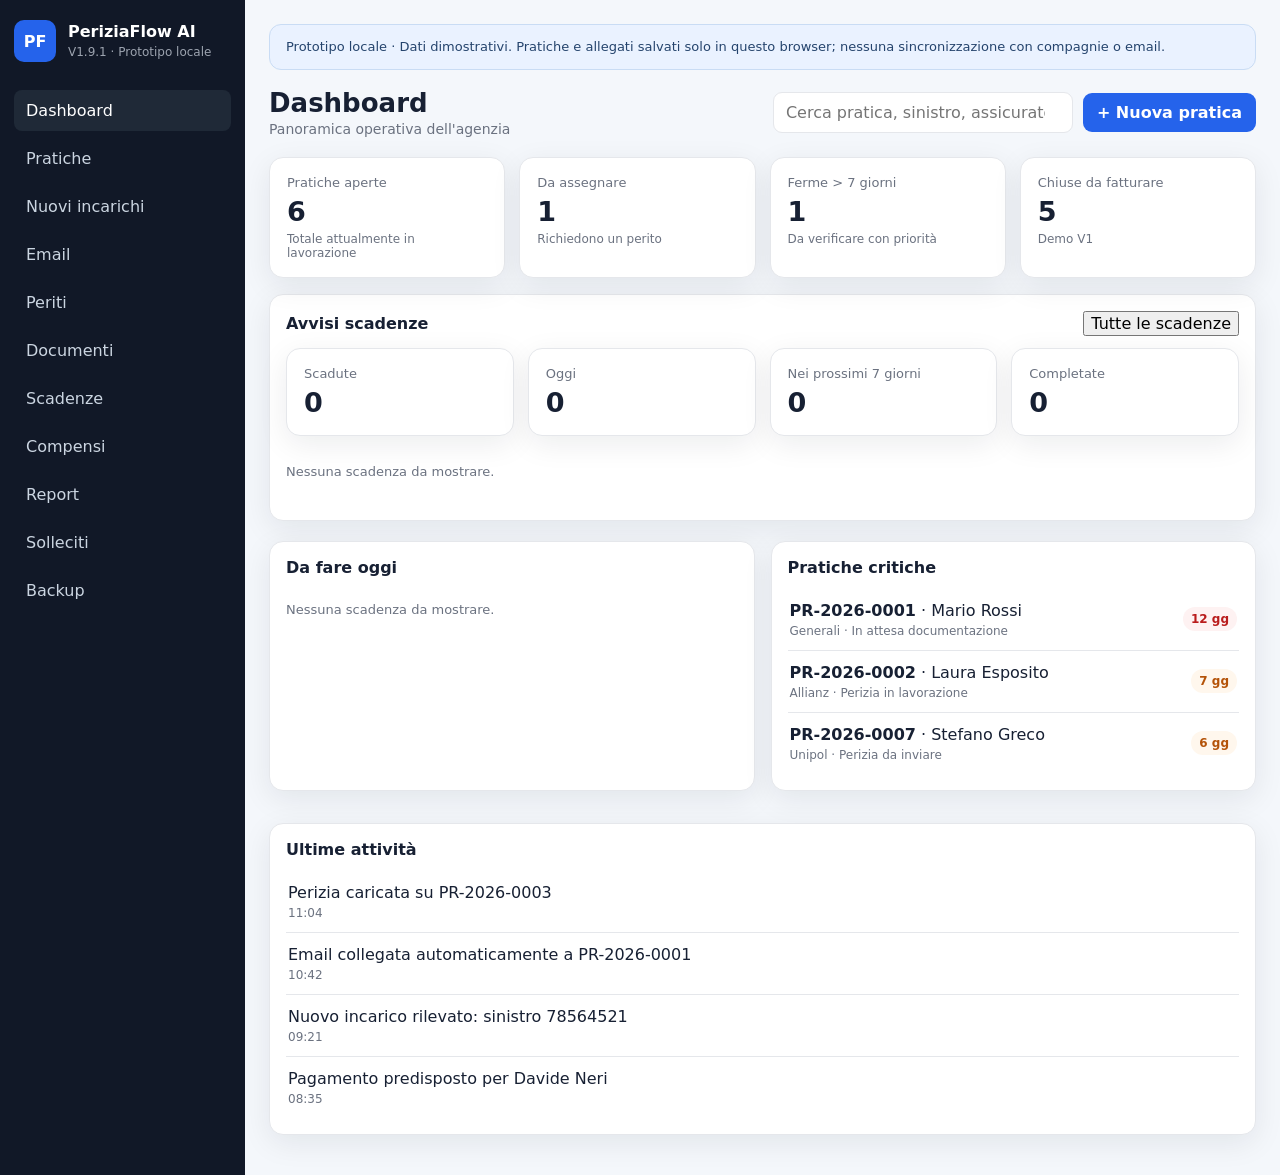
==== index.html @ ecdc362b "aggiornamento con posta" ====
<!DOCTYPE html>
<html lang="it">
<head>
  <meta charset="UTF-8" />
  <meta name="viewport" content="width=device-width, initial-scale=1.0" />
  <title>PeriziaFlow AI - V1.9.1</title>
  <link rel="stylesheet" href="styles.css?v=11" />
</head>
<body>
  <div class="app">
    <aside class="sidebar">
      <div class="brand">
        <div class="brand-mark">PF</div>
        <div>
          <h1>PeriziaFlow AI</h1>
          <span>V1.9.1 · Prototipo locale</span>
        </div>
      </div>

      <nav id="nav">
        <button class="nav-item active" data-view="dashboard">Dashboard</button>
        <button class="nav-item" data-view="pratiche">Pratiche</button>
        <button class="nav-item" data-view="incarichi">Nuovi incarichi</button>
        <button class="nav-item" data-view="email">Email</button>
        <button class="nav-item" data-view="periti">Periti</button>
        <button class="nav-item" data-view="documenti">Documenti</button>
        <button class="nav-item" data-view="scadenze">Scadenze</button>
        <button class="nav-item" data-view="compensi">Compensi</button>
        <button class="nav-item" data-view="report">Report</button>
      </nav>
    </aside>

    <main class="main">
      <header class="topbar">
        <div>
          <h2 id="pageTitle">Dashboard</h2>
          <p id="pageSubtitle">Panoramica operativa dell'agenzia</p>
        </div>
        <div class="top-actions">
          <input id="globalSearch" type="search" placeholder="Cerca pratica, sinistro, assicurato..." />
          <button class="primary" id="newCaseBtn">+ Nuova pratica</button>
        </div>
      </header>

      <section id="dashboard" class="view active">
        <div class="cards" id="kpiCards"></div>

        <div class="grid two">
          <div class="panel">
            <div class="panel-head">
              <h3>Da fare oggi</h3>
            </div>
            <div id="todoList"></div>
          </div>

          <div class="panel">
            <div class="panel-head">
              <h3>Pratiche critiche</h3>
            </div>
            <div id="criticalCases"></div>
          </div>
        </div>

        <div class="panel">
          <div class="panel-head">
            <h3>Ultime attività</h3>
          </div>
          <div id="activityFeed"></div>
        </div>
      </section>

      <section id="pratiche" class="view">
        <div class="panel">
          <div class="toolbar">
            <select id="filterCompany">
              <option value="">Tutte le compagnie</option>
            </select>
            <select id="filterStatus">
              <option value="">Tutti gli stati</option>
            </select>
            <select id="filterExpert">
              <option value="">Tutti i periti</option>
            </select>
            <button id="resetFilters">Azzera filtri</button>
          </div>

          <div class="table-wrap">
            <table>
              <thead>
                <tr>
                  <th>Pratica</th>
                  <th>Sinistro</th>
                  <th>Compagnia</th>
                  <th>Assicurato</th>
                  <th>Tipo</th>
                  <th>Perito</th>
                  <th>Stato</th>
                  <th>Giorni</th>
                  <th></th>
                </tr>
              </thead>
              <tbody id="casesTable"></tbody>
            </table>
          </div>
        </div>
      </section>

      <section id="incarichi" class="view">
        <div class="panel">
          <div class="panel-head">
            <h3>Inbox incarichi</h3>
            <span class="badge">AI extraction demo</span>
          </div>
          <div id="assignmentsList"></div>
        </div>
      </section>

      <section id="email" class="view">
        <div class="panel">
          <div class="panel-head">
            <h3>Email classificate</h3>
          </div>
          <div id="emailList"></div>
        </div>
      </section>

      <section id="periti" class="view">
        <div class="panel">
          <div class="panel-head">
            <h3>Anagrafica periti</h3>
          </div>
          <div class="table-wrap">
            <table>
              <thead>
                <tr>
                  <th>Perito</th>
                  <th>Zona</th>
                  <th>Specializzazione</th>
                  <th>Pratiche aperte</th>
                  <th>Tempo medio</th>
                  <th>Disponibilità</th>
                </tr>
              </thead>
              <tbody id="expertsTable"></tbody>
            </table>
          </div>
        </div>
      </section>

      <section id="documenti" class="view">
        <div class="panel">
          <div class="panel-head">
            <h3>Fascicoli per sinistro</h3>
          </div>
          <div id="documentsList"></div>
        </div>
      </section>

      <section id="scadenze" class="view">
        <div class="panel">
          <div class="panel-head">
            <h3>Scadenze e solleciti</h3>
          </div>
          <div id="deadlinesList"></div>
        </div>
      </section>

      <section id="compensi" class="view">
        <div class="cards" id="financeCards"></div>
        <div class="panel">
          <div class="panel-head">
            <h3>Compensi fiduciari</h3>
          </div>
          <div class="table-wrap">
            <table>
              <thead>
                <tr>
                  <th>Perito</th>
                  <th>Pratiche</th>
                  <th>Importo</th>
                  <th>Fattura</th>
                  <th>Scadenza</th>
                  <th>Stato</th>
                </tr>
              </thead>
              <tbody id="paymentsTable"></tbody>
            </table>
          </div>
        </div>
      </section>

      <section id="report" class="view">
        <div class="cards" id="reportCards"></div>
        <div class="grid two">
          <div class="panel">
            <div class="panel-head"><h3>Pratiche per compagnia</h3></div>
            <div id="companyBars"></div>
          </div>
          <div class="panel">
            <div class="panel-head"><h3>Pratiche per stato</h3></div>
            <div id="statusBars"></div>
          </div>
        </div>
      </section>
    </main>
  </div>

  <dialog id="caseDialog">
    <form method="dialog" class="modal">
      <div class="panel-head">
        <h3 id="caseModalTitle">Dettaglio pratica</h3>
        <button class="icon-btn">✕</button>
      </div>
      <div id="caseModalBody"></div>
    </form>
  </dialog>

  <dialog id="newCaseDialog">
    <form method="dialog" class="modal" id="newCaseForm">
      <div class="panel-head">
        <h3>Nuova pratica</h3>
        <button class="icon-btn">✕</button>
      </div>
      <div class="form-grid">
        <label>Numero sinistro<input name="claim" required></label>
        <label>Compagnia<input name="company" required></label>
        <label>Assicurato<input name="insured" required></label>
        <label>Tipologia<input name="type" required></label>
        <label>Perito<input name="expert"></label>
        <label>Stato
          <select name="status">
            <option>Da assegnare</option>
            <option>Assegnata</option>
            <option>Cliente da contattare</option>
            <option>In attesa documentazione</option>
          </select>
        </label>
      </div>
      <div class="modal-actions">
        <button value="cancel">Annulla</button>
        <button value="default" class="primary" id="saveNewCase">Salva pratica</button>
      </div>
    </form>
  </dialog>

  <script src="app.js?v=11"></script>
  <script src="v5.js?v=11"></script>
  <script src="import-excel.js?v=11"></script>
  <script src="scadenze.js?v=11"></script>
  <script src="solleciti.js?v=11"></script>
  <script src="backup.js?v=11"></script>
</body>
</html>
---- styles.css ----
:root {
  --bg: #f4f7fb;
  --panel: #ffffff;
  --text: #172033;
  --muted: #6b7280;
  --border: #e5e7eb;
  --accent: #2563eb;
  --accent-soft: #eff6ff;
  --success: #15803d;
  --warn: #b45309;
  --danger: #b91c1c;
  --shadow: 0 8px 30px rgba(15, 23, 42, .08);
}

* { box-sizing: border-box; }
body {
  margin: 0;
  font-family: Inter, ui-sans-serif, system-ui, -apple-system, BlinkMacSystemFont, "Segoe UI", sans-serif;
  background: var(--bg);
  color: var(--text);
}
button, input, select { font: inherit; }
button { cursor: pointer; }

.app { display: grid; grid-template-columns: 245px 1fr; min-height: 100vh; }
.sidebar {
  background: #111827;
  color: white;
  padding: 20px 14px;
}
.brand { display: flex; gap: 12px; align-items: center; margin-bottom: 28px; }
.brand-mark {
  width: 42px; height: 42px; border-radius: 10px;
  display: grid; place-items: center;
  background: #2563eb; font-weight: 800;
}
.brand h1 { font-size: 16px; margin: 0; }
.brand span { color: #9ca3af; font-size: 12px; }

nav { display: grid; gap: 7px; }
.nav-item {
  border: 0;
  background: transparent;
  color: #cbd5e1;
  text-align: left;
  padding: 11px 12px;
  border-radius: 8px;
}
.nav-item:hover, .nav-item.active {
  background: #1f2937;
  color: white;
}

.main { padding: 24px; overflow-x: hidden; }
.topbar {
  display: flex; justify-content: space-between; align-items: center;
  gap: 20px; margin-bottom: 20px;
}
.topbar h2 { margin: 0 0 3px; font-size: 26px; }
.topbar p { margin: 0; color: var(--muted); font-size: 14px; }
.top-actions { display: flex; gap: 10px; align-items: center; }
.top-actions input {
  width: 300px; padding: 10px 12px; border: 1px solid var(--border);
  border-radius: 9px; background: white;
}
.primary {
  border: 0; background: var(--accent); color: white;
  padding: 10px 14px; border-radius: 9px; font-weight: 700;
}
.view { display: none; }
.view.active { display: block; }

.cards {
  display: grid;
  grid-template-columns: repeat(4, minmax(0, 1fr));
  gap: 14px;
  margin-bottom: 16px;
}
.card {
  background: var(--panel);
  border: 1px solid var(--border);
  border-radius: 14px;
  padding: 17px;
  box-shadow: var(--shadow);
}
.card .label { color: var(--muted); font-size: 13px; }
.card .value { font-size: 27px; font-weight: 800; margin-top: 6px; }
.card .sub { margin-top: 5px; color: var(--muted); font-size: 12px; }

.grid.two { display: grid; grid-template-columns: 1fr 1fr; gap: 16px; margin-bottom: 16px; }
.panel {
  background: var(--panel);
  border: 1px solid var(--border);
  border-radius: 14px;
  padding: 16px;
  box-shadow: var(--shadow);
  margin-bottom: 16px;
}
.panel-head { display: flex; justify-content: space-between; align-items: center; margin-bottom: 12px; }
.panel h3 { margin: 0; font-size: 16px; }
.badge {
  background: var(--accent-soft); color: var(--accent);
  padding: 4px 8px; border-radius: 999px; font-size: 12px; font-weight: 700;
}

.list-row {
  display: grid;
  grid-template-columns: 1fr auto;
  gap: 12px;
  align-items: center;
  padding: 12px 2px;
  border-bottom: 1px solid var(--border);
}
.list-row:last-child { border-bottom: 0; }
.meta { color: var(--muted); font-size: 12px; margin-top: 4px; }
.status {
  padding: 5px 8px; border-radius: 999px; font-size: 12px; font-weight: 700;
  display: inline-block; white-space: nowrap;
}
.status.green { color: var(--success); background: #ecfdf5; }
.status.orange { color: var(--warn); background: #fff7ed; }
.status.red { color: var(--danger); background: #fef2f2; }
.status.blue { color: var(--accent); background: #eff6ff; }
.status.gray { color: #4b5563; background: #f3f4f6; }

.toolbar { display: flex; gap: 10px; margin-bottom: 12px; flex-wrap: wrap; }
.toolbar select, .toolbar button {
  border: 1px solid var(--border); background: white;
  padding: 9px 10px; border-radius: 8px;
}
.table-wrap { overflow: auto; }
table { width: 100%; border-collapse: collapse; font-size: 13px; }
th, td { padding: 11px 9px; border-bottom: 1px solid var(--border); text-align: left; }
th { color: var(--muted); font-weight: 700; background: #fafafa; position: sticky; top: 0; }
tr:hover td { background: #fcfcfd; }
.link-btn {
  border: 0; background: transparent; color: var(--accent); font-weight: 700; padding: 0;
}
.icon-btn { border: 0; background: transparent; font-size: 18px; }

.assignment {
  border: 1px solid var(--border); border-radius: 12px;
  padding: 14px; margin-bottom: 12px;
}
.assignment-grid {
  display: grid; grid-template-columns: repeat(4, 1fr);
  gap: 12px; margin: 12px 0;
}
.assignment-grid div span { display: block; color: var(--muted); font-size: 11px; margin-bottom: 3px; }
.assignment-actions { display: flex; gap: 8px; }
.secondary {
  border: 1px solid var(--border); background: white;
  padding: 9px 12px; border-radius: 8px;
}

.progress {
  height: 10px; background: #eef2f7; border-radius: 999px; overflow: hidden; margin-top: 5px;
}
.progress > div { height: 100%; background: var(--accent); border-radius: inherit; }
.bar-row { margin-bottom: 14px; }
.bar-row .line { display: flex; justify-content: space-between; font-size: 13px; }

dialog {
  border: 0; border-radius: 16px; width: min(760px, 92vw);
  box-shadow: 0 20px 60px rgba(0,0,0,.25);
}
dialog::backdrop { background: rgba(15, 23, 42, .55); }
.modal { padding: 4px; }
.detail-grid, .form-grid {
  display: grid; grid-template-columns: 1fr 1fr; gap: 12px;
}
.detail-box {
  border: 1px solid var(--border); border-radius: 10px; padding: 11px;
}
.detail-box span { display: block; color: var(--muted); font-size: 11px; margin-bottom: 4px; }
.form-grid label { color: var(--muted); font-size: 12px; }
.form-grid input, .form-grid select {
  display: block; width: 100%; margin-top: 5px;
  border: 1px solid var(--border); border-radius: 8px; padding: 9px;
}
.modal-actions { display: flex; justify-content: flex-end; gap: 10px; margin-top: 18px; }
.modal-actions button { padding: 9px 12px; border-radius: 8px; border: 1px solid var(--border); }

@media (max-width: 1000px) {
  .app { grid-template-columns: 84px 1fr; }
  .brand h1, .brand span, .nav-item { font-size: 0; }
  .nav-item::first-letter { font-size: 14px; }
  .cards { grid-template-columns: 1fr 1fr; }
  .grid.two { grid-template-columns: 1fr; }
  .topbar { align-items: flex-start; flex-direction: column; }
  .top-actions { width: 100%; }
  .top-actions input { flex: 1; width: auto; }
}
@media (max-width: 680px) {
  .app { display: block; }
  .sidebar { position: static; }
  .brand { margin-bottom: 12px; }
  nav { grid-template-columns: repeat(3, 1fr); }
  .nav-item { font-size: 12px; text-align: center; }
  .brand h1 { font-size: 16px; }
  .brand span { font-size: 12px; }
  .main { padding: 14px; }
  .cards { grid-template-columns: 1fr; }
  .top-actions { flex-direction: column; align-items: stretch; }
  .assignment-grid, .detail-grid, .form-grid { grid-template-columns: 1fr; }
}


.case-tabs {
  display: grid;
  grid-template-columns: 1fr;
  gap: 14px;
  margin-top: 16px;
}
.section-card {
  border: 1px solid var(--border);
  border-radius: 12px;
  padding: 14px;
  background: #fafcff;
}
.section-head {
  display: flex;
  justify-content: space-between;
  gap: 12px;
  align-items: center;
  margin-bottom: 10px;
}
.section-head h4 {
  margin: 0 0 3px;
  font-size: 15px;
}
.docs-list {
  border-top: 1px solid var(--border);
}
.doc-item {
  display: grid;
  grid-template-columns: 1fr auto;
  gap: 10px;
  align-items: center;
  padding: 10px 0;
  border-bottom: 1px solid var(--border);
}
.upload-row {
  display: flex;
  gap: 10px;
  align-items: center;
  margin-top: 12px;
  flex-wrap: wrap;
}
.upload-row input[type="file"] {
  flex: 1;
  min-width: 220px;
  border: 1px dashed var(--border);
  padding: 9px;
  border-radius: 8px;
  background: white;
}
.empty-state {
  color: var(--muted);
  font-size: 13px;
  padding: 12px 0;
}

.back-strip {
  display: flex;
  justify-content: flex-start;
  margin-bottom: 14px;
}
.row-actions {
  display: flex;
  align-items: center;
  gap: 10px;
}

.quick-actions{display:flex;flex-wrap:wrap;gap:8px;margin-bottom:16px;padding-bottom:14px;border-bottom:1px solid var(--border)}
.action-btn{border:1px solid var(--border);background:white;color:var(--text);padding:9px 11px;border-radius:9px;font-weight:700}
.action-btn:hover{background:var(--accent-soft);border-color:#bfdbfe;color:var(--accent)}
.notes-list{border-top:1px solid var(--border)}
.note-item{padding:10px 0;border-bottom:1px solid var(--border);line-height:1.45}
.prototype-notice{background:#eaf2ff;color:#25446d;border:1px solid #c9dcf4;padding:12px 16px;border-radius:12px;margin-bottom:18px;font-size:13px;line-height:1.5}
.folder-grid{display:grid;grid-template-columns:repeat(auto-fit,minmax(220px,1fr));gap:12px;margin:18px 0}.folder-card{display:flex;flex-direction:column;gap:9px;text-align:left;padding:18px;background:#f8faff;border:1px solid #dbe4ee;border-radius:12px;color:#172033;cursor:pointer}.folder-card:hover,.folder-card.selected{border-color:#2563eb;background:#eff6ff}.folder-card span,.folder-card small{color:#536277}.toolbar label,.upload-row label{display:flex;flex-direction:column;gap:6px;font-size:13px}.report-filters{flex-wrap:wrap}.upload-row{flex-wrap:wrap;align-items:end}.error{color:#b91c1c}.back-strip{display:flex;gap:10px;margin:12px 0}#editDialog{width:min(920px,94vw);max-height:90vh;overflow:auto}#reportNotice{font-size:13px;color:#536277}.modal input,.modal select{width:100%;box-sizing:border-box}button:disabled{opacity:.5;cursor:wait}

.danger-btn{background:#fff1f2;color:#b42335;border:1px solid #fecdd3;border-radius:8px;padding:8px 12px;cursor:pointer;font-weight:600}.danger-btn:hover{background:#ffe4e6}.doc-item .danger-btn{margin-left:8px}

#importDialog{width:min(1200px,96vw);max-height:92vh;overflow:auto}#importDialog .modal{max-width:none}#sheetLabel{display:block;margin:16px 0}#sheetLabel[hidden]{display:none}#importMessage{padding:12px;background:#eff6ff;border-radius:8px}#columnMapping{margin:18px 0}#importPreview{margin:20px 0}#importDialog .form-grid{grid-template-columns:repeat(auto-fit,minmax(220px,1fr))}

.backup-actions{display:flex;gap:24px;align-items:center;flex-wrap:wrap;margin:22px 0}.backup-label{display:flex;flex-direction:column;gap:8px}#backupMessage{padding:14px;background:#eff6ff;border-radius:10px}#backupPreview{margin:18px 0}

/* Scadenze V1.8 */
.deadline-row{align-items:flex-start;gap:16px;flex-wrap:wrap}.deadline-row>div:first-child{flex:1;min-width:200px}.deadline-row .row-actions{flex-wrap:wrap;justify-content:flex-end;max-width:450px}.deadline-description{white-space:pre-wrap;overflow-wrap:anywhere;margin-top:6px}.deadline-toolbar label{display:flex;flex-direction:column;gap:6px}#deadlineDialog{width:min(760px,94vw);max-height:90vh}#deadlineDialog textarea{width:100%;box-sizing:border-box;font:inherit;padding:10px;border:1px solid #d9e1ec;border-radius:8px}#deadlineDashboard{margin-bottom:20px}#deadlineDashboard .cards,#scadenze .cards{margin-top:12px}#caseDeadlinePanel .deadline-row{border-bottom:1px solid #e5e7eb}.deadline-row .row-actions button{font-size:12px}
@media(max-width:640px){.deadline-row .row-actions{justify-content:flex-start;max-width:100%}.deadline-toolbar label{width:100%}.deadline-toolbar input,.deadline-toolbar select{width:100%}}

/* Solleciti V1.9 */
#reminderDialog{width:min(900px,94vw);max-height:92vh}.reminder-field{display:flex;flex-direction:column;gap:6px;margin-top:14px}#reminderDialog input,#reminderDialog textarea{box-sizing:border-box;width:100%;font:inherit;padding:10px;border:1px solid #d9e1ec;border-radius:8px}#reminderDialog .modal-actions{flex-wrap:wrap}#reminderDialog textarea{white-space:pre-wrap}#reminderMessage{min-height:24px;color:#174ea6}.reminder-row{gap:16px;flex-wrap:wrap}.reminder-row>div:first-child{flex:1;min-width:180px;overflow-wrap:anywhere}.reminder-row .row-actions{flex-wrap:wrap}#reminderSuggestions{max-height:450px;overflow:auto}#solleciti .toolbar label{display:flex;flex-direction:column;gap:6px}
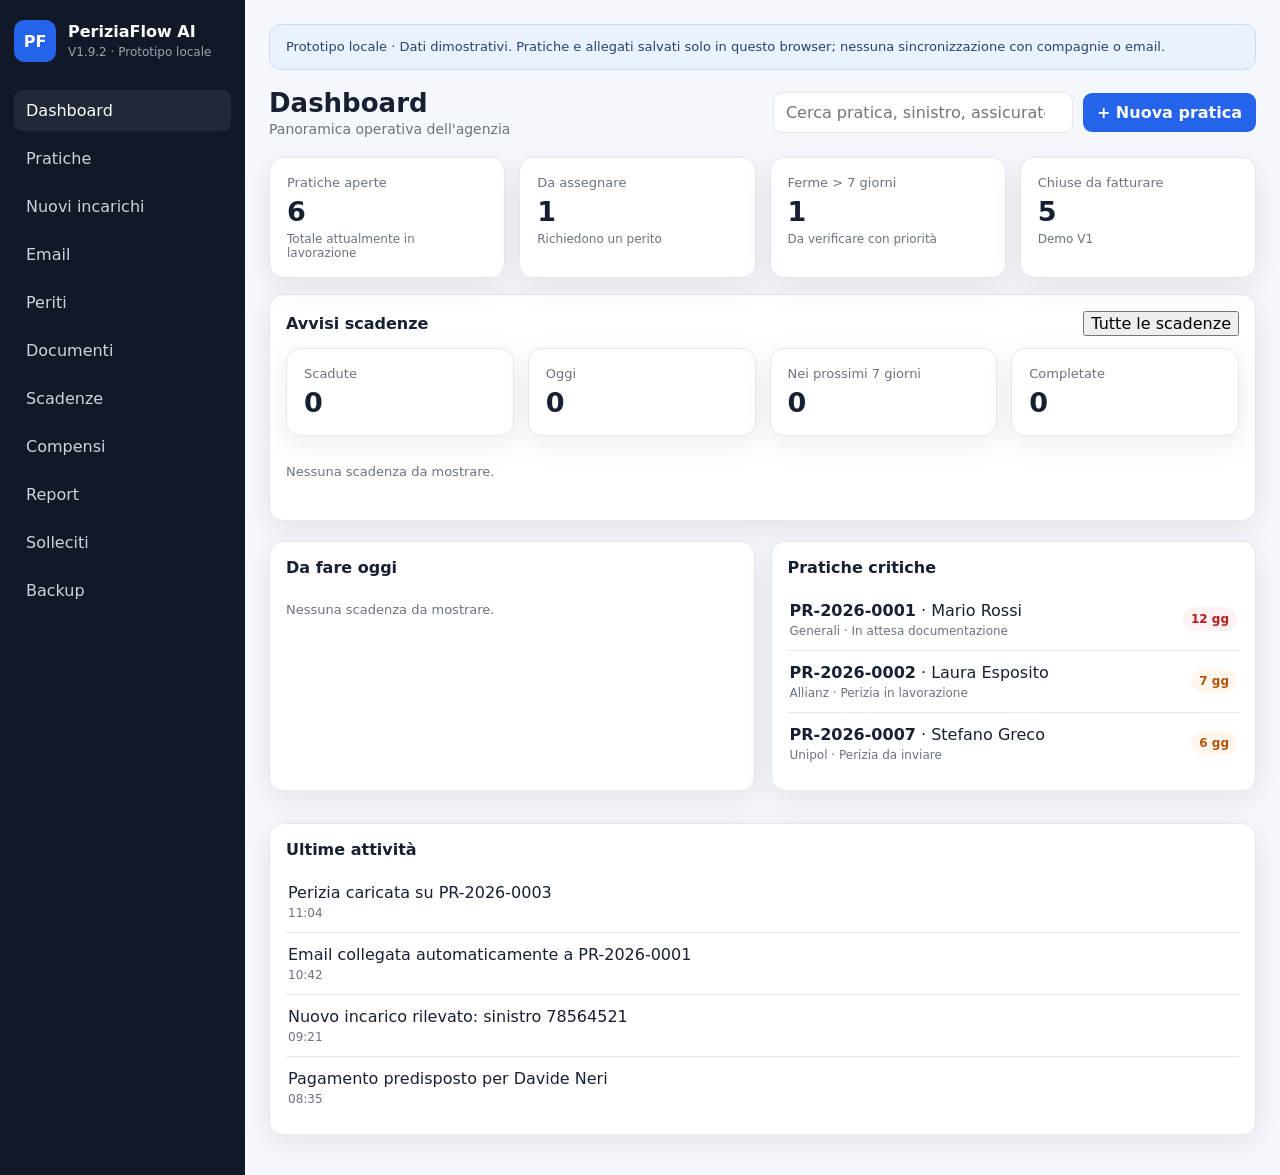
==== commit 0dc37cc0: "aggiornamento posta" ====
--- a/index.html
+++ b/index.html
@@ -3,8 +3,8 @@
 <head>
   <meta charset="UTF-8" />
   <meta name="viewport" content="width=device-width, initial-scale=1.0" />
-  <title>PeriziaFlow AI - V1.9.1</title>
-  <link rel="stylesheet" href="styles.css?v=11" />
+  <title>PeriziaFlow AI - V1.9.2</title>
+  <link rel="stylesheet" href="styles.css?v=12" />
 </head>
 <body>
   <div class="app">
@@ -13,7 +13,7 @@
         <div class="brand-mark">PF</div>
         <div>
           <h1>PeriziaFlow AI</h1>
-          <span>V1.9.1 · Prototipo locale</span>
+          <span>V1.9.2 · Prototipo locale</span>
         </div>
       </div>
 
@@ -243,11 +243,11 @@
     </form>
   </dialog>
 
-  <script src="app.js?v=11"></script>
-  <script src="v5.js?v=11"></script>
-  <script src="import-excel.js?v=11"></script>
-  <script src="scadenze.js?v=11"></script>
-  <script src="solleciti.js?v=11"></script>
-  <script src="backup.js?v=11"></script>
+  <script src="app.js?v=12"></script>
+  <script src="v5.js?v=12"></script>
+  <script src="import-excel.js?v=12"></script>
+  <script src="scadenze.js?v=12"></script>
+  <script src="solleciti.js?v=12"></script>
+  <script src="backup.js?v=12"></script>
 </body>
 </html>
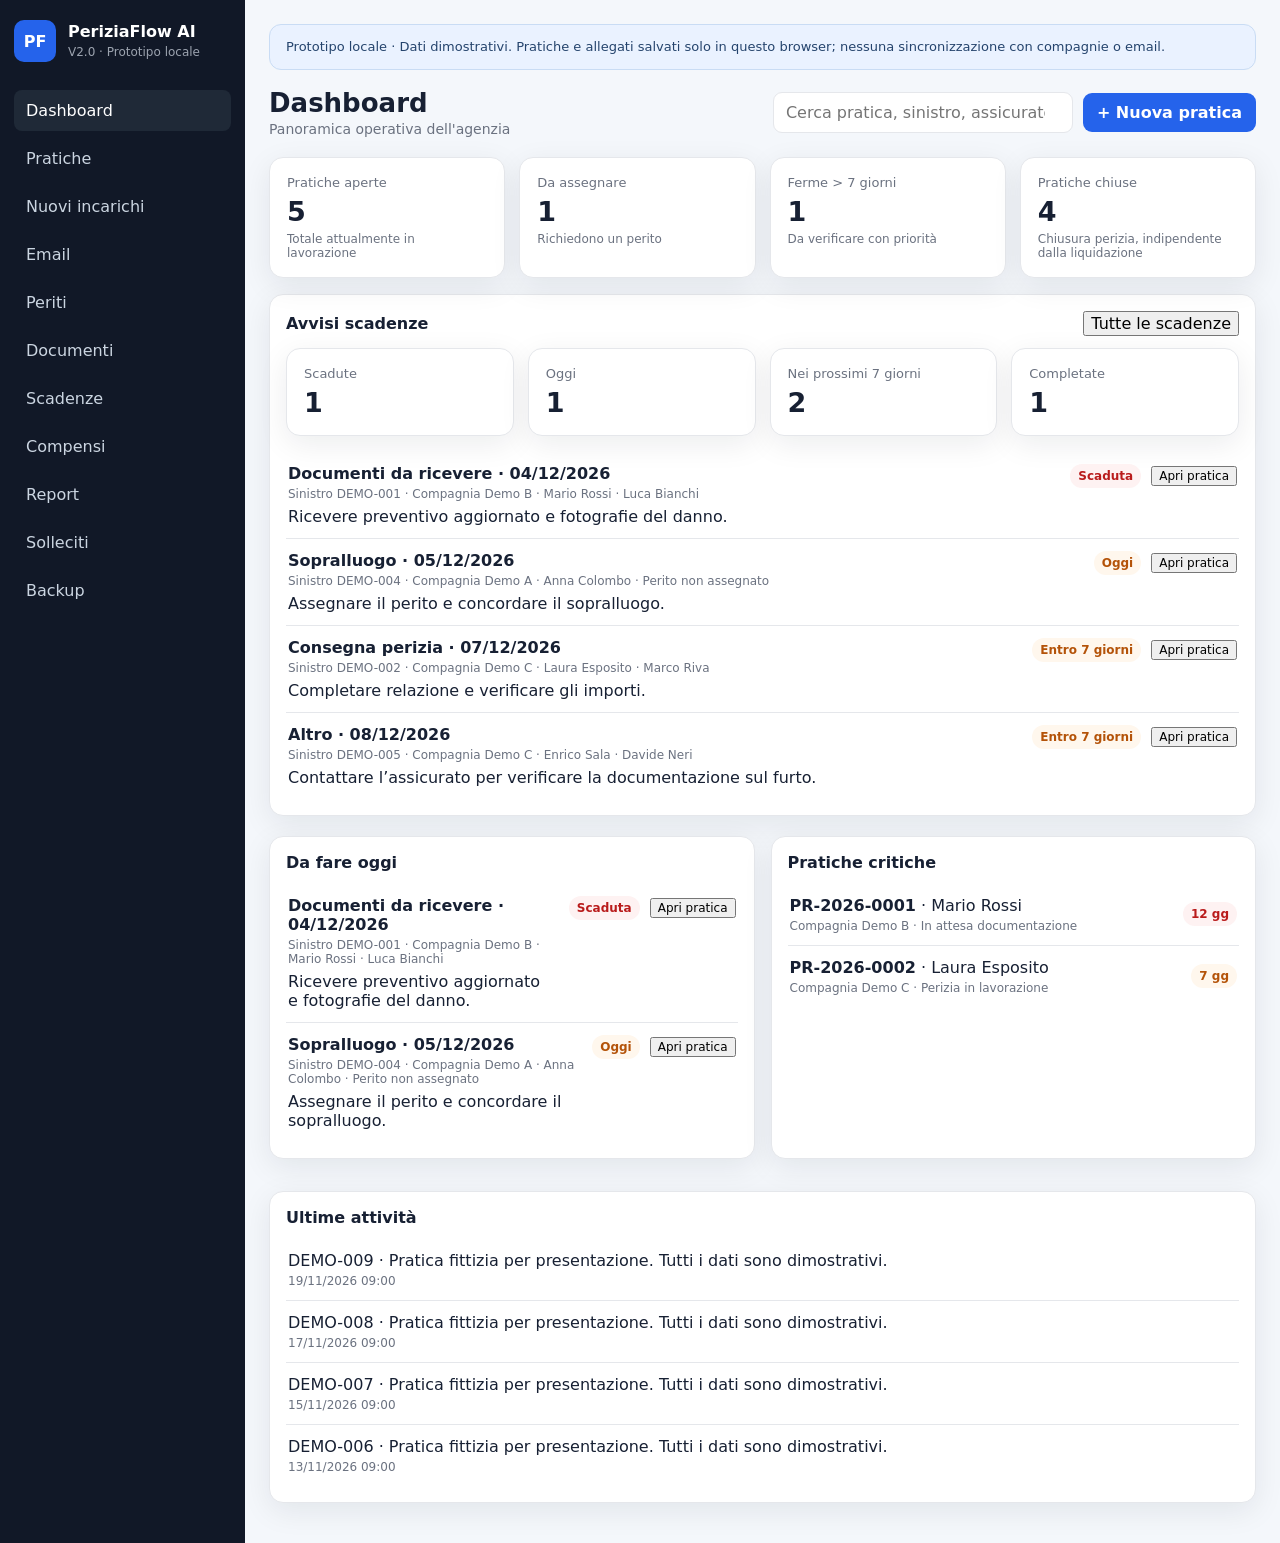
==== commit 7814dd83: "pulizia demo" ====
--- a/index.html
+++ b/index.html
@@ -3,8 +3,8 @@
 <head>
   <meta charset="UTF-8" />
   <meta name="viewport" content="width=device-width, initial-scale=1.0" />
-  <title>PeriziaFlow AI - V1.9.2</title>
-  <link rel="stylesheet" href="styles.css?v=12" />
+  <title>PeriziaFlow AI - V2.0</title>
+  <link rel="stylesheet" href="styles.css?v=13" />
 </head>
 <body>
   <div class="app">
@@ -13,7 +13,7 @@
         <div class="brand-mark">PF</div>
         <div>
           <h1>PeriziaFlow AI</h1>
-          <span>V1.9.2 · Prototipo locale</span>
+          <span>V2.0 · Prototipo locale</span>
         </div>
       </div>
 
@@ -243,11 +243,13 @@
     </form>
   </dialog>
 
-  <script src="app.js?v=12"></script>
-  <script src="v5.js?v=12"></script>
-  <script src="import-excel.js?v=12"></script>
-  <script src="scadenze.js?v=12"></script>
-  <script src="solleciti.js?v=12"></script>
-  <script src="backup.js?v=12"></script>
+  <script src="demo-data.js?v=13"></script>
+  <script src="app.js?v=13"></script>
+  <script src="v5.js?v=13"></script>
+  <script src="import-excel.js?v=13"></script>
+  <script src="scadenze.js?v=13"></script>
+  <script src="solleciti.js?v=13"></script>
+  <script src="backup.js?v=13"></script>
+  <script src="demo-reset.js?v=13"></script>
 </body>
 </html>
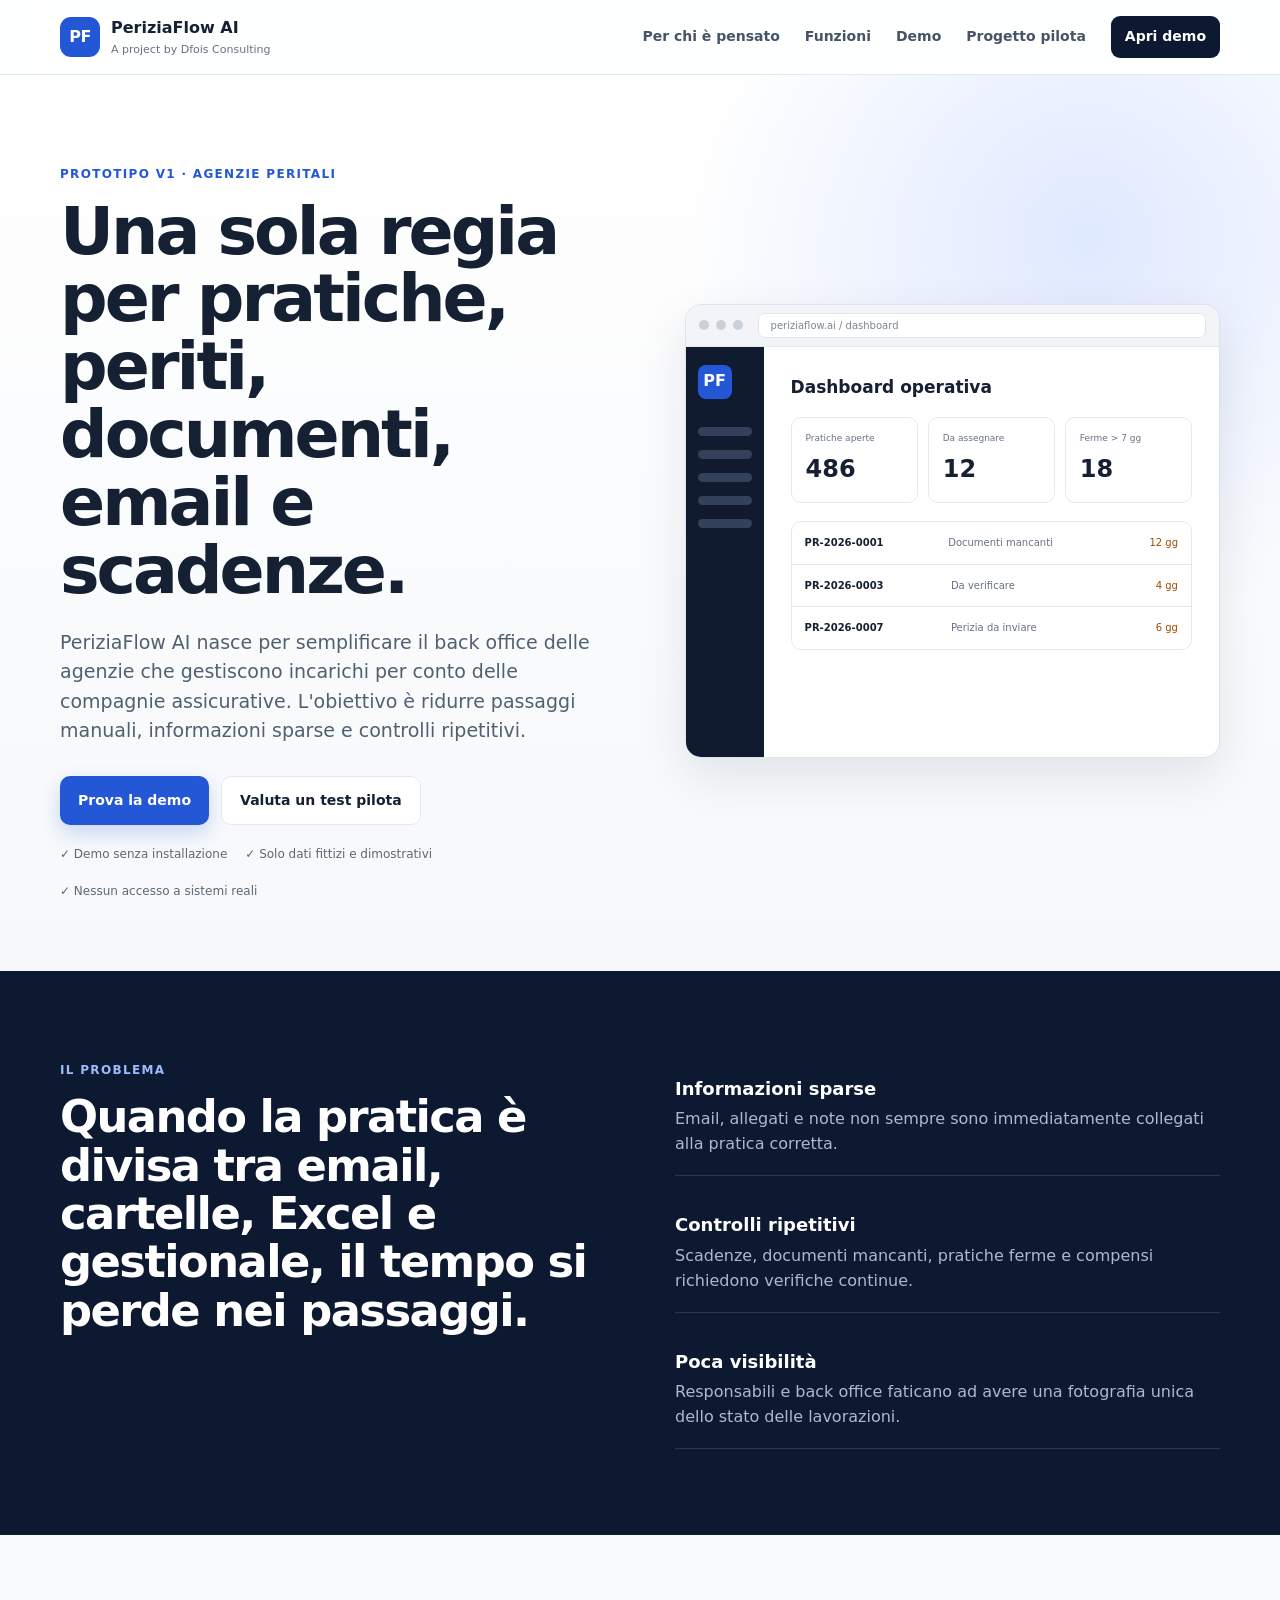
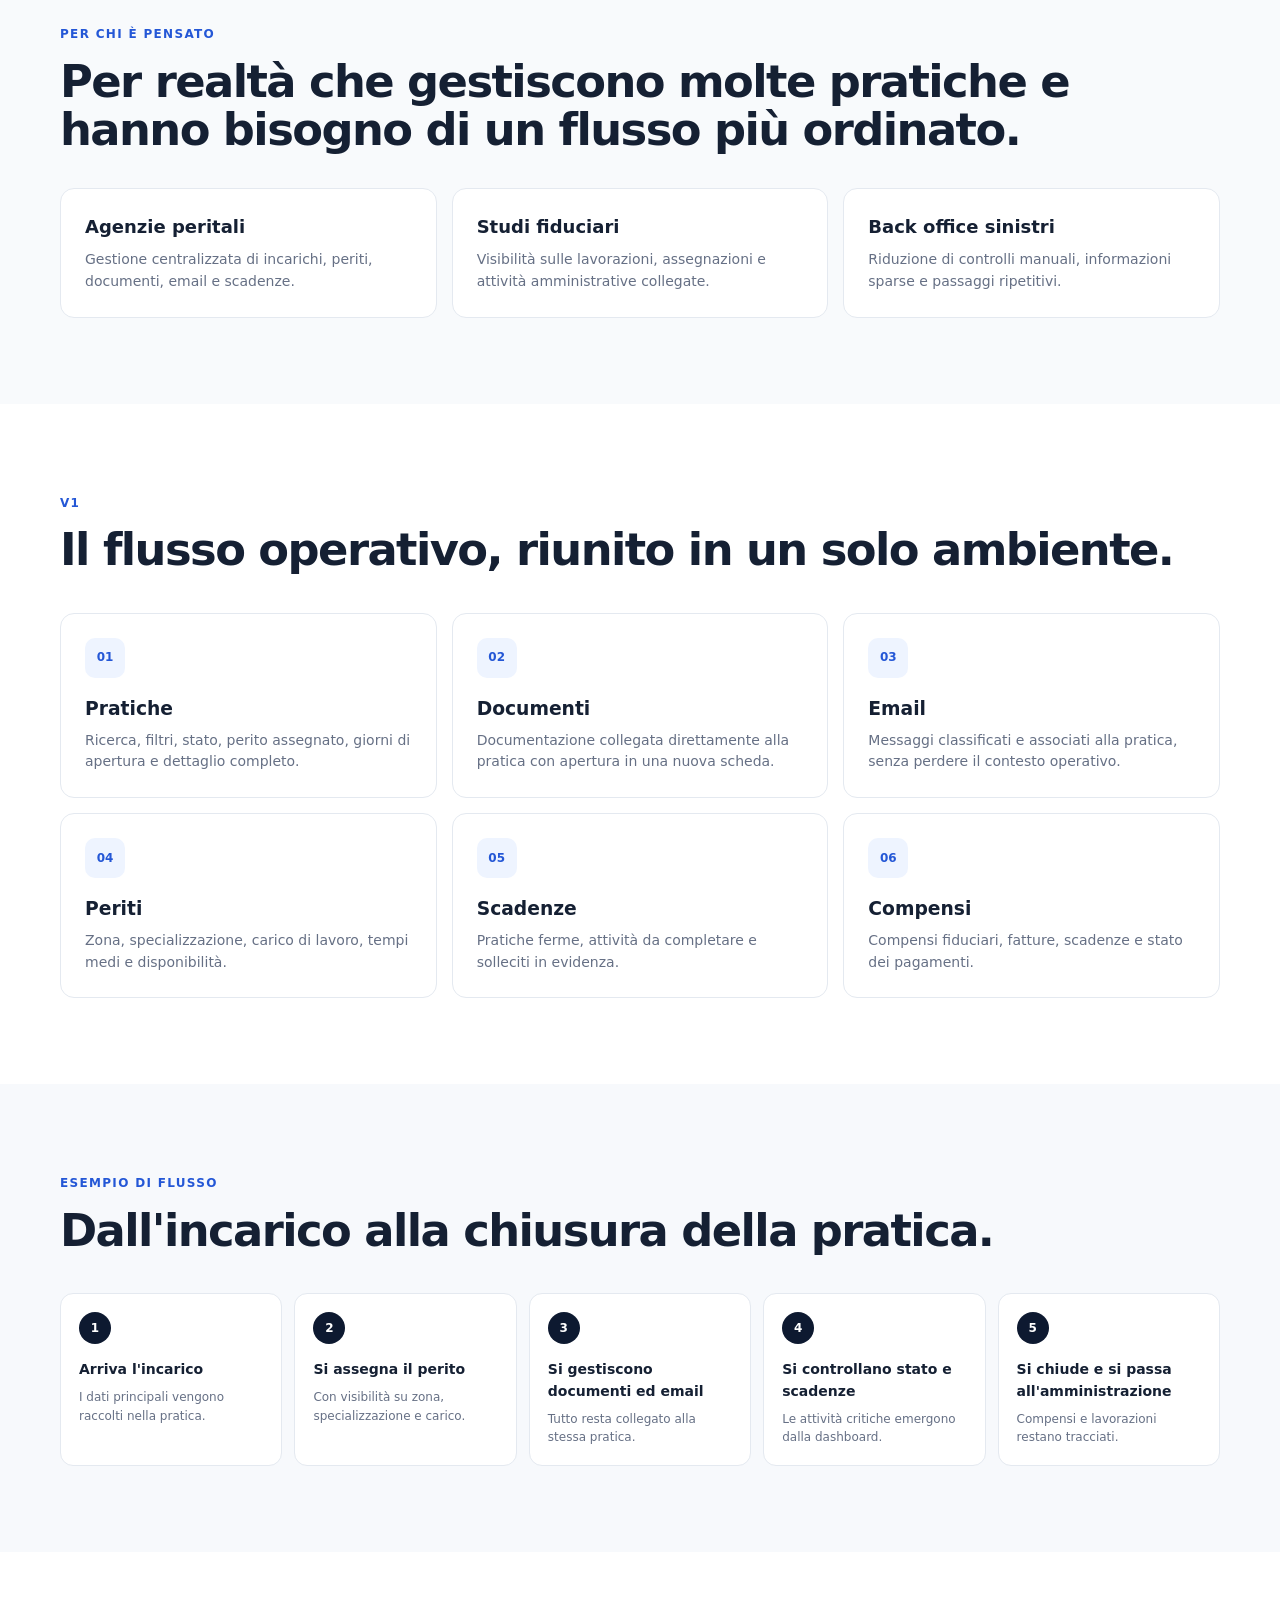
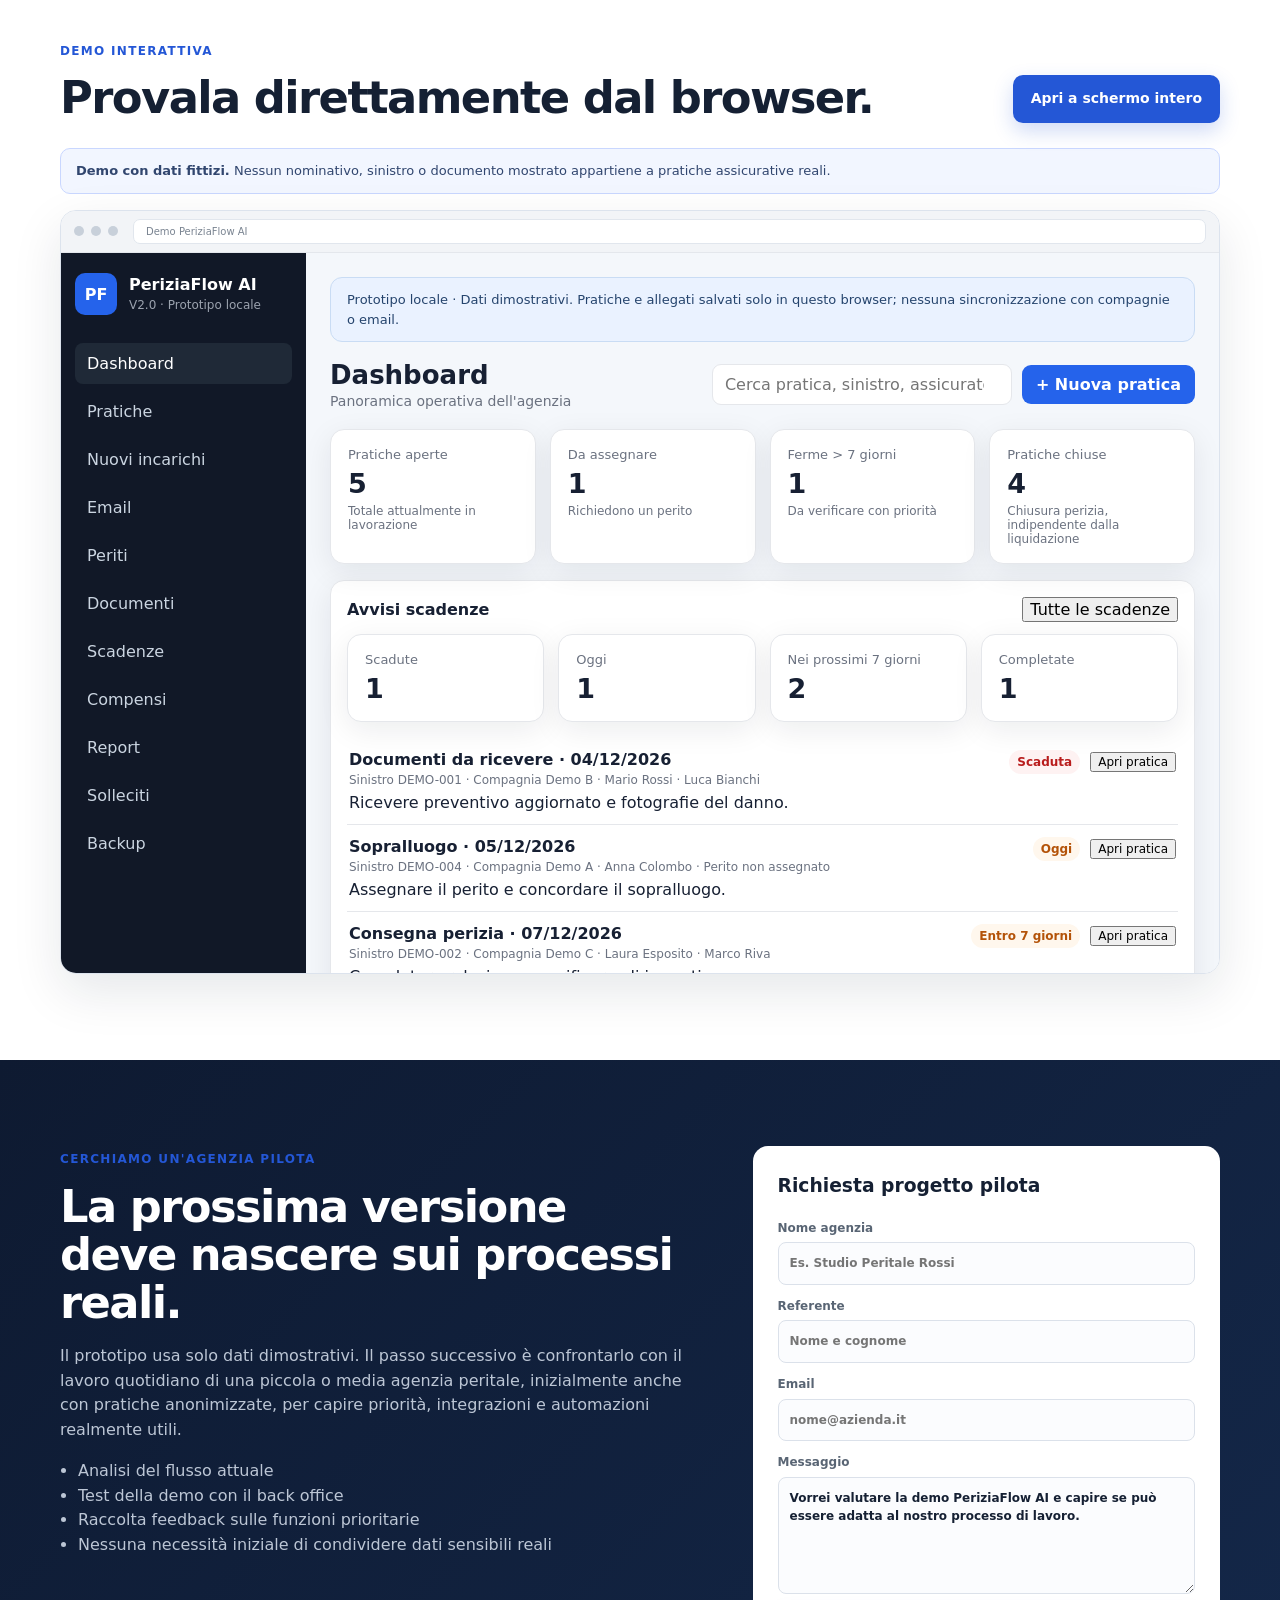
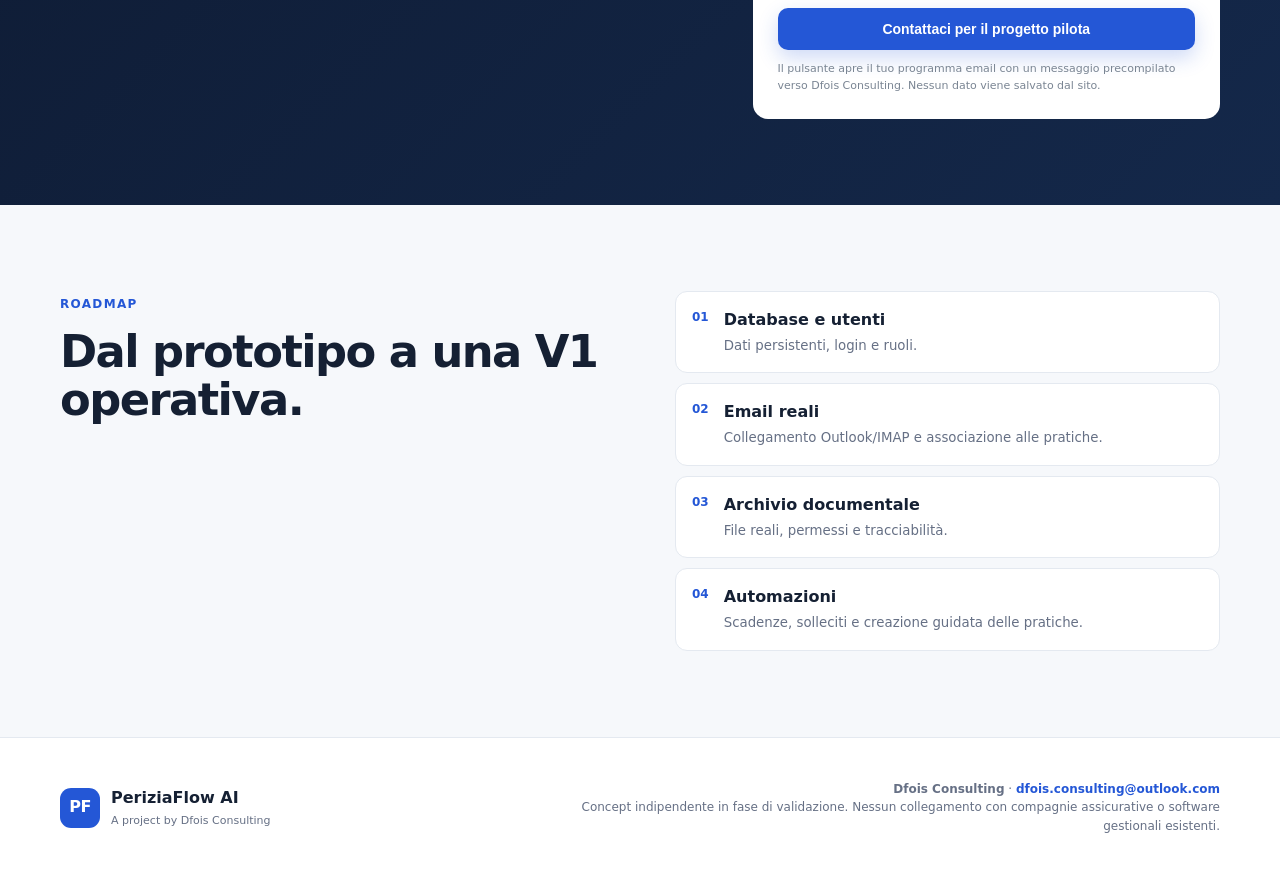
==== commit e4cd6d6c: "aggiornamento sito" ====
--- a/index.html
+++ b/index.html
@@ -1,255 +1,186 @@
-<!DOCTYPE html>
+<!doctype html>
 <html lang="it">
 <head>
-  <meta charset="UTF-8" />
-  <meta name="viewport" content="width=device-width, initial-scale=1.0" />
-  <title>PeriziaFlow AI - V2.0</title>
-  <link rel="stylesheet" href="styles.css?v=13" />
+  <meta charset="utf-8" />
+  <meta name="viewport" content="width=device-width, initial-scale=1" />
+  <meta name="description" content="PeriziaFlow AI è un prototipo gestionale per agenzie peritali: pratiche, documenti, email, scadenze, periti e compensi in un unico flusso." />
+  <title>PeriziaFlow AI | Gestionale intelligente per agenzie peritali</title>
+  <link rel="stylesheet" href="site.css" />
 </head>
 <body>
-  <div class="app">
-    <aside class="sidebar">
-      <div class="brand">
-        <div class="brand-mark">PF</div>
-        <div>
-          <h1>PeriziaFlow AI</h1>
-          <span>V2.0 · Prototipo locale</span>
-        </div>
-      </div>
+  <header class="site-header">
+    <div class="container nav-wrap">
+      <a class="brand" href="#top" aria-label="PeriziaFlow AI home">
+        <span class="brand-mark">PF</span>
+        <span><strong>PeriziaFlow AI</strong><small>A project by Dfois Consulting</small></span>
+      </a>
+      <nav>
+        <a href="#destinatari">Per chi è pensato</a>
+        <a href="#funzioni">Funzioni</a>
+        <a href="#demo">Demo</a>
+        <a href="#pilota">Progetto pilota</a>
+        <a class="nav-cta" href="demo/index.html" target="_blank" rel="noopener">Apri demo</a>
+      </nav>
+    </div>
+  </header>
 
-      <nav id="nav">
-        <button class="nav-item active" data-view="dashboard">Dashboard</button>
-        <button class="nav-item" data-view="pratiche">Pratiche</button>
-        <button class="nav-item" data-view="incarichi">Nuovi incarichi</button>
-        <button class="nav-item" data-view="email">Email</button>
-        <button class="nav-item" data-view="periti">Periti</button>
-        <button class="nav-item" data-view="documenti">Documenti</button>
-        <button class="nav-item" data-view="scadenze">Scadenze</button>
-        <button class="nav-item" data-view="compensi">Compensi</button>
-        <button class="nav-item" data-view="report">Report</button>
-      </nav>
-    </aside>
-
-    <main class="main">
-      <header class="topbar">
-        <div>
-          <h2 id="pageTitle">Dashboard</h2>
-          <p id="pageSubtitle">Panoramica operativa dell'agenzia</p>
-        </div>
-        <div class="top-actions">
-          <input id="globalSearch" type="search" placeholder="Cerca pratica, sinistro, assicurato..." />
-          <button class="primary" id="newCaseBtn">+ Nuova pratica</button>
-        </div>
-      </header>
-
-      <section id="dashboard" class="view active">
-        <div class="cards" id="kpiCards"></div>
-
-        <div class="grid two">
-          <div class="panel">
-            <div class="panel-head">
-              <h3>Da fare oggi</h3>
-            </div>
-            <div id="todoList"></div>
+  <main id="top">
+    <section class="hero">
+      <div class="container hero-grid">
+        <div class="hero-copy">
+          <span class="eyebrow">PROTOTIPO V1 · AGENZIE PERITALI</span>
+          <h1>Una sola regia per pratiche, periti, documenti, email e scadenze.</h1>
+          <p class="lead">PeriziaFlow AI nasce per semplificare il back office delle agenzie che gestiscono incarichi per conto delle compagnie assicurative. L'obiettivo è ridurre passaggi manuali, informazioni sparse e controlli ripetitivi.</p>
+          <div class="hero-actions">
+            <a class="btn primary" href="demo/index.html" target="_blank" rel="noopener">Prova la demo</a>
+            <a class="btn secondary" href="#pilota">Valuta un test pilota</a>
           </div>
-
-          <div class="panel">
-            <div class="panel-head">
-              <h3>Pratiche critiche</h3>
-            </div>
-            <div id="criticalCases"></div>
+          <div class="trust-line">
+            <span>✓ Demo senza installazione</span>
+            <span>✓ Solo dati fittizi e dimostrativi</span>
+            <span>✓ Nessun accesso a sistemi reali</span>
           </div>
         </div>
 
-        <div class="panel">
-          <div class="panel-head">
-            <h3>Ultime attività</h3>
-          </div>
-          <div id="activityFeed"></div>
-        </div>
-      </section>
-
-      <section id="pratiche" class="view">
-        <div class="panel">
-          <div class="toolbar">
-            <select id="filterCompany">
-              <option value="">Tutte le compagnie</option>
-            </select>
-            <select id="filterStatus">
-              <option value="">Tutti gli stati</option>
-            </select>
-            <select id="filterExpert">
-              <option value="">Tutti i periti</option>
-            </select>
-            <button id="resetFilters">Azzera filtri</button>
-          </div>
-
-          <div class="table-wrap">
-            <table>
-              <thead>
-                <tr>
-                  <th>Pratica</th>
-                  <th>Sinistro</th>
-                  <th>Compagnia</th>
-                  <th>Assicurato</th>
-                  <th>Tipo</th>
-                  <th>Perito</th>
-                  <th>Stato</th>
-                  <th>Giorni</th>
-                  <th></th>
-                </tr>
-              </thead>
-              <tbody id="casesTable"></tbody>
-            </table>
+        <div class="hero-panel" aria-label="Anteprima dashboard PeriziaFlow AI">
+          <div class="browser-bar"><span></span><span></span><span></span><div>periziaflow.ai / dashboard</div></div>
+          <div class="mini-app">
+            <aside>
+              <b>PF</b>
+              <i></i><i></i><i></i><i></i><i></i>
+            </aside>
+            <section>
+              <div class="mini-title">Dashboard operativa</div>
+              <div class="mini-cards">
+                <div><small>Pratiche aperte</small><strong>486</strong></div>
+                <div><small>Da assegnare</small><strong>12</strong></div>
+                <div><small>Ferme &gt; 7 gg</small><strong>18</strong></div>
+              </div>
+              <div class="mini-table">
+                <div><b>PR-2026-0001</b><span>Documenti mancanti</span><em>12 gg</em></div>
+                <div><b>PR-2026-0003</b><span>Da verificare</span><em>4 gg</em></div>
+                <div><b>PR-2026-0007</b><span>Perizia da inviare</span><em>6 gg</em></div>
+              </div>
+            </section>
           </div>
         </div>
-      </section>
+      </div>
+    </section>
 
-      <section id="incarichi" class="view">
-        <div class="panel">
-          <div class="panel-head">
-            <h3>Inbox incarichi</h3>
-            <span class="badge">AI extraction demo</span>
-          </div>
-          <div id="assignmentsList"></div>
+    <section class="problem section">
+      <div class="container split">
+        <div>
+          <span class="eyebrow">IL PROBLEMA</span>
+          <h2>Quando la pratica è divisa tra email, cartelle, Excel e gestionale, il tempo si perde nei passaggi.</h2>
         </div>
-      </section>
+        <div class="problem-list">
+          <div><strong>Informazioni sparse</strong><p>Email, allegati e note non sempre sono immediatamente collegati alla pratica corretta.</p></div>
+          <div><strong>Controlli ripetitivi</strong><p>Scadenze, documenti mancanti, pratiche ferme e compensi richiedono verifiche continue.</p></div>
+          <div><strong>Poca visibilità</strong><p>Responsabili e back office faticano ad avere una fotografia unica dello stato delle lavorazioni.</p></div>
+        </div>
+      </div>
+    </section>
 
-      <section id="email" class="view">
-        <div class="panel">
-          <div class="panel-head">
-            <h3>Email classificate</h3>
-          </div>
-          <div id="emailList"></div>
+    <section id="destinatari" class="section audience">
+      <div class="container">
+        <span class="eyebrow">PER CHI È PENSATO</span>
+        <h2>Per realtà che gestiscono molte pratiche e hanno bisogno di un flusso più ordinato.</h2>
+        <div class="audience-grid">
+          <article><strong>Agenzie peritali</strong><p>Gestione centralizzata di incarichi, periti, documenti, email e scadenze.</p></article>
+          <article><strong>Studi fiduciari</strong><p>Visibilità sulle lavorazioni, assegnazioni e attività amministrative collegate.</p></article>
+          <article><strong>Back office sinistri</strong><p>Riduzione di controlli manuali, informazioni sparse e passaggi ripetitivi.</p></article>
         </div>
-      </section>
+      </div>
+    </section>
 
-      <section id="periti" class="view">
-        <div class="panel">
-          <div class="panel-head">
-            <h3>Anagrafica periti</h3>
-          </div>
-          <div class="table-wrap">
-            <table>
-              <thead>
-                <tr>
-                  <th>Perito</th>
-                  <th>Zona</th>
-                  <th>Specializzazione</th>
-                  <th>Pratiche aperte</th>
-                  <th>Tempo medio</th>
-                  <th>Disponibilità</th>
-                </tr>
-              </thead>
-              <tbody id="expertsTable"></tbody>
-            </table>
-          </div>
+    <section id="funzioni" class="section features">
+      <div class="container">
+        <span class="eyebrow">V1</span>
+        <h2>Il flusso operativo, riunito in un solo ambiente.</h2>
+        <div class="feature-grid">
+          <article><div class="icon">01</div><h3>Pratiche</h3><p>Ricerca, filtri, stato, perito assegnato, giorni di apertura e dettaglio completo.</p></article>
+          <article><div class="icon">02</div><h3>Documenti</h3><p>Documentazione collegata direttamente alla pratica con apertura in una nuova scheda.</p></article>
+          <article><div class="icon">03</div><h3>Email</h3><p>Messaggi classificati e associati alla pratica, senza perdere il contesto operativo.</p></article>
+          <article><div class="icon">04</div><h3>Periti</h3><p>Zona, specializzazione, carico di lavoro, tempi medi e disponibilità.</p></article>
+          <article><div class="icon">05</div><h3>Scadenze</h3><p>Pratiche ferme, attività da completare e solleciti in evidenza.</p></article>
+          <article><div class="icon">06</div><h3>Compensi</h3><p>Compensi fiduciari, fatture, scadenze e stato dei pagamenti.</p></article>
         </div>
-      </section>
+      </div>
+    </section>
 
-      <section id="documenti" class="view">
-        <div class="panel">
-          <div class="panel-head">
-            <h3>Fascicoli per sinistro</h3>
-          </div>
-          <div id="documentsList"></div>
+    <section class="section workflow">
+      <div class="container">
+        <span class="eyebrow">ESEMPIO DI FLUSSO</span>
+        <h2>Dall'incarico alla chiusura della pratica.</h2>
+        <div class="steps">
+          <div><span>1</span><strong>Arriva l'incarico</strong><p>I dati principali vengono raccolti nella pratica.</p></div>
+          <div><span>2</span><strong>Si assegna il perito</strong><p>Con visibilità su zona, specializzazione e carico.</p></div>
+          <div><span>3</span><strong>Si gestiscono documenti ed email</strong><p>Tutto resta collegato alla stessa pratica.</p></div>
+          <div><span>4</span><strong>Si controllano stato e scadenze</strong><p>Le attività critiche emergono dalla dashboard.</p></div>
+          <div><span>5</span><strong>Si chiude e si passa all'amministrazione</strong><p>Compensi e lavorazioni restano tracciati.</p></div>
         </div>
-      </section>
+      </div>
+    </section>
 
-      <section id="scadenze" class="view">
-        <div class="panel">
-          <div class="panel-head">
-            <h3>Scadenze e solleciti</h3>
-          </div>
-          <div id="deadlinesList"></div>
+    <section id="demo" class="section demo-section">
+      <div class="container">
+        <div class="section-headline">
+          <div><span class="eyebrow">DEMO INTERATTIVA</span><h2>Provala direttamente dal browser.</h2></div>
+          <a class="btn primary" href="demo/index.html" target="_blank" rel="noopener">Apri a schermo intero</a>
         </div>
-      </section>
+        <div class="demo-notice"><strong>Demo con dati fittizi.</strong> Nessun nominativo, sinistro o documento mostrato appartiene a pratiche assicurative reali.</div>
+        <div class="demo-frame-wrap">
+          <div class="browser-bar"><span></span><span></span><span></span><div>Demo PeriziaFlow AI</div></div>
+          <iframe src="demo/index.html" title="Demo PeriziaFlow AI" loading="lazy"></iframe>
+        </div>
+      </div>
+    </section>
 
-      <section id="compensi" class="view">
-        <div class="cards" id="financeCards"></div>
-        <div class="panel">
-          <div class="panel-head">
-            <h3>Compensi fiduciari</h3>
-          </div>
-          <div class="table-wrap">
-            <table>
-              <thead>
-                <tr>
-                  <th>Perito</th>
-                  <th>Pratiche</th>
-                  <th>Importo</th>
-                  <th>Fattura</th>
-                  <th>Scadenza</th>
-                  <th>Stato</th>
-                </tr>
-              </thead>
-              <tbody id="paymentsTable"></tbody>
-            </table>
-          </div>
+    <section id="pilota" class="section pilot">
+      <div class="container pilot-card">
+        <div>
+          <span class="eyebrow">CERCHIAMO UN'AGENZIA PILOTA</span>
+          <h2>La prossima versione deve nascere sui processi reali.</h2>
+          <p>Il prototipo usa solo dati dimostrativi. Il passo successivo è confrontarlo con il lavoro quotidiano di una piccola o media agenzia peritale, inizialmente anche con pratiche anonimizzate, per capire priorità, integrazioni e automazioni realmente utili.</p>
+          <ul>
+            <li>Analisi del flusso attuale</li>
+            <li>Test della demo con il back office</li>
+            <li>Raccolta feedback sulle funzioni prioritarie</li>
+            <li>Nessuna necessità iniziale di condividere dati sensibili reali</li>
+          </ul>
         </div>
-      </section>
+        <div class="pilot-form">
+          <h3>Richiesta progetto pilota</h3>
+          <label>Nome agenzia<input id="agency" placeholder="Es. Studio Peritale Rossi"></label>
+          <label>Referente<input id="contact" placeholder="Nome e cognome"></label>
+          <label>Email<input id="email" type="email" placeholder="nome@azienda.it"></label>
+          <label>Messaggio<textarea id="message" rows="5">Vorrei valutare la demo PeriziaFlow AI e capire se può essere adatta al nostro processo di lavoro.</textarea></label>
+          <button class="btn primary full" id="contactPilot" type="button">Contattaci per il progetto pilota</button>
+          <small id="formNote">Il pulsante apre il tuo programma email con un messaggio precompilato verso Dfois Consulting. Nessun dato viene salvato dal sito.</small>
+        </div>
+      </div>
+    </section>
 
-      <section id="report" class="view">
-        <div class="cards" id="reportCards"></div>
-        <div class="grid two">
-          <div class="panel">
-            <div class="panel-head"><h3>Pratiche per compagnia</h3></div>
-            <div id="companyBars"></div>
-          </div>
-          <div class="panel">
-            <div class="panel-head"><h3>Pratiche per stato</h3></div>
-            <div id="statusBars"></div>
-          </div>
+    <section class="section roadmap">
+      <div class="container split">
+        <div><span class="eyebrow">ROADMAP</span><h2>Dal prototipo a una V1 operativa.</h2></div>
+        <div class="roadmap-items">
+          <div><b>01</b><span><strong>Database e utenti</strong><small>Dati persistenti, login e ruoli.</small></span></div>
+          <div><b>02</b><span><strong>Email reali</strong><small>Collegamento Outlook/IMAP e associazione alle pratiche.</small></span></div>
+          <div><b>03</b><span><strong>Archivio documentale</strong><small>File reali, permessi e tracciabilità.</small></span></div>
+          <div><b>04</b><span><strong>Automazioni</strong><small>Scadenze, solleciti e creazione guidata delle pratiche.</small></span></div>
         </div>
-      </section>
-    </main>
-  </div>
+      </div>
+    </section>
+  </main>
 
-  <dialog id="caseDialog">
-    <form method="dialog" class="modal">
-      <div class="panel-head">
-        <h3 id="caseModalTitle">Dettaglio pratica</h3>
-        <button class="icon-btn">✕</button>
-      </div>
-      <div id="caseModalBody"></div>
-    </form>
-  </dialog>
+  <footer>
+    <div class="container footer-inner">
+      <div class="brand"><span class="brand-mark">PF</span><span><strong>PeriziaFlow AI</strong><small>A project by Dfois Consulting</small></span></div>
+      <p><strong>Dfois Consulting</strong> · <a href="mailto:dfois.consulting@outlook.com">dfois.consulting@outlook.com</a><br>Concept indipendente in fase di validazione. Nessun collegamento con compagnie assicurative o software gestionali esistenti.</p>
+    </div>
+  </footer>
 
-  <dialog id="newCaseDialog">
-    <form method="dialog" class="modal" id="newCaseForm">
-      <div class="panel-head">
-        <h3>Nuova pratica</h3>
-        <button class="icon-btn">✕</button>
-      </div>
-      <div class="form-grid">
-        <label>Numero sinistro<input name="claim" required></label>
-        <label>Compagnia<input name="company" required></label>
-        <label>Assicurato<input name="insured" required></label>
-        <label>Tipologia<input name="type" required></label>
-        <label>Perito<input name="expert"></label>
-        <label>Stato
-          <select name="status">
-            <option>Da assegnare</option>
-            <option>Assegnata</option>
-            <option>Cliente da contattare</option>
-            <option>In attesa documentazione</option>
-          </select>
-        </label>
-      </div>
-      <div class="modal-actions">
-        <button value="cancel">Annulla</button>
-        <button value="default" class="primary" id="saveNewCase">Salva pratica</button>
-      </div>
-    </form>
-  </dialog>
-
-  <script src="demo-data.js?v=13"></script>
-  <script src="app.js?v=13"></script>
-  <script src="v5.js?v=13"></script>
-  <script src="import-excel.js?v=13"></script>
-  <script src="scadenze.js?v=13"></script>
-  <script src="solleciti.js?v=13"></script>
-  <script src="backup.js?v=13"></script>
-  <script src="demo-reset.js?v=13"></script>
+  <script src="site.js"></script>
 </body>
 </html>
--- a/site.css
+++ b/site.css
@@ -0,0 +1,6 @@
+:root{--bg:#f6f8fb;--ink:#152033;--muted:#667085;--line:#e4e9f0;--blue:#2457d6;--navy:#0d1930;--soft:#eef4ff;--white:#fff;--green:#087f5b;--shadow:0 18px 50px rgba(13,25,48,.10)}
+*{box-sizing:border-box}html{scroll-behavior:smooth}body{margin:0;font-family:Inter,ui-sans-serif,system-ui,-apple-system,BlinkMacSystemFont,"Segoe UI",sans-serif;color:var(--ink);background:var(--bg);line-height:1.55}a{text-decoration:none;color:inherit}.container{width:min(1160px,calc(100% - 40px));margin:auto}.site-header{position:sticky;top:0;z-index:50;background:rgba(255,255,255,.9);backdrop-filter:blur(16px);border-bottom:1px solid var(--line)}.nav-wrap{height:74px;display:flex;align-items:center;justify-content:space-between;gap:30px}.brand{display:flex;align-items:center;gap:11px}.brand-mark{width:40px;height:40px;border-radius:11px;display:grid;place-items:center;background:var(--blue);color:#fff;font-weight:800;letter-spacing:-.03em}.brand strong,.brand small{display:block}.brand small{color:var(--muted);font-size:11px;margin-top:1px}.site-header nav{display:flex;align-items:center;gap:25px;font-size:14px;font-weight:650}.site-header nav>a:not(.nav-cta){color:#475467}.nav-cta{padding:10px 14px;border-radius:9px;background:var(--navy);color:#fff}.hero{padding:86px 0 70px;background:radial-gradient(circle at 85% 18%,#dfe9ff 0,transparent 30%),linear-gradient(180deg,#fff,#f6f8fb)}.hero-grid{display:grid;grid-template-columns:1.03fr .97fr;gap:56px;align-items:center}.eyebrow{display:inline-block;font-size:12px;font-weight:800;letter-spacing:.11em;color:var(--blue);margin-bottom:14px}.hero h1{font-size:clamp(42px,5.2vw,68px);line-height:1.02;letter-spacing:-.045em;margin:0 0 23px}.lead{font-size:19px;color:#516071;max-width:720px;margin:0}.hero-actions{display:flex;gap:12px;margin:30px 0 20px}.btn{display:inline-flex;align-items:center;justify-content:center;border:0;border-radius:10px;padding:13px 18px;font-weight:750;font-size:14px;cursor:pointer}.btn.primary{background:var(--blue);color:#fff;box-shadow:0 8px 20px rgba(36,87,214,.22)}.btn.secondary{background:#fff;border:1px solid var(--line);color:var(--ink)}.btn.full{width:100%}.trust-line{display:flex;gap:18px;flex-wrap:wrap;color:#5c6877;font-size:12px}.hero-panel,.demo-frame-wrap{background:#fff;border:1px solid #dce3ed;border-radius:16px;box-shadow:var(--shadow);overflow:hidden}.browser-bar{height:42px;background:#f2f4f7;border-bottom:1px solid #e4e7ec;display:flex;align-items:center;gap:7px;padding:0 13px}.browser-bar>span{width:10px;height:10px;border-radius:50%;background:#c8d0da}.browser-bar>div{margin-left:8px;background:#fff;border:1px solid #e1e6ed;border-radius:7px;height:25px;display:flex;align-items:center;padding:0 12px;flex:1;font-size:10px;color:#7a8491}.mini-app{height:410px;display:grid;grid-template-columns:78px 1fr}.mini-app aside{background:#111b2f;padding:18px 12px}.mini-app aside b{display:grid;place-items:center;width:34px;height:34px;background:#2457d6;color:#fff;border-radius:8px;margin-bottom:28px}.mini-app aside i{display:block;height:9px;background:#34415a;border-radius:5px;margin:14px 0}.mini-app section{padding:27px}.mini-title{font-weight:800;font-size:17px;margin-bottom:17px}.mini-cards{display:grid;grid-template-columns:repeat(3,1fr);gap:10px}.mini-cards div{border:1px solid var(--line);border-radius:10px;padding:14px}.mini-cards small,.mini-cards strong{display:block}.mini-cards small{font-size:9px;color:var(--muted)}.mini-cards strong{font-size:24px;margin-top:5px}.mini-table{margin-top:18px;border:1px solid var(--line);border-radius:10px;overflow:hidden}.mini-table div{display:grid;grid-template-columns:1fr 1.4fr auto;padding:13px;border-bottom:1px solid var(--line);font-size:10px}.mini-table div:last-child{border-bottom:0}.mini-table span{color:var(--muted)}.mini-table em{font-style:normal;color:#a04b00}.section{padding:86px 0}.section h2{font-size:clamp(32px,3.5vw,48px);line-height:1.08;letter-spacing:-.035em;margin:0}.split{display:grid;grid-template-columns:1fr 1fr;gap:70px;align-items:start}.problem{background:var(--navy);color:#fff}.problem .eyebrow{color:#9cbbff}.problem-list{display:grid;gap:17px}.problem-list>div{padding:18px 0;border-bottom:1px solid rgba(255,255,255,.13)}.problem-list strong{font-size:18px}.problem-list p{margin:5px 0 0;color:#aeb9ca}.features{background:#fff}.feature-grid{display:grid;grid-template-columns:repeat(3,1fr);gap:15px;margin-top:38px}.feature-grid article{border:1px solid var(--line);border-radius:14px;padding:24px;background:#fff}.feature-grid .icon{width:40px;height:40px;border-radius:10px;background:var(--soft);color:var(--blue);display:grid;place-items:center;font-weight:800;font-size:12px}.feature-grid h3{margin:16px 0 7px}.feature-grid p{color:var(--muted);margin:0;font-size:14px}.workflow{background:#f7f9fc}.steps{display:grid;grid-template-columns:repeat(5,1fr);gap:12px;margin-top:38px}.steps>div{background:#fff;border:1px solid var(--line);border-radius:13px;padding:18px}.steps span{display:grid;place-items:center;width:32px;height:32px;border-radius:50%;background:var(--navy);color:#fff;font-size:12px;font-weight:800;margin-bottom:15px}.steps strong{display:block;font-size:14px}.steps p{color:var(--muted);font-size:12px;margin:7px 0 0}.section-headline{display:flex;justify-content:space-between;align-items:end;gap:30px;margin-bottom:25px}.demo-section{background:#fff}.demo-frame-wrap iframe{display:block;width:100%;height:720px;border:0;background:#f4f7fb}.pilot{background:linear-gradient(135deg,#0e1a31,#14284a);color:#fff}.pilot-card{display:grid;grid-template-columns:1.15fr .85fr;gap:60px;align-items:start}.pilot-card p,.pilot-card li{color:#bcc6d5}.pilot-card ul{padding-left:18px}.pilot-form{background:#fff;color:var(--ink);padding:25px;border-radius:15px}.pilot-form h3{margin-top:0}.pilot-form label{display:block;font-size:12px;font-weight:700;color:#596574;margin-top:12px}.pilot-form input,.pilot-form textarea{display:block;width:100%;margin-top:5px;border:1px solid #dbe1ea;border-radius:8px;padding:11px;font:inherit;color:var(--ink);background:#fbfcfe}.pilot-form .btn{margin-top:14px}.pilot-form small{display:block;color:#7a8593;margin-top:10px;font-size:11px}.roadmap-items{display:grid;gap:10px}.roadmap-items>div{display:flex;gap:15px;align-items:flex-start;background:#fff;border:1px solid var(--line);border-radius:12px;padding:16px}.roadmap-items b{color:var(--blue);font-size:12px}.roadmap-items span strong,.roadmap-items span small{display:block}.roadmap-items span small{color:var(--muted);margin-top:3px}footer{background:#fff;border-top:1px solid var(--line);padding:30px 0}.footer-inner{display:flex;justify-content:space-between;align-items:center;gap:25px}.footer-inner p{max-width:650px;color:var(--muted);font-size:12px;text-align:right}
+@media(max-width:900px){.site-header nav>a:not(.nav-cta){display:none}.hero-grid,.split,.pilot-card{grid-template-columns:1fr}.hero-panel{max-width:700px}.feature-grid{grid-template-columns:repeat(2,1fr)}.steps{grid-template-columns:1fr 1fr}.demo-frame-wrap iframe{height:600px}.footer-inner{align-items:flex-start;flex-direction:column}.footer-inner p{text-align:left}.section{padding:68px 0}}
+@media(max-width:600px){.container{width:min(100% - 26px,1160px)}.site-header nav{gap:8px}.nav-cta{padding:9px 10px;font-size:12px}.hero{padding:55px 0}.hero h1{font-size:43px}.lead{font-size:17px}.hero-actions{flex-direction:column;align-items:stretch}.feature-grid,.steps{grid-template-columns:1fr}.section-headline{align-items:flex-start;flex-direction:column}.demo-frame-wrap iframe{height:570px}.mini-app{height:340px}.mini-cards{grid-template-columns:1fr}.mini-cards div:nth-child(n+2){display:none}.mini-table div{grid-template-columns:1fr auto}.mini-table span{display:none}}
+
+.audience{background:#f8fafc}.audience-grid{display:grid;grid-template-columns:repeat(3,1fr);gap:15px;margin-top:34px}.audience-grid article{background:#fff;border:1px solid var(--line);border-radius:14px;padding:24px}.audience-grid strong{font-size:18px}.audience-grid p{margin:8px 0 0;color:var(--muted);font-size:14px}.demo-notice{margin:0 0 16px;padding:12px 15px;border:1px solid #c9d7ff;background:#f2f6ff;border-radius:10px;color:#31466f;font-size:13px}.footer-inner a{color:var(--blue);font-weight:700}@media(max-width:900px){.audience-grid{grid-template-columns:1fr}}
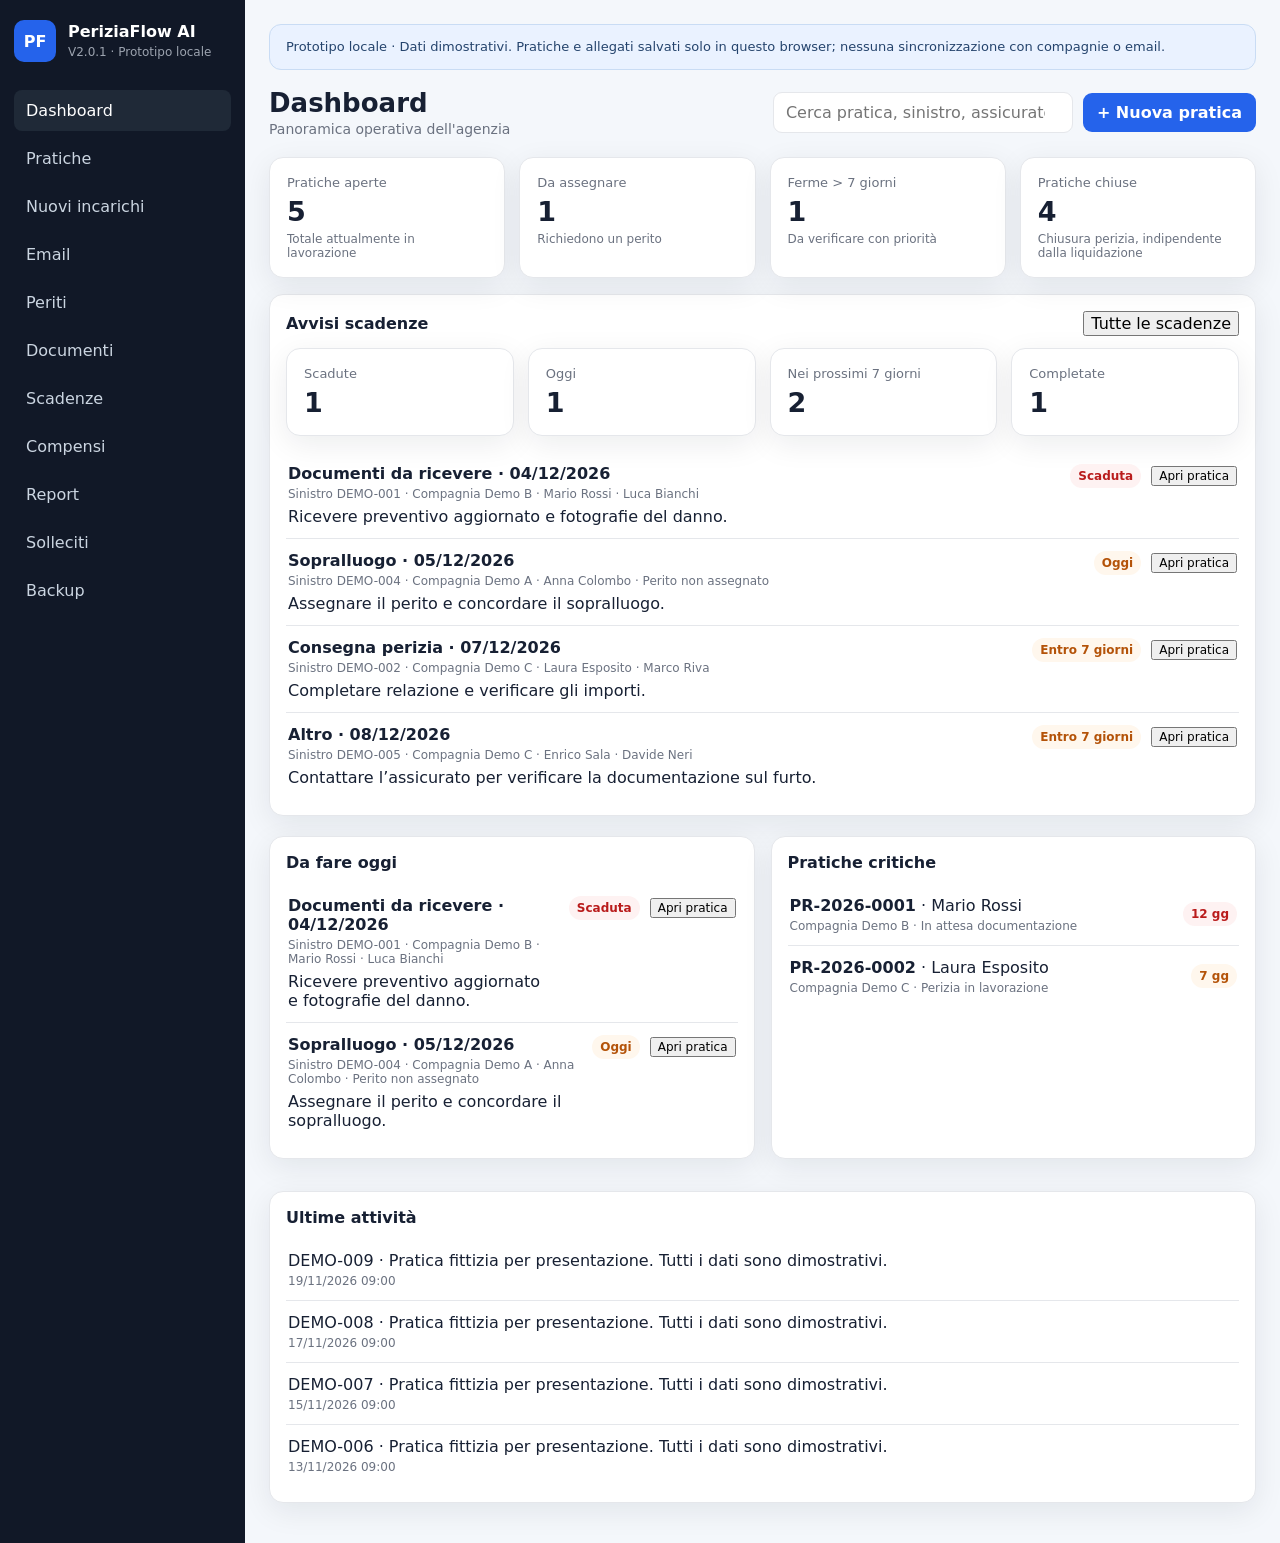
==== commit 88b2dbe1: "aggiornamento" ====
--- a/index.html
+++ b/index.html
@@ -1,186 +1,255 @@
-<!doctype html>
+<!DOCTYPE html>
 <html lang="it">
 <head>
-  <meta charset="utf-8" />
-  <meta name="viewport" content="width=device-width, initial-scale=1" />
-  <meta name="description" content="PeriziaFlow AI è un prototipo gestionale per agenzie peritali: pratiche, documenti, email, scadenze, periti e compensi in un unico flusso." />
-  <title>PeriziaFlow AI | Gestionale intelligente per agenzie peritali</title>
-  <link rel="stylesheet" href="site.css" />
+  <meta charset="UTF-8" />
+  <meta name="viewport" content="width=device-width, initial-scale=1.0" />
+  <title>PeriziaFlow AI - V2.0.1</title>
+  <link rel="stylesheet" href="styles.css?v=13" />
 </head>
 <body>
-  <header class="site-header">
-    <div class="container nav-wrap">
-      <a class="brand" href="#top" aria-label="PeriziaFlow AI home">
-        <span class="brand-mark">PF</span>
-        <span><strong>PeriziaFlow AI</strong><small>A project by Dfois Consulting</small></span>
-      </a>
-      <nav>
-        <a href="#destinatari">Per chi è pensato</a>
-        <a href="#funzioni">Funzioni</a>
-        <a href="#demo">Demo</a>
-        <a href="#pilota">Progetto pilota</a>
-        <a class="nav-cta" href="demo/index.html" target="_blank" rel="noopener">Apri demo</a>
+  <div class="app">
+    <aside class="sidebar">
+      <div class="brand">
+        <div class="brand-mark">PF</div>
+        <div>
+          <h1>PeriziaFlow AI</h1>
+          <span>V2.0.1 · Prototipo locale</span>
+        </div>
+      </div>
+
+      <nav id="nav">
+        <button class="nav-item active" data-view="dashboard">Dashboard</button>
+        <button class="nav-item" data-view="pratiche">Pratiche</button>
+        <button class="nav-item" data-view="incarichi">Nuovi incarichi</button>
+        <button class="nav-item" data-view="email">Email</button>
+        <button class="nav-item" data-view="periti">Periti</button>
+        <button class="nav-item" data-view="documenti">Documenti</button>
+        <button class="nav-item" data-view="scadenze">Scadenze</button>
+        <button class="nav-item" data-view="compensi">Compensi</button>
+        <button class="nav-item" data-view="report">Report</button>
       </nav>
-    </div>
-  </header>
-
-  <main id="top">
-    <section class="hero">
-      <div class="container hero-grid">
-        <div class="hero-copy">
-          <span class="eyebrow">PROTOTIPO V1 · AGENZIE PERITALI</span>
-          <h1>Una sola regia per pratiche, periti, documenti, email e scadenze.</h1>
-          <p class="lead">PeriziaFlow AI nasce per semplificare il back office delle agenzie che gestiscono incarichi per conto delle compagnie assicurative. L'obiettivo è ridurre passaggi manuali, informazioni sparse e controlli ripetitivi.</p>
-          <div class="hero-actions">
-            <a class="btn primary" href="demo/index.html" target="_blank" rel="noopener">Prova la demo</a>
-            <a class="btn secondary" href="#pilota">Valuta un test pilota</a>
-          </div>
-          <div class="trust-line">
-            <span>✓ Demo senza installazione</span>
-            <span>✓ Solo dati fittizi e dimostrativi</span>
-            <span>✓ Nessun accesso a sistemi reali</span>
-          </div>
-        </div>
-
-        <div class="hero-panel" aria-label="Anteprima dashboard PeriziaFlow AI">
-          <div class="browser-bar"><span></span><span></span><span></span><div>periziaflow.ai / dashboard</div></div>
-          <div class="mini-app">
-            <aside>
-              <b>PF</b>
-              <i></i><i></i><i></i><i></i><i></i>
-            </aside>
-            <section>
-              <div class="mini-title">Dashboard operativa</div>
-              <div class="mini-cards">
-                <div><small>Pratiche aperte</small><strong>486</strong></div>
-                <div><small>Da assegnare</small><strong>12</strong></div>
-                <div><small>Ferme &gt; 7 gg</small><strong>18</strong></div>
-              </div>
-              <div class="mini-table">
-                <div><b>PR-2026-0001</b><span>Documenti mancanti</span><em>12 gg</em></div>
-                <div><b>PR-2026-0003</b><span>Da verificare</span><em>4 gg</em></div>
-                <div><b>PR-2026-0007</b><span>Perizia da inviare</span><em>6 gg</em></div>
-              </div>
-            </section>
-          </div>
-        </div>
-      </div>
-    </section>
-
-    <section class="problem section">
-      <div class="container split">
+    </aside>
+
+    <main class="main">
+      <header class="topbar">
         <div>
-          <span class="eyebrow">IL PROBLEMA</span>
-          <h2>Quando la pratica è divisa tra email, cartelle, Excel e gestionale, il tempo si perde nei passaggi.</h2>
-        </div>
-        <div class="problem-list">
-          <div><strong>Informazioni sparse</strong><p>Email, allegati e note non sempre sono immediatamente collegati alla pratica corretta.</p></div>
-          <div><strong>Controlli ripetitivi</strong><p>Scadenze, documenti mancanti, pratiche ferme e compensi richiedono verifiche continue.</p></div>
-          <div><strong>Poca visibilità</strong><p>Responsabili e back office faticano ad avere una fotografia unica dello stato delle lavorazioni.</p></div>
-        </div>
-      </div>
-    </section>
-
-    <section id="destinatari" class="section audience">
-      <div class="container">
-        <span class="eyebrow">PER CHI È PENSATO</span>
-        <h2>Per realtà che gestiscono molte pratiche e hanno bisogno di un flusso più ordinato.</h2>
-        <div class="audience-grid">
-          <article><strong>Agenzie peritali</strong><p>Gestione centralizzata di incarichi, periti, documenti, email e scadenze.</p></article>
-          <article><strong>Studi fiduciari</strong><p>Visibilità sulle lavorazioni, assegnazioni e attività amministrative collegate.</p></article>
-          <article><strong>Back office sinistri</strong><p>Riduzione di controlli manuali, informazioni sparse e passaggi ripetitivi.</p></article>
-        </div>
-      </div>
-    </section>
-
-    <section id="funzioni" class="section features">
-      <div class="container">
-        <span class="eyebrow">V1</span>
-        <h2>Il flusso operativo, riunito in un solo ambiente.</h2>
-        <div class="feature-grid">
-          <article><div class="icon">01</div><h3>Pratiche</h3><p>Ricerca, filtri, stato, perito assegnato, giorni di apertura e dettaglio completo.</p></article>
-          <article><div class="icon">02</div><h3>Documenti</h3><p>Documentazione collegata direttamente alla pratica con apertura in una nuova scheda.</p></article>
-          <article><div class="icon">03</div><h3>Email</h3><p>Messaggi classificati e associati alla pratica, senza perdere il contesto operativo.</p></article>
-          <article><div class="icon">04</div><h3>Periti</h3><p>Zona, specializzazione, carico di lavoro, tempi medi e disponibilità.</p></article>
-          <article><div class="icon">05</div><h3>Scadenze</h3><p>Pratiche ferme, attività da completare e solleciti in evidenza.</p></article>
-          <article><div class="icon">06</div><h3>Compensi</h3><p>Compensi fiduciari, fatture, scadenze e stato dei pagamenti.</p></article>
-        </div>
-      </div>
-    </section>
-
-    <section class="section workflow">
-      <div class="container">
-        <span class="eyebrow">ESEMPIO DI FLUSSO</span>
-        <h2>Dall'incarico alla chiusura della pratica.</h2>
-        <div class="steps">
-          <div><span>1</span><strong>Arriva l'incarico</strong><p>I dati principali vengono raccolti nella pratica.</p></div>
-          <div><span>2</span><strong>Si assegna il perito</strong><p>Con visibilità su zona, specializzazione e carico.</p></div>
-          <div><span>3</span><strong>Si gestiscono documenti ed email</strong><p>Tutto resta collegato alla stessa pratica.</p></div>
-          <div><span>4</span><strong>Si controllano stato e scadenze</strong><p>Le attività critiche emergono dalla dashboard.</p></div>
-          <div><span>5</span><strong>Si chiude e si passa all'amministrazione</strong><p>Compensi e lavorazioni restano tracciati.</p></div>
-        </div>
-      </div>
-    </section>
-
-    <section id="demo" class="section demo-section">
-      <div class="container">
-        <div class="section-headline">
-          <div><span class="eyebrow">DEMO INTERATTIVA</span><h2>Provala direttamente dal browser.</h2></div>
-          <a class="btn primary" href="demo/index.html" target="_blank" rel="noopener">Apri a schermo intero</a>
-        </div>
-        <div class="demo-notice"><strong>Demo con dati fittizi.</strong> Nessun nominativo, sinistro o documento mostrato appartiene a pratiche assicurative reali.</div>
-        <div class="demo-frame-wrap">
-          <div class="browser-bar"><span></span><span></span><span></span><div>Demo PeriziaFlow AI</div></div>
-          <iframe src="demo/index.html" title="Demo PeriziaFlow AI" loading="lazy"></iframe>
-        </div>
-      </div>
-    </section>
-
-    <section id="pilota" class="section pilot">
-      <div class="container pilot-card">
-        <div>
-          <span class="eyebrow">CERCHIAMO UN'AGENZIA PILOTA</span>
-          <h2>La prossima versione deve nascere sui processi reali.</h2>
-          <p>Il prototipo usa solo dati dimostrativi. Il passo successivo è confrontarlo con il lavoro quotidiano di una piccola o media agenzia peritale, inizialmente anche con pratiche anonimizzate, per capire priorità, integrazioni e automazioni realmente utili.</p>
-          <ul>
-            <li>Analisi del flusso attuale</li>
-            <li>Test della demo con il back office</li>
-            <li>Raccolta feedback sulle funzioni prioritarie</li>
-            <li>Nessuna necessità iniziale di condividere dati sensibili reali</li>
-          </ul>
-        </div>
-        <div class="pilot-form">
-          <h3>Richiesta progetto pilota</h3>
-          <label>Nome agenzia<input id="agency" placeholder="Es. Studio Peritale Rossi"></label>
-          <label>Referente<input id="contact" placeholder="Nome e cognome"></label>
-          <label>Email<input id="email" type="email" placeholder="nome@azienda.it"></label>
-          <label>Messaggio<textarea id="message" rows="5">Vorrei valutare la demo PeriziaFlow AI e capire se può essere adatta al nostro processo di lavoro.</textarea></label>
-          <button class="btn primary full" id="contactPilot" type="button">Contattaci per il progetto pilota</button>
-          <small id="formNote">Il pulsante apre il tuo programma email con un messaggio precompilato verso Dfois Consulting. Nessun dato viene salvato dal sito.</small>
-        </div>
-      </div>
-    </section>
-
-    <section class="section roadmap">
-      <div class="container split">
-        <div><span class="eyebrow">ROADMAP</span><h2>Dal prototipo a una V1 operativa.</h2></div>
-        <div class="roadmap-items">
-          <div><b>01</b><span><strong>Database e utenti</strong><small>Dati persistenti, login e ruoli.</small></span></div>
-          <div><b>02</b><span><strong>Email reali</strong><small>Collegamento Outlook/IMAP e associazione alle pratiche.</small></span></div>
-          <div><b>03</b><span><strong>Archivio documentale</strong><small>File reali, permessi e tracciabilità.</small></span></div>
-          <div><b>04</b><span><strong>Automazioni</strong><small>Scadenze, solleciti e creazione guidata delle pratiche.</small></span></div>
-        </div>
-      </div>
-    </section>
-  </main>
-
-  <footer>
-    <div class="container footer-inner">
-      <div class="brand"><span class="brand-mark">PF</span><span><strong>PeriziaFlow AI</strong><small>A project by Dfois Consulting</small></span></div>
-      <p><strong>Dfois Consulting</strong> · <a href="mailto:dfois.consulting@outlook.com">dfois.consulting@outlook.com</a><br>Concept indipendente in fase di validazione. Nessun collegamento con compagnie assicurative o software gestionali esistenti.</p>
-    </div>
-  </footer>
-
-  <script src="site.js"></script>
+          <h2 id="pageTitle">Dashboard</h2>
+          <p id="pageSubtitle">Panoramica operativa dell'agenzia</p>
+        </div>
+        <div class="top-actions">
+          <input id="globalSearch" type="search" placeholder="Cerca pratica, sinistro, assicurato..." />
+          <button class="primary" id="newCaseBtn">+ Nuova pratica</button>
+        </div>
+      </header>
+
+      <section id="dashboard" class="view active">
+        <div class="cards" id="kpiCards"></div>
+
+        <div class="grid two">
+          <div class="panel">
+            <div class="panel-head">
+              <h3>Da fare oggi</h3>
+            </div>
+            <div id="todoList"></div>
+          </div>
+
+          <div class="panel">
+            <div class="panel-head">
+              <h3>Pratiche critiche</h3>
+            </div>
+            <div id="criticalCases"></div>
+          </div>
+        </div>
+
+        <div class="panel">
+          <div class="panel-head">
+            <h3>Ultime attività</h3>
+          </div>
+          <div id="activityFeed"></div>
+        </div>
+      </section>
+
+      <section id="pratiche" class="view">
+        <div class="panel">
+          <div class="toolbar">
+            <select id="filterCompany">
+              <option value="">Tutte le compagnie</option>
+            </select>
+            <select id="filterStatus">
+              <option value="">Tutti gli stati</option>
+            </select>
+            <select id="filterExpert">
+              <option value="">Tutti i periti</option>
+            </select>
+            <button id="resetFilters">Azzera filtri</button>
+          </div>
+
+          <div class="table-wrap">
+            <table>
+              <thead>
+                <tr>
+                  <th>Pratica</th>
+                  <th>Sinistro</th>
+                  <th>Compagnia</th>
+                  <th>Assicurato</th>
+                  <th>Tipo</th>
+                  <th>Perito</th>
+                  <th>Stato</th>
+                  <th>Giorni</th>
+                  <th></th>
+                </tr>
+              </thead>
+              <tbody id="casesTable"></tbody>
+            </table>
+          </div>
+        </div>
+      </section>
+
+      <section id="incarichi" class="view">
+        <div class="panel">
+          <div class="panel-head">
+            <h3>Inbox incarichi</h3>
+            <span class="badge">AI extraction demo</span>
+          </div>
+          <div id="assignmentsList"></div>
+        </div>
+      </section>
+
+      <section id="email" class="view">
+        <div class="panel">
+          <div class="panel-head">
+            <h3>Email classificate</h3>
+          </div>
+          <div id="emailList"></div>
+        </div>
+      </section>
+
+      <section id="periti" class="view">
+        <div class="panel">
+          <div class="panel-head">
+            <h3>Anagrafica periti</h3>
+          </div>
+          <div class="table-wrap">
+            <table>
+              <thead>
+                <tr>
+                  <th>Perito</th>
+                  <th>Zona</th>
+                  <th>Specializzazione</th>
+                  <th>Pratiche aperte</th>
+                  <th>Tempo medio</th>
+                  <th>Disponibilità</th>
+                </tr>
+              </thead>
+              <tbody id="expertsTable"></tbody>
+            </table>
+          </div>
+        </div>
+      </section>
+
+      <section id="documenti" class="view">
+        <div class="panel">
+          <div class="panel-head">
+            <h3>Fascicoli per sinistro</h3>
+          </div>
+          <div id="documentsList"></div>
+        </div>
+      </section>
+
+      <section id="scadenze" class="view">
+        <div class="panel">
+          <div class="panel-head">
+            <h3>Scadenze e solleciti</h3>
+          </div>
+          <div id="deadlinesList"></div>
+        </div>
+      </section>
+
+      <section id="compensi" class="view">
+        <div class="cards" id="financeCards"></div>
+        <div class="panel">
+          <div class="panel-head">
+            <h3>Compensi fiduciari</h3>
+          </div>
+          <div class="table-wrap">
+            <table>
+              <thead>
+                <tr>
+                  <th>Perito</th>
+                  <th>Pratiche</th>
+                  <th>Importo</th>
+                  <th>Fattura</th>
+                  <th>Scadenza</th>
+                  <th>Stato</th>
+                </tr>
+              </thead>
+              <tbody id="paymentsTable"></tbody>
+            </table>
+          </div>
+        </div>
+      </section>
+
+      <section id="report" class="view">
+        <div class="cards" id="reportCards"></div>
+        <div class="grid two">
+          <div class="panel">
+            <div class="panel-head"><h3>Pratiche per compagnia</h3></div>
+            <div id="companyBars"></div>
+          </div>
+          <div class="panel">
+            <div class="panel-head"><h3>Pratiche per stato</h3></div>
+            <div id="statusBars"></div>
+          </div>
+        </div>
+      </section>
+    </main>
+  </div>
+
+  <dialog id="caseDialog">
+    <form method="dialog" class="modal">
+      <div class="panel-head">
+        <h3 id="caseModalTitle">Dettaglio pratica</h3>
+        <button class="icon-btn">✕</button>
+      </div>
+      <div id="caseModalBody"></div>
+    </form>
+  </dialog>
+
+  <dialog id="newCaseDialog">
+    <form method="dialog" class="modal" id="newCaseForm">
+      <div class="panel-head">
+        <h3>Nuova pratica</h3>
+        <button class="icon-btn">✕</button>
+      </div>
+      <div class="form-grid">
+        <label>Numero sinistro<input name="claim" required></label>
+        <label>Compagnia<input name="company" required></label>
+        <label>Assicurato<input name="insured" required></label>
+        <label>Tipologia<input name="type" required></label>
+        <label>Perito<input name="expert"></label>
+        <label>Stato
+          <select name="status">
+            <option>Da assegnare</option>
+            <option>Assegnata</option>
+            <option>Cliente da contattare</option>
+            <option>In attesa documentazione</option>
+          </select>
+        </label>
+      </div>
+      <div class="modal-actions">
+        <button value="cancel">Annulla</button>
+        <button value="default" class="primary" id="saveNewCase">Salva pratica</button>
+      </div>
+    </form>
+  </dialog>
+
+  <script src="demo-data.js?v=13"></script>
+  <script src="app.js?v=13"></script>
+  <script src="v5.js?v=14"></script>
+  <script src="import-excel.js?v=13"></script>
+  <script src="scadenze.js?v=13"></script>
+  <script src="solleciti.js?v=13"></script>
+  <script src="backup.js?v=13"></script>
+  <script src="demo-reset.js?v=13"></script>
 </body>
 </html>
--- a/styles.css
+++ b/styles.css
@@ -0,0 +1,295 @@
+
+:root {
+  --bg: #f4f7fb;
+  --panel: #ffffff;
+  --text: #172033;
+  --muted: #6b7280;
+  --border: #e5e7eb;
+  --accent: #2563eb;
+  --accent-soft: #eff6ff;
+  --success: #15803d;
+  --warn: #b45309;
+  --danger: #b91c1c;
+  --shadow: 0 8px 30px rgba(15, 23, 42, .08);
+}
+
+* { box-sizing: border-box; }
+body {
+  margin: 0;
+  font-family: Inter, ui-sans-serif, system-ui, -apple-system, BlinkMacSystemFont, "Segoe UI", sans-serif;
+  background: var(--bg);
+  color: var(--text);
+}
+button, input, select { font: inherit; }
+button { cursor: pointer; }
+
+.app { display: grid; grid-template-columns: 245px 1fr; min-height: 100vh; }
+.sidebar {
+  background: #111827;
+  color: white;
+  padding: 20px 14px;
+}
+.brand { display: flex; gap: 12px; align-items: center; margin-bottom: 28px; }
+.brand-mark {
+  width: 42px; height: 42px; border-radius: 10px;
+  display: grid; place-items: center;
+  background: #2563eb; font-weight: 800;
+}
+.brand h1 { font-size: 16px; margin: 0; }
+.brand span { color: #9ca3af; font-size: 12px; }
+
+nav { display: grid; gap: 7px; }
+.nav-item {
+  border: 0;
+  background: transparent;
+  color: #cbd5e1;
+  text-align: left;
+  padding: 11px 12px;
+  border-radius: 8px;
+}
+.nav-item:hover, .nav-item.active {
+  background: #1f2937;
+  color: white;
+}
+
+.main { padding: 24px; overflow-x: hidden; }
+.topbar {
+  display: flex; justify-content: space-between; align-items: center;
+  gap: 20px; margin-bottom: 20px;
+}
+.topbar h2 { margin: 0 0 3px; font-size: 26px; }
+.topbar p { margin: 0; color: var(--muted); font-size: 14px; }
+.top-actions { display: flex; gap: 10px; align-items: center; }
+.top-actions input {
+  width: 300px; padding: 10px 12px; border: 1px solid var(--border);
+  border-radius: 9px; background: white;
+}
+.primary {
+  border: 0; background: var(--accent); color: white;
+  padding: 10px 14px; border-radius: 9px; font-weight: 700;
+}
+.view { display: none; }
+.view.active { display: block; }
+
+.cards {
+  display: grid;
+  grid-template-columns: repeat(4, minmax(0, 1fr));
+  gap: 14px;
+  margin-bottom: 16px;
+}
+.card {
+  background: var(--panel);
+  border: 1px solid var(--border);
+  border-radius: 14px;
+  padding: 17px;
+  box-shadow: var(--shadow);
+}
+.card .label { color: var(--muted); font-size: 13px; }
+.card .value { font-size: 27px; font-weight: 800; margin-top: 6px; }
+.card .sub { margin-top: 5px; color: var(--muted); font-size: 12px; }
+
+.grid.two { display: grid; grid-template-columns: 1fr 1fr; gap: 16px; margin-bottom: 16px; }
+.panel {
+  background: var(--panel);
+  border: 1px solid var(--border);
+  border-radius: 14px;
+  padding: 16px;
+  box-shadow: var(--shadow);
+  margin-bottom: 16px;
+}
+.panel-head { display: flex; justify-content: space-between; align-items: center; margin-bottom: 12px; }
+.panel h3 { margin: 0; font-size: 16px; }
+.badge {
+  background: var(--accent-soft); color: var(--accent);
+  padding: 4px 8px; border-radius: 999px; font-size: 12px; font-weight: 700;
+}
+
+.list-row {
+  display: grid;
+  grid-template-columns: 1fr auto;
+  gap: 12px;
+  align-items: center;
+  padding: 12px 2px;
+  border-bottom: 1px solid var(--border);
+}
+.list-row:last-child { border-bottom: 0; }
+.meta { color: var(--muted); font-size: 12px; margin-top: 4px; }
+.status {
+  padding: 5px 8px; border-radius: 999px; font-size: 12px; font-weight: 700;
+  display: inline-block; white-space: nowrap;
+}
+.status.green { color: var(--success); background: #ecfdf5; }
+.status.orange { color: var(--warn); background: #fff7ed; }
+.status.red { color: var(--danger); background: #fef2f2; }
+.status.blue { color: var(--accent); background: #eff6ff; }
+.status.gray { color: #4b5563; background: #f3f4f6; }
+
+.toolbar { display: flex; gap: 10px; margin-bottom: 12px; flex-wrap: wrap; }
+.toolbar select, .toolbar button {
+  border: 1px solid var(--border); background: white;
+  padding: 9px 10px; border-radius: 8px;
+}
+.table-wrap { overflow: auto; }
+table { width: 100%; border-collapse: collapse; font-size: 13px; }
+th, td { padding: 11px 9px; border-bottom: 1px solid var(--border); text-align: left; }
+th { color: var(--muted); font-weight: 700; background: #fafafa; position: sticky; top: 0; }
+tr:hover td { background: #fcfcfd; }
+.link-btn {
+  border: 0; background: transparent; color: var(--accent); font-weight: 700; padding: 0;
+}
+.icon-btn { border: 0; background: transparent; font-size: 18px; }
+
+.assignment {
+  border: 1px solid var(--border); border-radius: 12px;
+  padding: 14px; margin-bottom: 12px;
+}
+.assignment-grid {
+  display: grid; grid-template-columns: repeat(4, 1fr);
+  gap: 12px; margin: 12px 0;
+}
+.assignment-grid div span { display: block; color: var(--muted); font-size: 11px; margin-bottom: 3px; }
+.assignment-actions { display: flex; gap: 8px; }
+.secondary {
+  border: 1px solid var(--border); background: white;
+  padding: 9px 12px; border-radius: 8px;
+}
+
+.progress {
+  height: 10px; background: #eef2f7; border-radius: 999px; overflow: hidden; margin-top: 5px;
+}
+.progress > div { height: 100%; background: var(--accent); border-radius: inherit; }
+.bar-row { margin-bottom: 14px; }
+.bar-row .line { display: flex; justify-content: space-between; font-size: 13px; }
+
+dialog {
+  border: 0; border-radius: 16px; width: min(760px, 92vw);
+  box-shadow: 0 20px 60px rgba(0,0,0,.25);
+}
+dialog::backdrop { background: rgba(15, 23, 42, .55); }
+.modal { padding: 4px; }
+.detail-grid, .form-grid {
+  display: grid; grid-template-columns: 1fr 1fr; gap: 12px;
+}
+.detail-box {
+  border: 1px solid var(--border); border-radius: 10px; padding: 11px;
+}
+.detail-box span { display: block; color: var(--muted); font-size: 11px; margin-bottom: 4px; }
+.form-grid label { color: var(--muted); font-size: 12px; }
+.form-grid input, .form-grid select {
+  display: block; width: 100%; margin-top: 5px;
+  border: 1px solid var(--border); border-radius: 8px; padding: 9px;
+}
+.modal-actions { display: flex; justify-content: flex-end; gap: 10px; margin-top: 18px; }
+.modal-actions button { padding: 9px 12px; border-radius: 8px; border: 1px solid var(--border); }
+
+@media (max-width: 1000px) {
+  .app { grid-template-columns: 84px 1fr; }
+  .brand h1, .brand span, .nav-item { font-size: 0; }
+  .nav-item::first-letter { font-size: 14px; }
+  .cards { grid-template-columns: 1fr 1fr; }
+  .grid.two { grid-template-columns: 1fr; }
+  .topbar { align-items: flex-start; flex-direction: column; }
+  .top-actions { width: 100%; }
+  .top-actions input { flex: 1; width: auto; }
+}
+@media (max-width: 680px) {
+  .app { display: block; }
+  .sidebar { position: static; }
+  .brand { margin-bottom: 12px; }
+  nav { grid-template-columns: repeat(3, 1fr); }
+  .nav-item { font-size: 12px; text-align: center; }
+  .brand h1 { font-size: 16px; }
+  .brand span { font-size: 12px; }
+  .main { padding: 14px; }
+  .cards { grid-template-columns: 1fr; }
+  .top-actions { flex-direction: column; align-items: stretch; }
+  .assignment-grid, .detail-grid, .form-grid { grid-template-columns: 1fr; }
+}
+
+
+.case-tabs {
+  display: grid;
+  grid-template-columns: 1fr;
+  gap: 14px;
+  margin-top: 16px;
+}
+.section-card {
+  border: 1px solid var(--border);
+  border-radius: 12px;
+  padding: 14px;
+  background: #fafcff;
+}
+.section-head {
+  display: flex;
+  justify-content: space-between;
+  gap: 12px;
+  align-items: center;
+  margin-bottom: 10px;
+}
+.section-head h4 {
+  margin: 0 0 3px;
+  font-size: 15px;
+}
+.docs-list {
+  border-top: 1px solid var(--border);
+}
+.doc-item {
+  display: grid;
+  grid-template-columns: 1fr auto;
+  gap: 10px;
+  align-items: center;
+  padding: 10px 0;
+  border-bottom: 1px solid var(--border);
+}
+.upload-row {
+  display: flex;
+  gap: 10px;
+  align-items: center;
+  margin-top: 12px;
+  flex-wrap: wrap;
+}
+.upload-row input[type="file"] {
+  flex: 1;
+  min-width: 220px;
+  border: 1px dashed var(--border);
+  padding: 9px;
+  border-radius: 8px;
+  background: white;
+}
+.empty-state {
+  color: var(--muted);
+  font-size: 13px;
+  padding: 12px 0;
+}
+
+.back-strip {
+  display: flex;
+  justify-content: flex-start;
+  margin-bottom: 14px;
+}
+.row-actions {
+  display: flex;
+  align-items: center;
+  gap: 10px;
+}
+
+.quick-actions{display:flex;flex-wrap:wrap;gap:8px;margin-bottom:16px;padding-bottom:14px;border-bottom:1px solid var(--border)}
+.action-btn{border:1px solid var(--border);background:white;color:var(--text);padding:9px 11px;border-radius:9px;font-weight:700}
+.action-btn:hover{background:var(--accent-soft);border-color:#bfdbfe;color:var(--accent)}
+.notes-list{border-top:1px solid var(--border)}
+.note-item{padding:10px 0;border-bottom:1px solid var(--border);line-height:1.45}
+.prototype-notice{background:#eaf2ff;color:#25446d;border:1px solid #c9dcf4;padding:12px 16px;border-radius:12px;margin-bottom:18px;font-size:13px;line-height:1.5}
+.folder-grid{display:grid;grid-template-columns:repeat(auto-fit,minmax(220px,1fr));gap:12px;margin:18px 0}.folder-card{display:flex;flex-direction:column;gap:9px;text-align:left;padding:18px;background:#f8faff;border:1px solid #dbe4ee;border-radius:12px;color:#172033;cursor:pointer}.folder-card:hover,.folder-card.selected{border-color:#2563eb;background:#eff6ff}.folder-card span,.folder-card small{color:#536277}.toolbar label,.upload-row label{display:flex;flex-direction:column;gap:6px;font-size:13px}.report-filters{flex-wrap:wrap}.upload-row{flex-wrap:wrap;align-items:end}.error{color:#b91c1c}.back-strip{display:flex;gap:10px;margin:12px 0}#editDialog{width:min(920px,94vw);max-height:90vh;overflow:auto}#reportNotice{font-size:13px;color:#536277}.modal input,.modal select{width:100%;box-sizing:border-box}button:disabled{opacity:.5;cursor:wait}
+
+.danger-btn{background:#fff1f2;color:#b42335;border:1px solid #fecdd3;border-radius:8px;padding:8px 12px;cursor:pointer;font-weight:600}.danger-btn:hover{background:#ffe4e6}.doc-item .danger-btn{margin-left:8px}
+
+#importDialog{width:min(1200px,96vw);max-height:92vh;overflow:auto}#importDialog .modal{max-width:none}#sheetLabel{display:block;margin:16px 0}#sheetLabel[hidden]{display:none}#importMessage{padding:12px;background:#eff6ff;border-radius:8px}#columnMapping{margin:18px 0}#importPreview{margin:20px 0}#importDialog .form-grid{grid-template-columns:repeat(auto-fit,minmax(220px,1fr))}
+
+.backup-actions{display:flex;gap:24px;align-items:center;flex-wrap:wrap;margin:22px 0}.backup-label{display:flex;flex-direction:column;gap:8px}#backupMessage{padding:14px;background:#eff6ff;border-radius:10px}#backupPreview{margin:18px 0}
+
+/* Scadenze V1.8 */
+.deadline-row{align-items:flex-start;gap:16px;flex-wrap:wrap}.deadline-row>div:first-child{flex:1;min-width:200px}.deadline-row .row-actions{flex-wrap:wrap;justify-content:flex-end;max-width:450px}.deadline-description{white-space:pre-wrap;overflow-wrap:anywhere;margin-top:6px}.deadline-toolbar label{display:flex;flex-direction:column;gap:6px}#deadlineDialog{width:min(760px,94vw);max-height:90vh}#deadlineDialog textarea{width:100%;box-sizing:border-box;font:inherit;padding:10px;border:1px solid #d9e1ec;border-radius:8px}#deadlineDashboard{margin-bottom:20px}#deadlineDashboard .cards,#scadenze .cards{margin-top:12px}#caseDeadlinePanel .deadline-row{border-bottom:1px solid #e5e7eb}.deadline-row .row-actions button{font-size:12px}
+@media(max-width:640px){.deadline-row .row-actions{justify-content:flex-start;max-width:100%}.deadline-toolbar label{width:100%}.deadline-toolbar input,.deadline-toolbar select{width:100%}}
+
+/* Solleciti V1.9 */
+#reminderDialog{width:min(900px,94vw);max-height:92vh}.reminder-field{display:flex;flex-direction:column;gap:6px;margin-top:14px}#reminderDialog input,#reminderDialog textarea{box-sizing:border-box;width:100%;font:inherit;padding:10px;border:1px solid #d9e1ec;border-radius:8px}#reminderDialog .modal-actions{flex-wrap:wrap}#reminderDialog textarea{white-space:pre-wrap}#reminderMessage{min-height:24px;color:#174ea6}.reminder-row{gap:16px;flex-wrap:wrap}.reminder-row>div:first-child{flex:1;min-width:180px;overflow-wrap:anywhere}.reminder-row .row-actions{flex-wrap:wrap}#reminderSuggestions{max-height:450px;overflow:auto}#solleciti .toolbar label{display:flex;flex-direction:column;gap:6px}
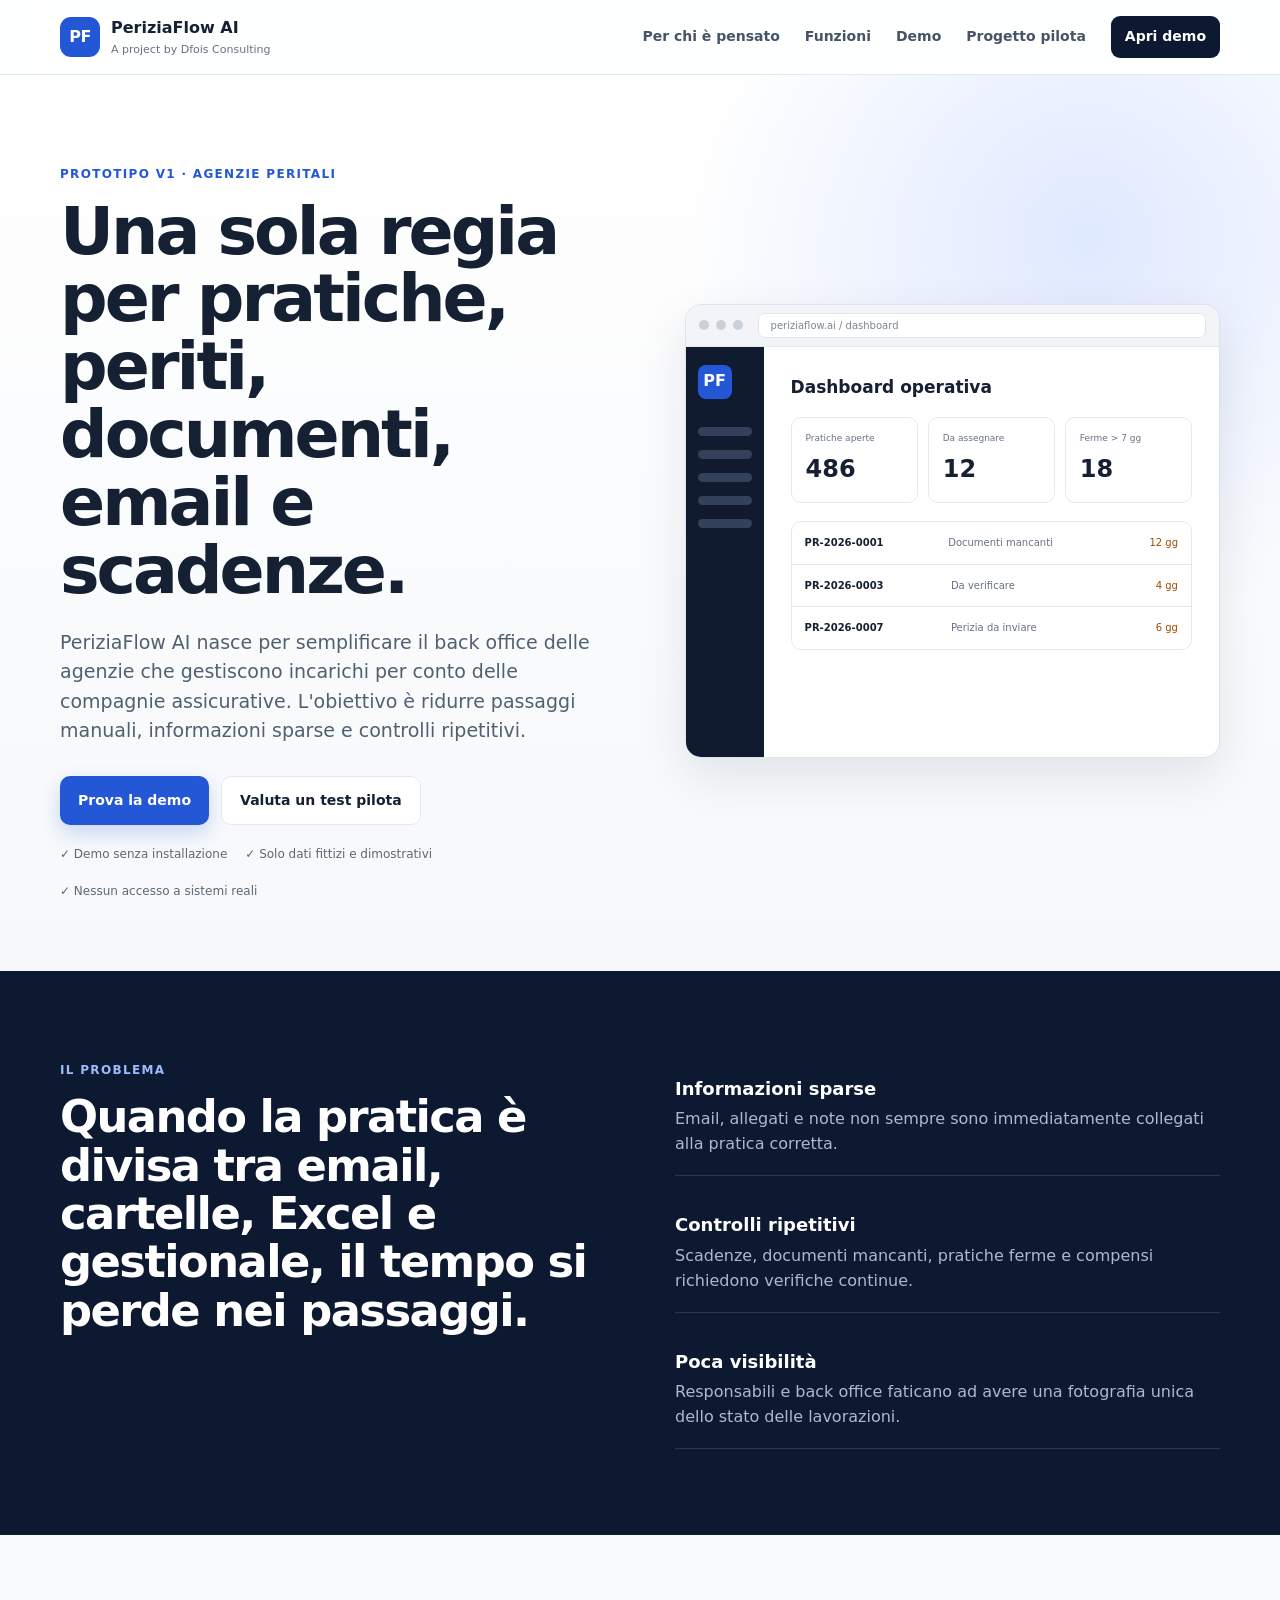
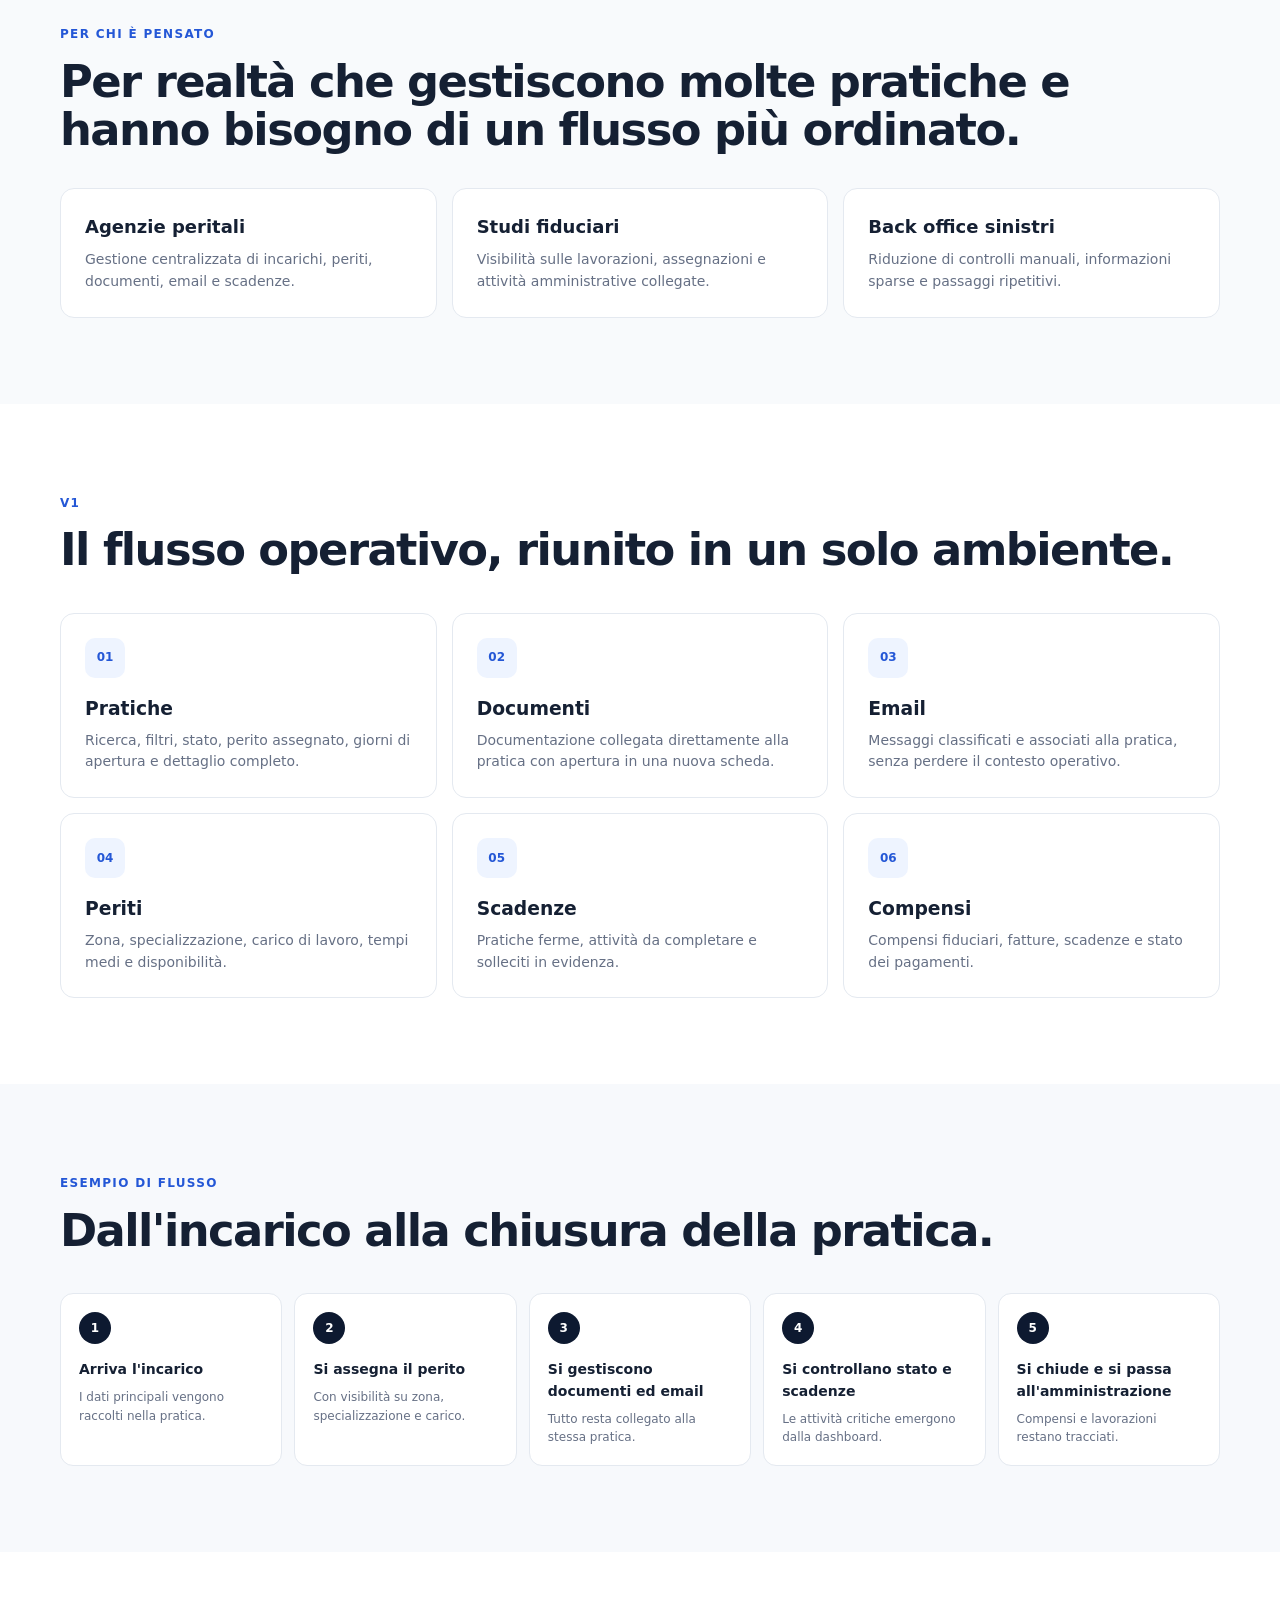
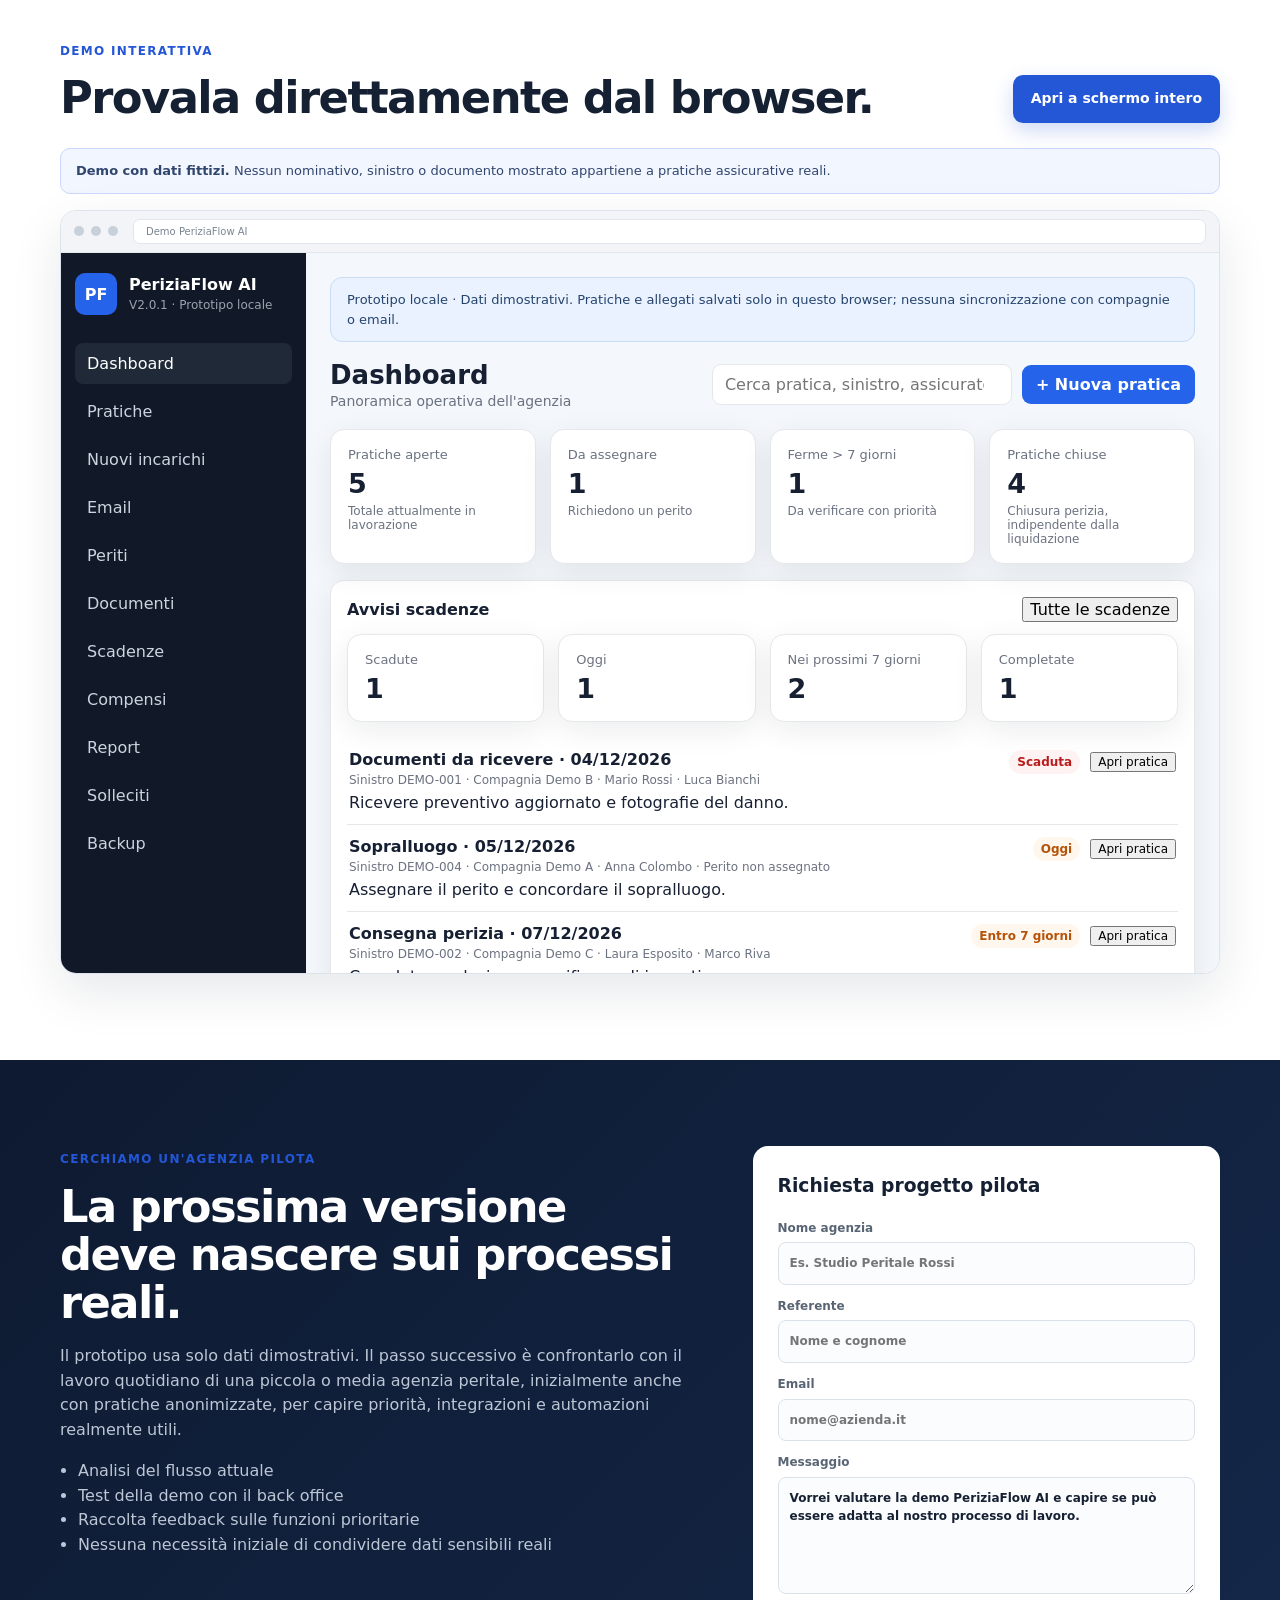
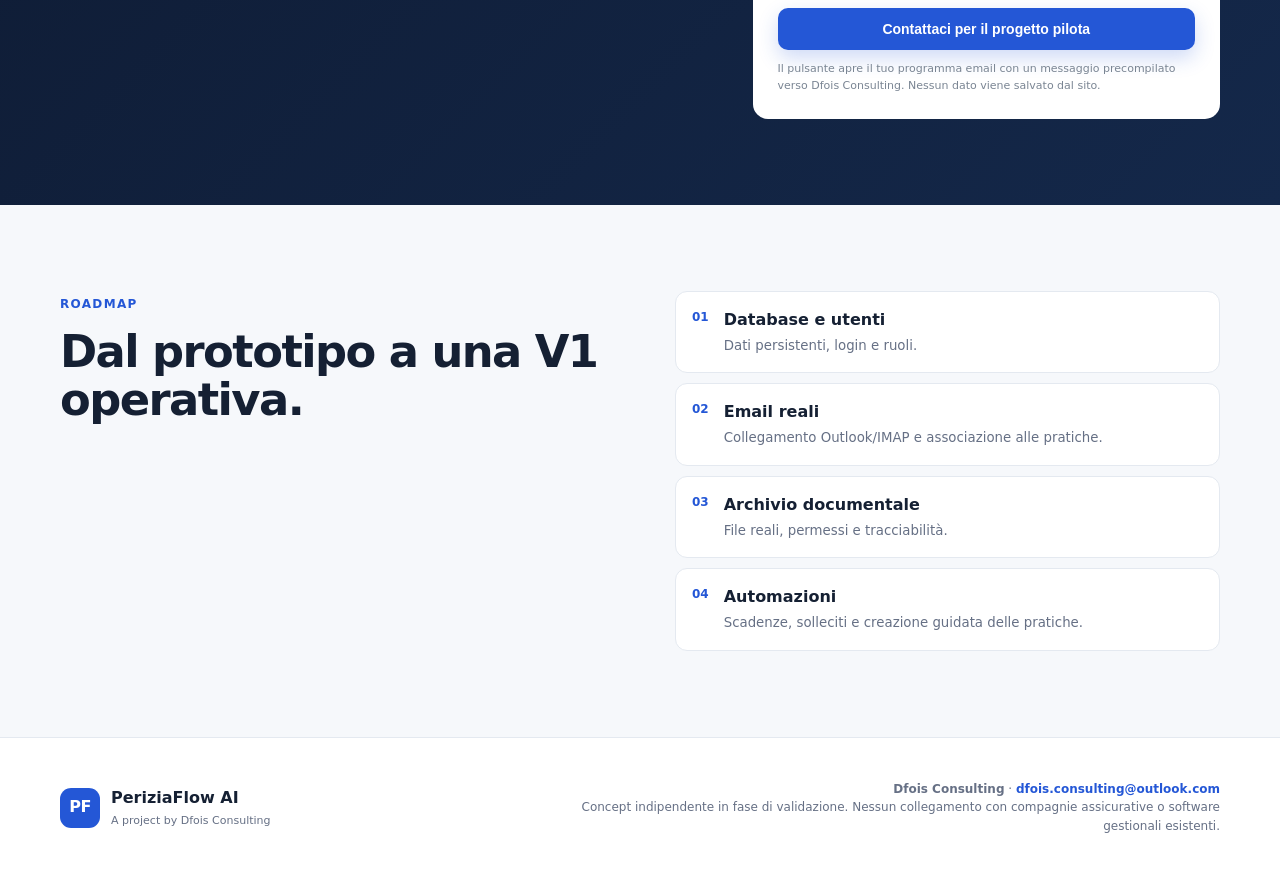
==== commit 858d53dc: "indice" ====
--- a/index.html
+++ b/index.html
@@ -1,255 +1,186 @@
-<!DOCTYPE html>
+<!doctype html>
 <html lang="it">
 <head>
-  <meta charset="UTF-8" />
-  <meta name="viewport" content="width=device-width, initial-scale=1.0" />
-  <title>PeriziaFlow AI - V2.0.1</title>
-  <link rel="stylesheet" href="styles.css?v=13" />
+  <meta charset="utf-8" />
+  <meta name="viewport" content="width=device-width, initial-scale=1" />
+  <meta name="description" content="PeriziaFlow AI è un prototipo gestionale per agenzie peritali: pratiche, documenti, email, scadenze, periti e compensi in un unico flusso." />
+  <title>PeriziaFlow AI | Gestionale intelligente per agenzie peritali</title>
+  <link rel="stylesheet" href="site.css" />
 </head>
 <body>
-  <div class="app">
-    <aside class="sidebar">
-      <div class="brand">
-        <div class="brand-mark">PF</div>
-        <div>
-          <h1>PeriziaFlow AI</h1>
-          <span>V2.0.1 · Prototipo locale</span>
-        </div>
-      </div>
+  <header class="site-header">
+    <div class="container nav-wrap">
+      <a class="brand" href="#top" aria-label="PeriziaFlow AI home">
+        <span class="brand-mark">PF</span>
+        <span><strong>PeriziaFlow AI</strong><small>A project by Dfois Consulting</small></span>
+      </a>
+      <nav>
+        <a href="#destinatari">Per chi è pensato</a>
+        <a href="#funzioni">Funzioni</a>
+        <a href="#demo">Demo</a>
+        <a href="#pilota">Progetto pilota</a>
+        <a class="nav-cta" href="demo/index.html" target="_blank" rel="noopener">Apri demo</a>
+      </nav>
+    </div>
+  </header>
 
-      <nav id="nav">
-        <button class="nav-item active" data-view="dashboard">Dashboard</button>
-        <button class="nav-item" data-view="pratiche">Pratiche</button>
-        <button class="nav-item" data-view="incarichi">Nuovi incarichi</button>
-        <button class="nav-item" data-view="email">Email</button>
-        <button class="nav-item" data-view="periti">Periti</button>
-        <button class="nav-item" data-view="documenti">Documenti</button>
-        <button class="nav-item" data-view="scadenze">Scadenze</button>
-        <button class="nav-item" data-view="compensi">Compensi</button>
-        <button class="nav-item" data-view="report">Report</button>
-      </nav>
-    </aside>
-
-    <main class="main">
-      <header class="topbar">
-        <div>
-          <h2 id="pageTitle">Dashboard</h2>
-          <p id="pageSubtitle">Panoramica operativa dell'agenzia</p>
-        </div>
-        <div class="top-actions">
-          <input id="globalSearch" type="search" placeholder="Cerca pratica, sinistro, assicurato..." />
-          <button class="primary" id="newCaseBtn">+ Nuova pratica</button>
-        </div>
-      </header>
-
-      <section id="dashboard" class="view active">
-        <div class="cards" id="kpiCards"></div>
-
-        <div class="grid two">
-          <div class="panel">
-            <div class="panel-head">
-              <h3>Da fare oggi</h3>
-            </div>
-            <div id="todoList"></div>
+  <main id="top">
+    <section class="hero">
+      <div class="container hero-grid">
+        <div class="hero-copy">
+          <span class="eyebrow">PROTOTIPO V1 · AGENZIE PERITALI</span>
+          <h1>Una sola regia per pratiche, periti, documenti, email e scadenze.</h1>
+          <p class="lead">PeriziaFlow AI nasce per semplificare il back office delle agenzie che gestiscono incarichi per conto delle compagnie assicurative. L'obiettivo è ridurre passaggi manuali, informazioni sparse e controlli ripetitivi.</p>
+          <div class="hero-actions">
+            <a class="btn primary" href="demo/index.html" target="_blank" rel="noopener">Prova la demo</a>
+            <a class="btn secondary" href="#pilota">Valuta un test pilota</a>
           </div>
-
-          <div class="panel">
-            <div class="panel-head">
-              <h3>Pratiche critiche</h3>
-            </div>
-            <div id="criticalCases"></div>
+          <div class="trust-line">
+            <span>✓ Demo senza installazione</span>
+            <span>✓ Solo dati fittizi e dimostrativi</span>
+            <span>✓ Nessun accesso a sistemi reali</span>
           </div>
         </div>
 
-        <div class="panel">
-          <div class="panel-head">
-            <h3>Ultime attività</h3>
-          </div>
-          <div id="activityFeed"></div>
-        </div>
-      </section>
-
-      <section id="pratiche" class="view">
-        <div class="panel">
-          <div class="toolbar">
-            <select id="filterCompany">
-              <option value="">Tutte le compagnie</option>
-            </select>
-            <select id="filterStatus">
-              <option value="">Tutti gli stati</option>
-            </select>
-            <select id="filterExpert">
-              <option value="">Tutti i periti</option>
-            </select>
-            <button id="resetFilters">Azzera filtri</button>
-          </div>
-
-          <div class="table-wrap">
-            <table>
-              <thead>
-                <tr>
-                  <th>Pratica</th>
-                  <th>Sinistro</th>
-                  <th>Compagnia</th>
-                  <th>Assicurato</th>
-                  <th>Tipo</th>
-                  <th>Perito</th>
-                  <th>Stato</th>
-                  <th>Giorni</th>
-                  <th></th>
-                </tr>
-              </thead>
-              <tbody id="casesTable"></tbody>
-            </table>
+        <div class="hero-panel" aria-label="Anteprima dashboard PeriziaFlow AI">
+          <div class="browser-bar"><span></span><span></span><span></span><div>periziaflow.ai / dashboard</div></div>
+          <div class="mini-app">
+            <aside>
+              <b>PF</b>
+              <i></i><i></i><i></i><i></i><i></i>
+            </aside>
+            <section>
+              <div class="mini-title">Dashboard operativa</div>
+              <div class="mini-cards">
+                <div><small>Pratiche aperte</small><strong>486</strong></div>
+                <div><small>Da assegnare</small><strong>12</strong></div>
+                <div><small>Ferme &gt; 7 gg</small><strong>18</strong></div>
+              </div>
+              <div class="mini-table">
+                <div><b>PR-2026-0001</b><span>Documenti mancanti</span><em>12 gg</em></div>
+                <div><b>PR-2026-0003</b><span>Da verificare</span><em>4 gg</em></div>
+                <div><b>PR-2026-0007</b><span>Perizia da inviare</span><em>6 gg</em></div>
+              </div>
+            </section>
           </div>
         </div>
-      </section>
+      </div>
+    </section>
 
-      <section id="incarichi" class="view">
-        <div class="panel">
-          <div class="panel-head">
-            <h3>Inbox incarichi</h3>
-            <span class="badge">AI extraction demo</span>
-          </div>
-          <div id="assignmentsList"></div>
+    <section class="problem section">
+      <div class="container split">
+        <div>
+          <span class="eyebrow">IL PROBLEMA</span>
+          <h2>Quando la pratica è divisa tra email, cartelle, Excel e gestionale, il tempo si perde nei passaggi.</h2>
         </div>
-      </section>
+        <div class="problem-list">
+          <div><strong>Informazioni sparse</strong><p>Email, allegati e note non sempre sono immediatamente collegati alla pratica corretta.</p></div>
+          <div><strong>Controlli ripetitivi</strong><p>Scadenze, documenti mancanti, pratiche ferme e compensi richiedono verifiche continue.</p></div>
+          <div><strong>Poca visibilità</strong><p>Responsabili e back office faticano ad avere una fotografia unica dello stato delle lavorazioni.</p></div>
+        </div>
+      </div>
+    </section>
 
-      <section id="email" class="view">
-        <div class="panel">
-          <div class="panel-head">
-            <h3>Email classificate</h3>
-          </div>
-          <div id="emailList"></div>
+    <section id="destinatari" class="section audience">
+      <div class="container">
+        <span class="eyebrow">PER CHI È PENSATO</span>
+        <h2>Per realtà che gestiscono molte pratiche e hanno bisogno di un flusso più ordinato.</h2>
+        <div class="audience-grid">
+          <article><strong>Agenzie peritali</strong><p>Gestione centralizzata di incarichi, periti, documenti, email e scadenze.</p></article>
+          <article><strong>Studi fiduciari</strong><p>Visibilità sulle lavorazioni, assegnazioni e attività amministrative collegate.</p></article>
+          <article><strong>Back office sinistri</strong><p>Riduzione di controlli manuali, informazioni sparse e passaggi ripetitivi.</p></article>
         </div>
-      </section>
+      </div>
+    </section>
 
-      <section id="periti" class="view">
-        <div class="panel">
-          <div class="panel-head">
-            <h3>Anagrafica periti</h3>
-          </div>
-          <div class="table-wrap">
-            <table>
-              <thead>
-                <tr>
-                  <th>Perito</th>
-                  <th>Zona</th>
-                  <th>Specializzazione</th>
-                  <th>Pratiche aperte</th>
-                  <th>Tempo medio</th>
-                  <th>Disponibilità</th>
-                </tr>
-              </thead>
-              <tbody id="expertsTable"></tbody>
-            </table>
-          </div>
+    <section id="funzioni" class="section features">
+      <div class="container">
+        <span class="eyebrow">V1</span>
+        <h2>Il flusso operativo, riunito in un solo ambiente.</h2>
+        <div class="feature-grid">
+          <article><div class="icon">01</div><h3>Pratiche</h3><p>Ricerca, filtri, stato, perito assegnato, giorni di apertura e dettaglio completo.</p></article>
+          <article><div class="icon">02</div><h3>Documenti</h3><p>Documentazione collegata direttamente alla pratica con apertura in una nuova scheda.</p></article>
+          <article><div class="icon">03</div><h3>Email</h3><p>Messaggi classificati e associati alla pratica, senza perdere il contesto operativo.</p></article>
+          <article><div class="icon">04</div><h3>Periti</h3><p>Zona, specializzazione, carico di lavoro, tempi medi e disponibilità.</p></article>
+          <article><div class="icon">05</div><h3>Scadenze</h3><p>Pratiche ferme, attività da completare e solleciti in evidenza.</p></article>
+          <article><div class="icon">06</div><h3>Compensi</h3><p>Compensi fiduciari, fatture, scadenze e stato dei pagamenti.</p></article>
         </div>
-      </section>
+      </div>
+    </section>
 
-      <section id="documenti" class="view">
-        <div class="panel">
-          <div class="panel-head">
-            <h3>Fascicoli per sinistro</h3>
-          </div>
-          <div id="documentsList"></div>
+    <section class="section workflow">
+      <div class="container">
+        <span class="eyebrow">ESEMPIO DI FLUSSO</span>
+        <h2>Dall'incarico alla chiusura della pratica.</h2>
+        <div class="steps">
+          <div><span>1</span><strong>Arriva l'incarico</strong><p>I dati principali vengono raccolti nella pratica.</p></div>
+          <div><span>2</span><strong>Si assegna il perito</strong><p>Con visibilità su zona, specializzazione e carico.</p></div>
+          <div><span>3</span><strong>Si gestiscono documenti ed email</strong><p>Tutto resta collegato alla stessa pratica.</p></div>
+          <div><span>4</span><strong>Si controllano stato e scadenze</strong><p>Le attività critiche emergono dalla dashboard.</p></div>
+          <div><span>5</span><strong>Si chiude e si passa all'amministrazione</strong><p>Compensi e lavorazioni restano tracciati.</p></div>
         </div>
-      </section>
+      </div>
+    </section>
 
-      <section id="scadenze" class="view">
-        <div class="panel">
-          <div class="panel-head">
-            <h3>Scadenze e solleciti</h3>
-          </div>
-          <div id="deadlinesList"></div>
+    <section id="demo" class="section demo-section">
+      <div class="container">
+        <div class="section-headline">
+          <div><span class="eyebrow">DEMO INTERATTIVA</span><h2>Provala direttamente dal browser.</h2></div>
+          <a class="btn primary" href="demo/index.html" target="_blank" rel="noopener">Apri a schermo intero</a>
         </div>
-      </section>
+        <div class="demo-notice"><strong>Demo con dati fittizi.</strong> Nessun nominativo, sinistro o documento mostrato appartiene a pratiche assicurative reali.</div>
+        <div class="demo-frame-wrap">
+          <div class="browser-bar"><span></span><span></span><span></span><div>Demo PeriziaFlow AI</div></div>
+          <iframe src="demo/index.html" title="Demo PeriziaFlow AI" loading="lazy"></iframe>
+        </div>
+      </div>
+    </section>
 
-      <section id="compensi" class="view">
-        <div class="cards" id="financeCards"></div>
-        <div class="panel">
-          <div class="panel-head">
-            <h3>Compensi fiduciari</h3>
-          </div>
-          <div class="table-wrap">
-            <table>
-              <thead>
-                <tr>
-                  <th>Perito</th>
-                  <th>Pratiche</th>
-                  <th>Importo</th>
-                  <th>Fattura</th>
-                  <th>Scadenza</th>
-                  <th>Stato</th>
-                </tr>
-              </thead>
-              <tbody id="paymentsTable"></tbody>
-            </table>
-          </div>
+    <section id="pilota" class="section pilot">
+      <div class="container pilot-card">
+        <div>
+          <span class="eyebrow">CERCHIAMO UN'AGENZIA PILOTA</span>
+          <h2>La prossima versione deve nascere sui processi reali.</h2>
+          <p>Il prototipo usa solo dati dimostrativi. Il passo successivo è confrontarlo con il lavoro quotidiano di una piccola o media agenzia peritale, inizialmente anche con pratiche anonimizzate, per capire priorità, integrazioni e automazioni realmente utili.</p>
+          <ul>
+            <li>Analisi del flusso attuale</li>
+            <li>Test della demo con il back office</li>
+            <li>Raccolta feedback sulle funzioni prioritarie</li>
+            <li>Nessuna necessità iniziale di condividere dati sensibili reali</li>
+          </ul>
         </div>
-      </section>
+        <div class="pilot-form">
+          <h3>Richiesta progetto pilota</h3>
+          <label>Nome agenzia<input id="agency" placeholder="Es. Studio Peritale Rossi"></label>
+          <label>Referente<input id="contact" placeholder="Nome e cognome"></label>
+          <label>Email<input id="email" type="email" placeholder="nome@azienda.it"></label>
+          <label>Messaggio<textarea id="message" rows="5">Vorrei valutare la demo PeriziaFlow AI e capire se può essere adatta al nostro processo di lavoro.</textarea></label>
+          <button class="btn primary full" id="contactPilot" type="button">Contattaci per il progetto pilota</button>
+          <small id="formNote">Il pulsante apre il tuo programma email con un messaggio precompilato verso Dfois Consulting. Nessun dato viene salvato dal sito.</small>
+        </div>
+      </div>
+    </section>
 
-      <section id="report" class="view">
-        <div class="cards" id="reportCards"></div>
-        <div class="grid two">
-          <div class="panel">
-            <div class="panel-head"><h3>Pratiche per compagnia</h3></div>
-            <div id="companyBars"></div>
-          </div>
-          <div class="panel">
-            <div class="panel-head"><h3>Pratiche per stato</h3></div>
-            <div id="statusBars"></div>
-          </div>
+    <section class="section roadmap">
+      <div class="container split">
+        <div><span class="eyebrow">ROADMAP</span><h2>Dal prototipo a una V1 operativa.</h2></div>
+        <div class="roadmap-items">
+          <div><b>01</b><span><strong>Database e utenti</strong><small>Dati persistenti, login e ruoli.</small></span></div>
+          <div><b>02</b><span><strong>Email reali</strong><small>Collegamento Outlook/IMAP e associazione alle pratiche.</small></span></div>
+          <div><b>03</b><span><strong>Archivio documentale</strong><small>File reali, permessi e tracciabilità.</small></span></div>
+          <div><b>04</b><span><strong>Automazioni</strong><small>Scadenze, solleciti e creazione guidata delle pratiche.</small></span></div>
         </div>
-      </section>
-    </main>
-  </div>
+      </div>
+    </section>
+  </main>
 
-  <dialog id="caseDialog">
-    <form method="dialog" class="modal">
-      <div class="panel-head">
-        <h3 id="caseModalTitle">Dettaglio pratica</h3>
-        <button class="icon-btn">✕</button>
-      </div>
-      <div id="caseModalBody"></div>
-    </form>
-  </dialog>
+  <footer>
+    <div class="container footer-inner">
+      <div class="brand"><span class="brand-mark">PF</span><span><strong>PeriziaFlow AI</strong><small>A project by Dfois Consulting</small></span></div>
+      <p><strong>Dfois Consulting</strong> · <a href="mailto:dfois.consulting@outlook.com">dfois.consulting@outlook.com</a><br>Concept indipendente in fase di validazione. Nessun collegamento con compagnie assicurative o software gestionali esistenti.</p>
+    </div>
+  </footer>
 
-  <dialog id="newCaseDialog">
-    <form method="dialog" class="modal" id="newCaseForm">
-      <div class="panel-head">
-        <h3>Nuova pratica</h3>
-        <button class="icon-btn">✕</button>
-      </div>
-      <div class="form-grid">
-        <label>Numero sinistro<input name="claim" required></label>
-        <label>Compagnia<input name="company" required></label>
-        <label>Assicurato<input name="insured" required></label>
-        <label>Tipologia<input name="type" required></label>
-        <label>Perito<input name="expert"></label>
-        <label>Stato
-          <select name="status">
-            <option>Da assegnare</option>
-            <option>Assegnata</option>
-            <option>Cliente da contattare</option>
-            <option>In attesa documentazione</option>
-          </select>
-        </label>
-      </div>
-      <div class="modal-actions">
-        <button value="cancel">Annulla</button>
-        <button value="default" class="primary" id="saveNewCase">Salva pratica</button>
-      </div>
-    </form>
-  </dialog>
-
-  <script src="demo-data.js?v=13"></script>
-  <script src="app.js?v=13"></script>
-  <script src="v5.js?v=14"></script>
-  <script src="import-excel.js?v=13"></script>
-  <script src="scadenze.js?v=13"></script>
-  <script src="solleciti.js?v=13"></script>
-  <script src="backup.js?v=13"></script>
-  <script src="demo-reset.js?v=13"></script>
+  <script src="site.js"></script>
 </body>
 </html>
--- a/site.css
+++ b/site.css
@@ -0,0 +1,6 @@
+:root{--bg:#f6f8fb;--ink:#152033;--muted:#667085;--line:#e4e9f0;--blue:#2457d6;--navy:#0d1930;--soft:#eef4ff;--white:#fff;--green:#087f5b;--shadow:0 18px 50px rgba(13,25,48,.10)}
+*{box-sizing:border-box}html{scroll-behavior:smooth}body{margin:0;font-family:Inter,ui-sans-serif,system-ui,-apple-system,BlinkMacSystemFont,"Segoe UI",sans-serif;color:var(--ink);background:var(--bg);line-height:1.55}a{text-decoration:none;color:inherit}.container{width:min(1160px,calc(100% - 40px));margin:auto}.site-header{position:sticky;top:0;z-index:50;background:rgba(255,255,255,.9);backdrop-filter:blur(16px);border-bottom:1px solid var(--line)}.nav-wrap{height:74px;display:flex;align-items:center;justify-content:space-between;gap:30px}.brand{display:flex;align-items:center;gap:11px}.brand-mark{width:40px;height:40px;border-radius:11px;display:grid;place-items:center;background:var(--blue);color:#fff;font-weight:800;letter-spacing:-.03em}.brand strong,.brand small{display:block}.brand small{color:var(--muted);font-size:11px;margin-top:1px}.site-header nav{display:flex;align-items:center;gap:25px;font-size:14px;font-weight:650}.site-header nav>a:not(.nav-cta){color:#475467}.nav-cta{padding:10px 14px;border-radius:9px;background:var(--navy);color:#fff}.hero{padding:86px 0 70px;background:radial-gradient(circle at 85% 18%,#dfe9ff 0,transparent 30%),linear-gradient(180deg,#fff,#f6f8fb)}.hero-grid{display:grid;grid-template-columns:1.03fr .97fr;gap:56px;align-items:center}.eyebrow{display:inline-block;font-size:12px;font-weight:800;letter-spacing:.11em;color:var(--blue);margin-bottom:14px}.hero h1{font-size:clamp(42px,5.2vw,68px);line-height:1.02;letter-spacing:-.045em;margin:0 0 23px}.lead{font-size:19px;color:#516071;max-width:720px;margin:0}.hero-actions{display:flex;gap:12px;margin:30px 0 20px}.btn{display:inline-flex;align-items:center;justify-content:center;border:0;border-radius:10px;padding:13px 18px;font-weight:750;font-size:14px;cursor:pointer}.btn.primary{background:var(--blue);color:#fff;box-shadow:0 8px 20px rgba(36,87,214,.22)}.btn.secondary{background:#fff;border:1px solid var(--line);color:var(--ink)}.btn.full{width:100%}.trust-line{display:flex;gap:18px;flex-wrap:wrap;color:#5c6877;font-size:12px}.hero-panel,.demo-frame-wrap{background:#fff;border:1px solid #dce3ed;border-radius:16px;box-shadow:var(--shadow);overflow:hidden}.browser-bar{height:42px;background:#f2f4f7;border-bottom:1px solid #e4e7ec;display:flex;align-items:center;gap:7px;padding:0 13px}.browser-bar>span{width:10px;height:10px;border-radius:50%;background:#c8d0da}.browser-bar>div{margin-left:8px;background:#fff;border:1px solid #e1e6ed;border-radius:7px;height:25px;display:flex;align-items:center;padding:0 12px;flex:1;font-size:10px;color:#7a8491}.mini-app{height:410px;display:grid;grid-template-columns:78px 1fr}.mini-app aside{background:#111b2f;padding:18px 12px}.mini-app aside b{display:grid;place-items:center;width:34px;height:34px;background:#2457d6;color:#fff;border-radius:8px;margin-bottom:28px}.mini-app aside i{display:block;height:9px;background:#34415a;border-radius:5px;margin:14px 0}.mini-app section{padding:27px}.mini-title{font-weight:800;font-size:17px;margin-bottom:17px}.mini-cards{display:grid;grid-template-columns:repeat(3,1fr);gap:10px}.mini-cards div{border:1px solid var(--line);border-radius:10px;padding:14px}.mini-cards small,.mini-cards strong{display:block}.mini-cards small{font-size:9px;color:var(--muted)}.mini-cards strong{font-size:24px;margin-top:5px}.mini-table{margin-top:18px;border:1px solid var(--line);border-radius:10px;overflow:hidden}.mini-table div{display:grid;grid-template-columns:1fr 1.4fr auto;padding:13px;border-bottom:1px solid var(--line);font-size:10px}.mini-table div:last-child{border-bottom:0}.mini-table span{color:var(--muted)}.mini-table em{font-style:normal;color:#a04b00}.section{padding:86px 0}.section h2{font-size:clamp(32px,3.5vw,48px);line-height:1.08;letter-spacing:-.035em;margin:0}.split{display:grid;grid-template-columns:1fr 1fr;gap:70px;align-items:start}.problem{background:var(--navy);color:#fff}.problem .eyebrow{color:#9cbbff}.problem-list{display:grid;gap:17px}.problem-list>div{padding:18px 0;border-bottom:1px solid rgba(255,255,255,.13)}.problem-list strong{font-size:18px}.problem-list p{margin:5px 0 0;color:#aeb9ca}.features{background:#fff}.feature-grid{display:grid;grid-template-columns:repeat(3,1fr);gap:15px;margin-top:38px}.feature-grid article{border:1px solid var(--line);border-radius:14px;padding:24px;background:#fff}.feature-grid .icon{width:40px;height:40px;border-radius:10px;background:var(--soft);color:var(--blue);display:grid;place-items:center;font-weight:800;font-size:12px}.feature-grid h3{margin:16px 0 7px}.feature-grid p{color:var(--muted);margin:0;font-size:14px}.workflow{background:#f7f9fc}.steps{display:grid;grid-template-columns:repeat(5,1fr);gap:12px;margin-top:38px}.steps>div{background:#fff;border:1px solid var(--line);border-radius:13px;padding:18px}.steps span{display:grid;place-items:center;width:32px;height:32px;border-radius:50%;background:var(--navy);color:#fff;font-size:12px;font-weight:800;margin-bottom:15px}.steps strong{display:block;font-size:14px}.steps p{color:var(--muted);font-size:12px;margin:7px 0 0}.section-headline{display:flex;justify-content:space-between;align-items:end;gap:30px;margin-bottom:25px}.demo-section{background:#fff}.demo-frame-wrap iframe{display:block;width:100%;height:720px;border:0;background:#f4f7fb}.pilot{background:linear-gradient(135deg,#0e1a31,#14284a);color:#fff}.pilot-card{display:grid;grid-template-columns:1.15fr .85fr;gap:60px;align-items:start}.pilot-card p,.pilot-card li{color:#bcc6d5}.pilot-card ul{padding-left:18px}.pilot-form{background:#fff;color:var(--ink);padding:25px;border-radius:15px}.pilot-form h3{margin-top:0}.pilot-form label{display:block;font-size:12px;font-weight:700;color:#596574;margin-top:12px}.pilot-form input,.pilot-form textarea{display:block;width:100%;margin-top:5px;border:1px solid #dbe1ea;border-radius:8px;padding:11px;font:inherit;color:var(--ink);background:#fbfcfe}.pilot-form .btn{margin-top:14px}.pilot-form small{display:block;color:#7a8593;margin-top:10px;font-size:11px}.roadmap-items{display:grid;gap:10px}.roadmap-items>div{display:flex;gap:15px;align-items:flex-start;background:#fff;border:1px solid var(--line);border-radius:12px;padding:16px}.roadmap-items b{color:var(--blue);font-size:12px}.roadmap-items span strong,.roadmap-items span small{display:block}.roadmap-items span small{color:var(--muted);margin-top:3px}footer{background:#fff;border-top:1px solid var(--line);padding:30px 0}.footer-inner{display:flex;justify-content:space-between;align-items:center;gap:25px}.footer-inner p{max-width:650px;color:var(--muted);font-size:12px;text-align:right}
+@media(max-width:900px){.site-header nav>a:not(.nav-cta){display:none}.hero-grid,.split,.pilot-card{grid-template-columns:1fr}.hero-panel{max-width:700px}.feature-grid{grid-template-columns:repeat(2,1fr)}.steps{grid-template-columns:1fr 1fr}.demo-frame-wrap iframe{height:600px}.footer-inner{align-items:flex-start;flex-direction:column}.footer-inner p{text-align:left}.section{padding:68px 0}}
+@media(max-width:600px){.container{width:min(100% - 26px,1160px)}.site-header nav{gap:8px}.nav-cta{padding:9px 10px;font-size:12px}.hero{padding:55px 0}.hero h1{font-size:43px}.lead{font-size:17px}.hero-actions{flex-direction:column;align-items:stretch}.feature-grid,.steps{grid-template-columns:1fr}.section-headline{align-items:flex-start;flex-direction:column}.demo-frame-wrap iframe{height:570px}.mini-app{height:340px}.mini-cards{grid-template-columns:1fr}.mini-cards div:nth-child(n+2){display:none}.mini-table div{grid-template-columns:1fr auto}.mini-table span{display:none}}
+
+.audience{background:#f8fafc}.audience-grid{display:grid;grid-template-columns:repeat(3,1fr);gap:15px;margin-top:34px}.audience-grid article{background:#fff;border:1px solid var(--line);border-radius:14px;padding:24px}.audience-grid strong{font-size:18px}.audience-grid p{margin:8px 0 0;color:var(--muted);font-size:14px}.demo-notice{margin:0 0 16px;padding:12px 15px;border:1px solid #c9d7ff;background:#f2f6ff;border-radius:10px;color:#31466f;font-size:13px}.footer-inner a{color:var(--blue);font-weight:700}@media(max-width:900px){.audience-grid{grid-template-columns:1fr}}
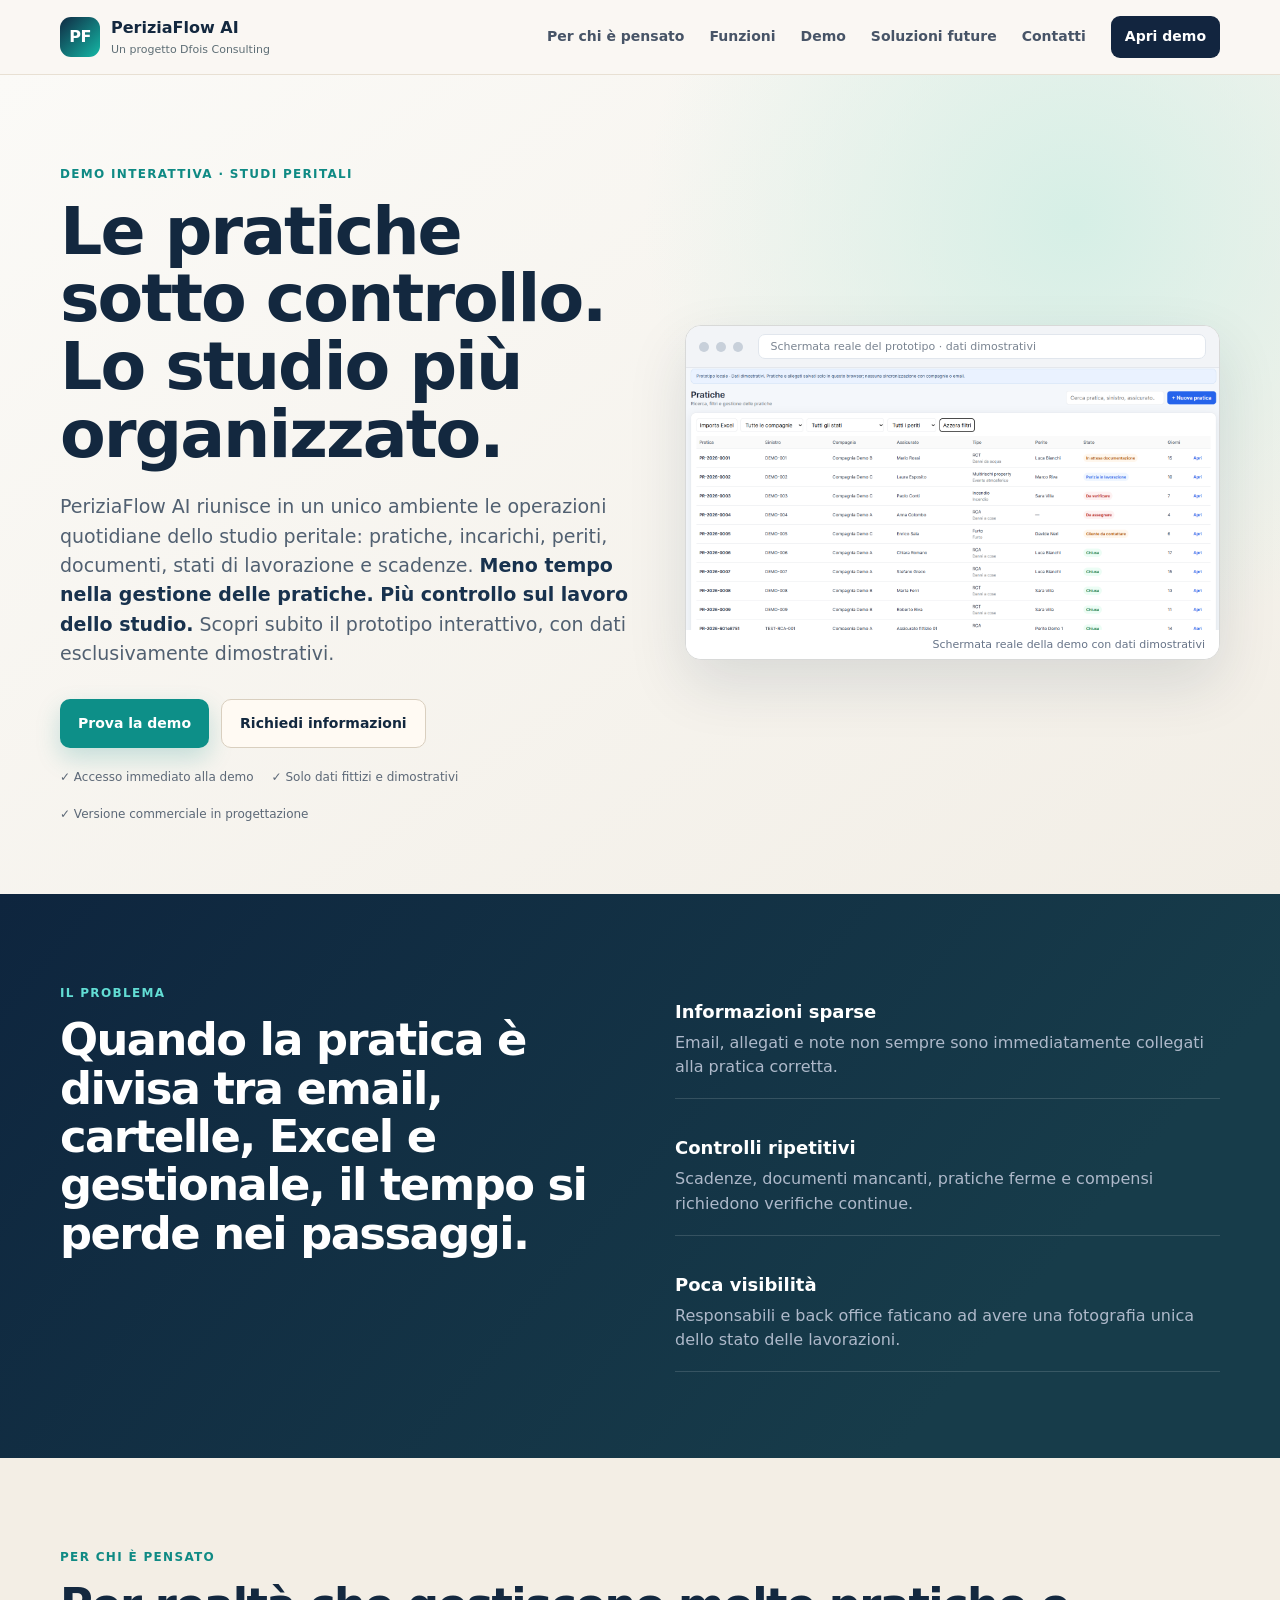
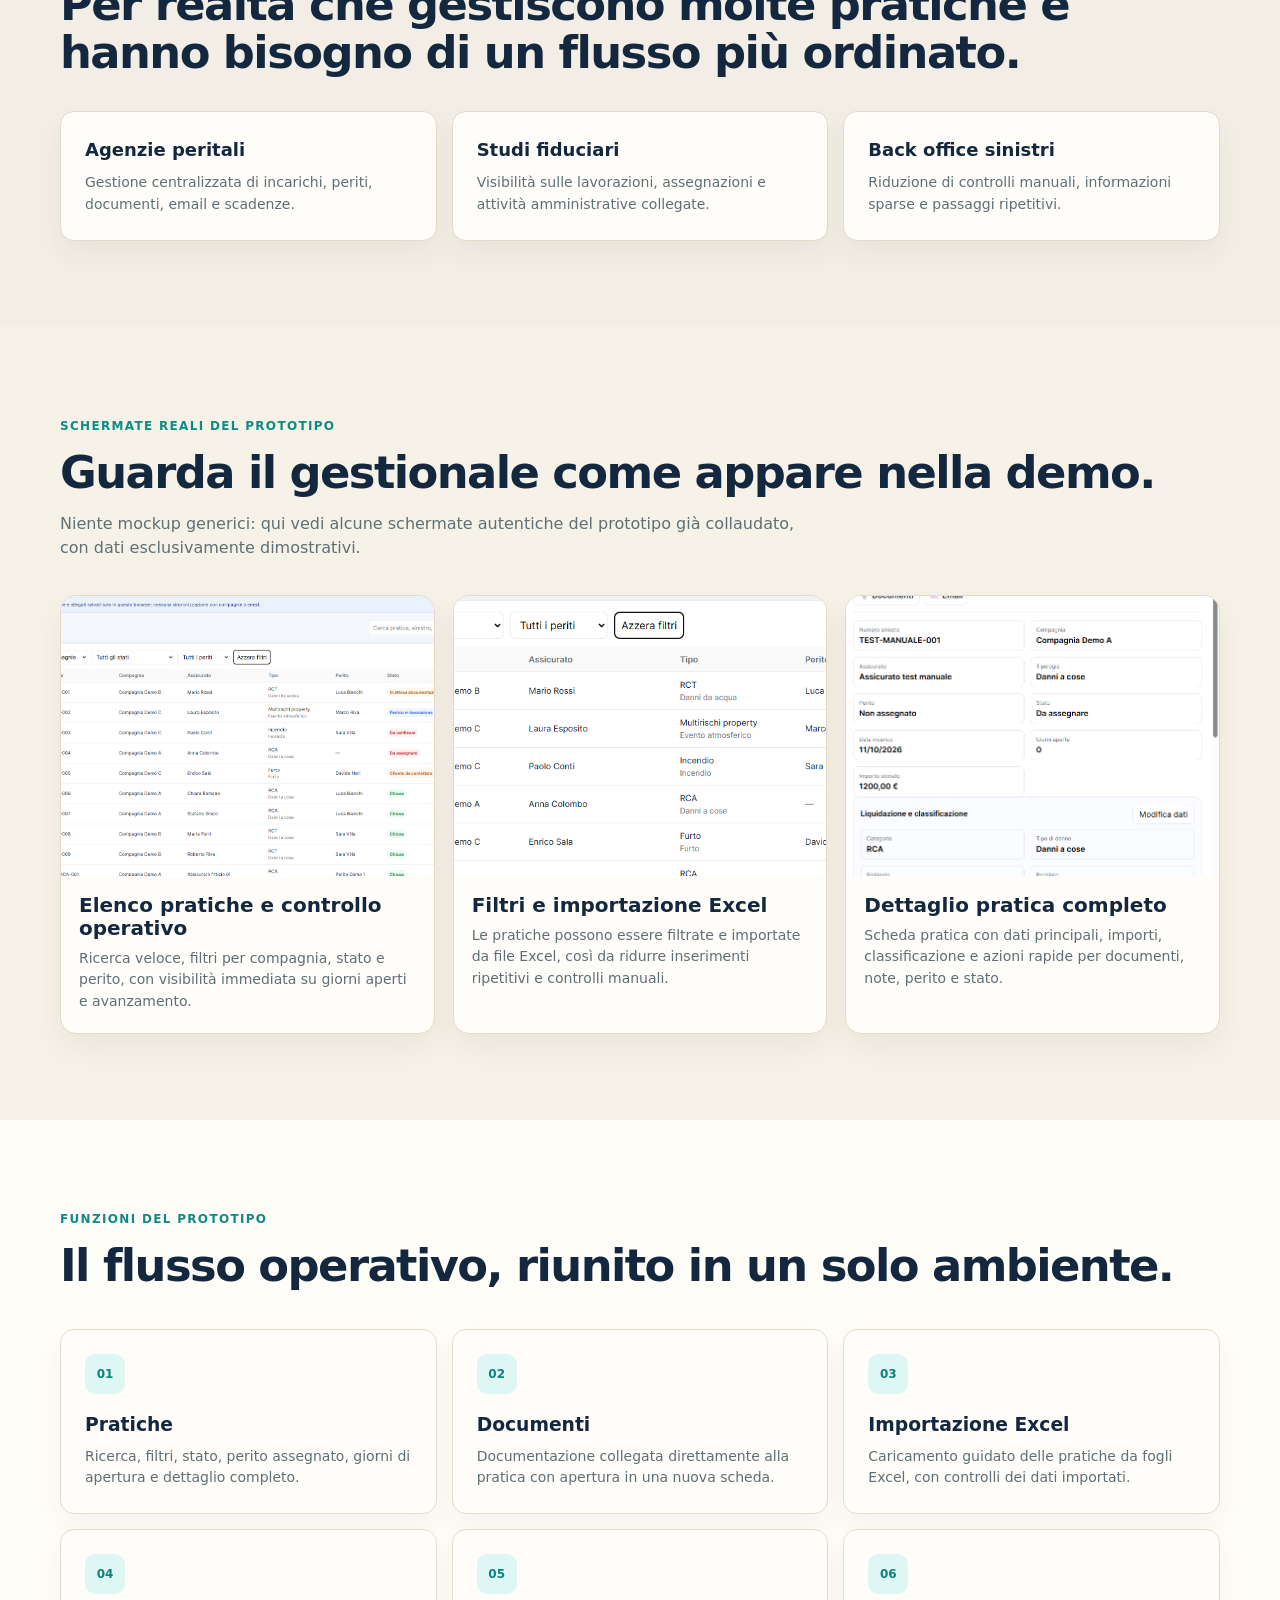
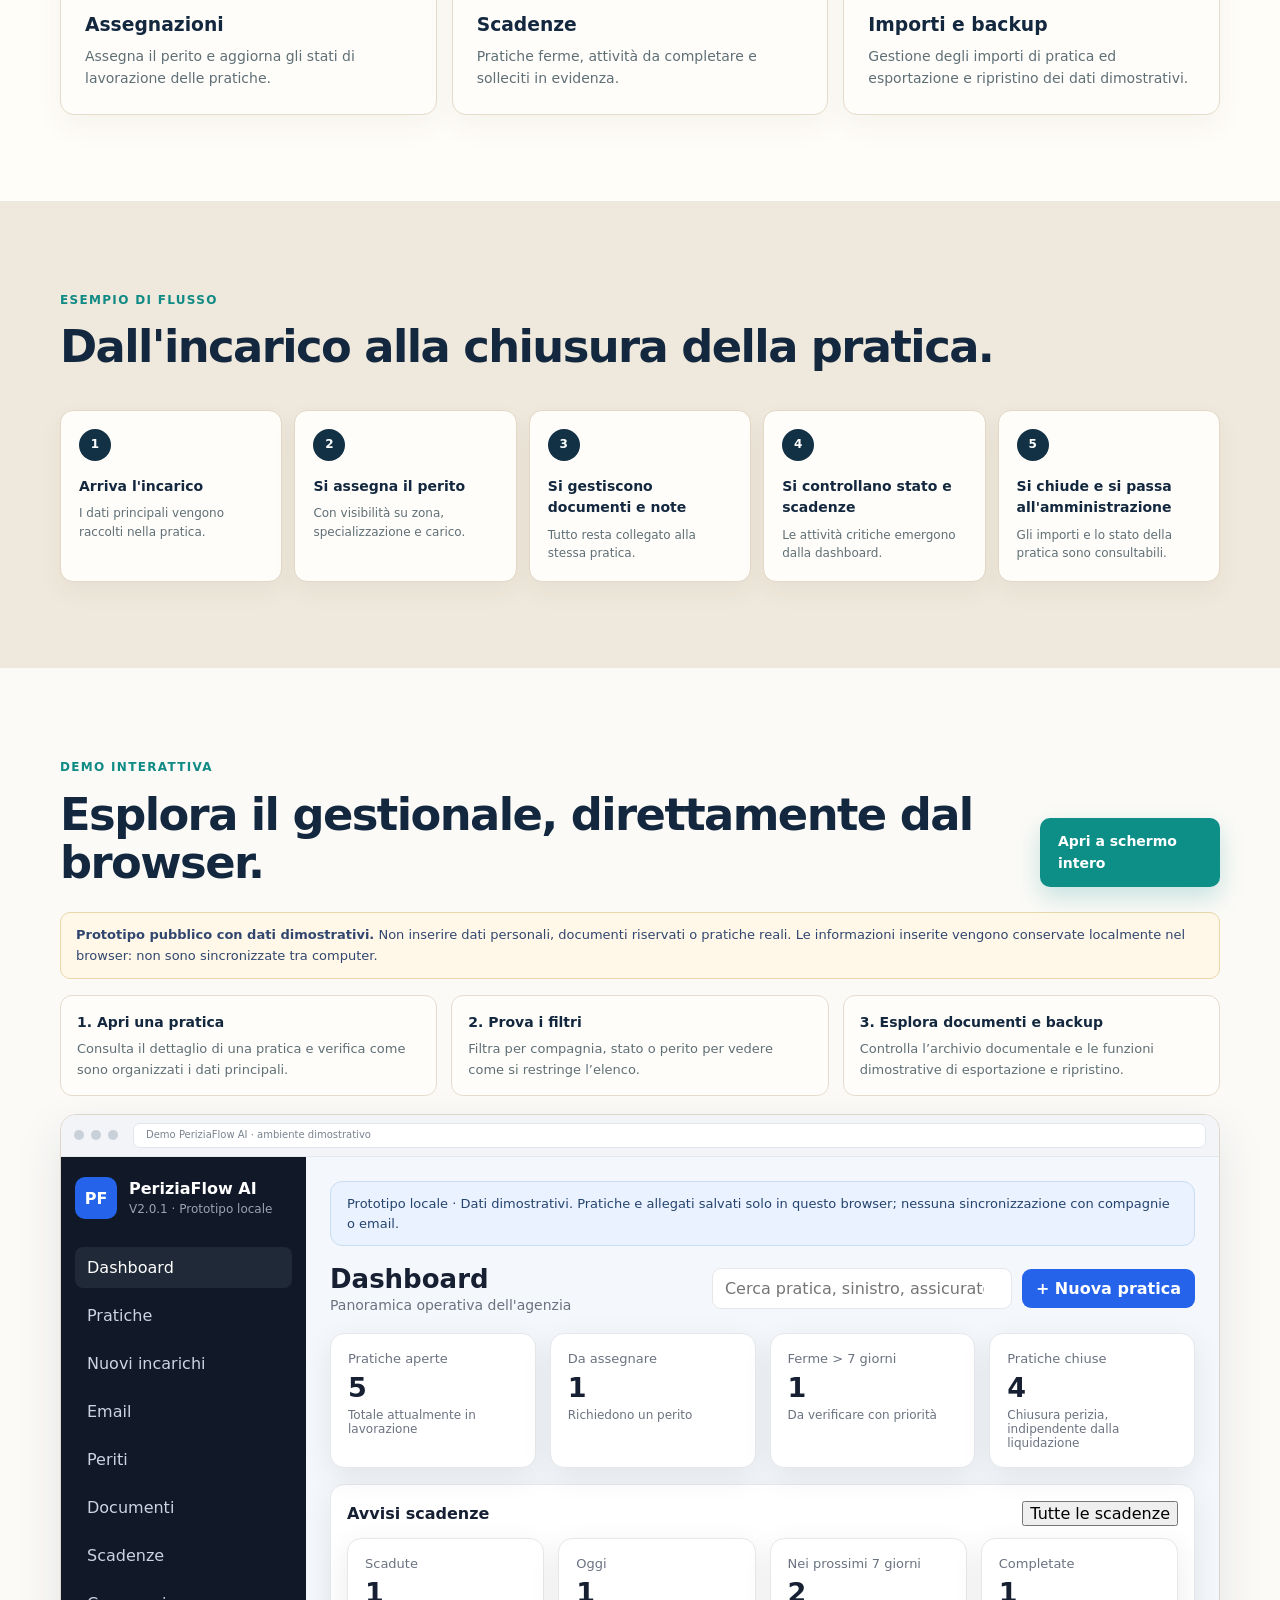
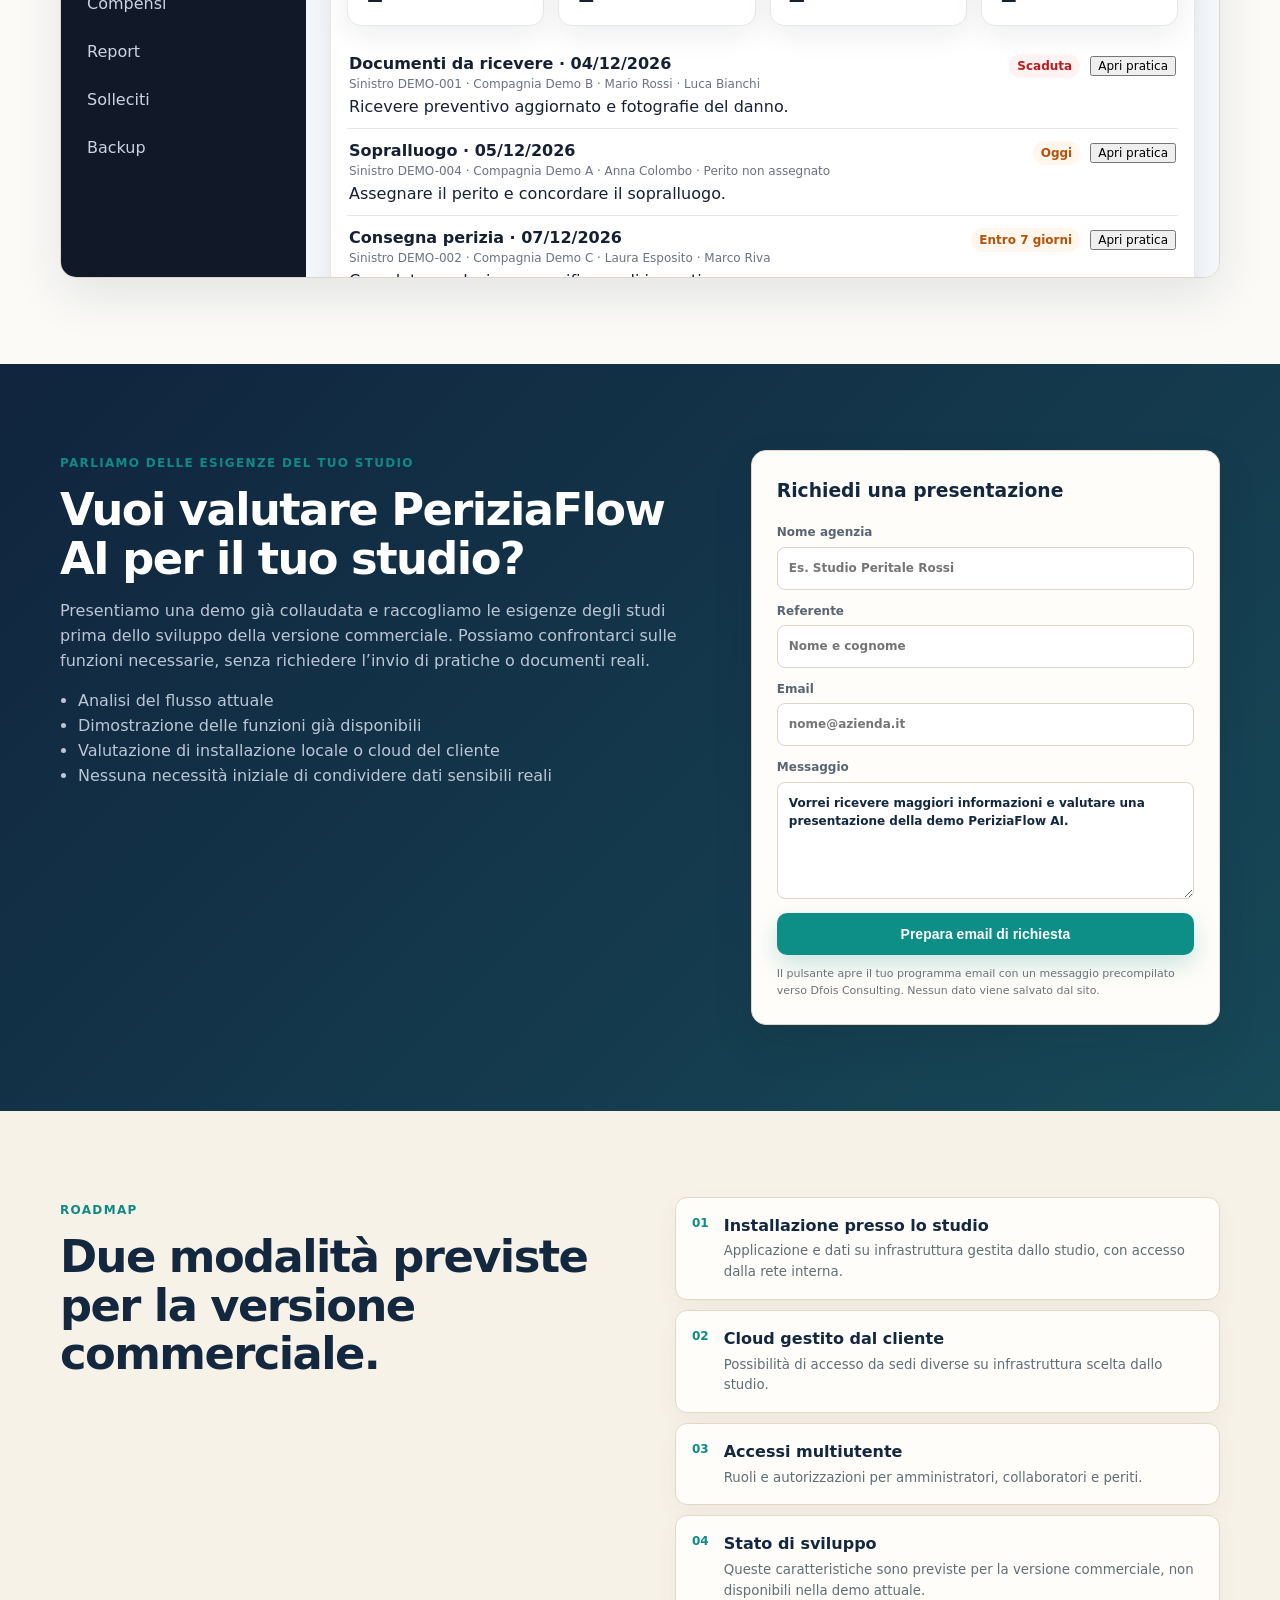
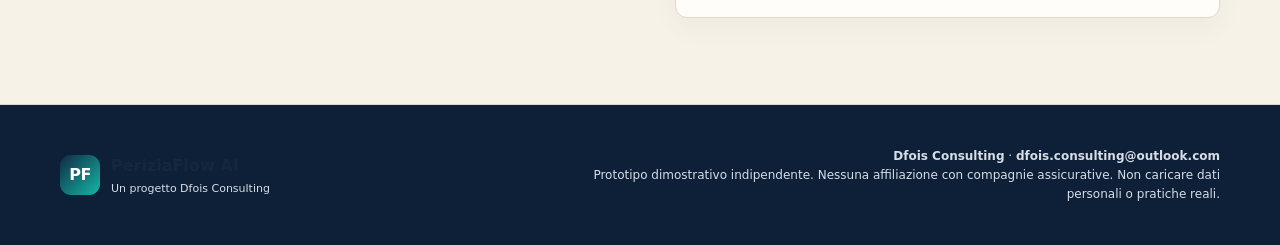
==== commit 9a643af4: "nuovi colori" ====
--- a/index.html
+++ b/index.html
@@ -3,22 +3,23 @@
 <head>
   <meta charset="utf-8" />
   <meta name="viewport" content="width=device-width, initial-scale=1" />
-  <meta name="description" content="PeriziaFlow AI è un prototipo gestionale per agenzie peritali: pratiche, documenti, email, scadenze, periti e compensi in un unico flusso." />
-  <title>PeriziaFlow AI | Gestionale intelligente per agenzie peritali</title>
+  <meta name="description" content="Scopri PeriziaFlow AI: demo interattiva del gestionale per studi peritali. Pratiche, documenti, periti, scadenze e importazione Excel in un solo ambiente." />
+  <title>PeriziaFlow AI | Gestione pratiche per studi peritali</title>
   <link rel="stylesheet" href="site.css" />
+  <link rel="stylesheet" href="palette-hybrid.css" />
 </head>
 <body>
   <header class="site-header">
     <div class="container nav-wrap">
       <a class="brand" href="#top" aria-label="PeriziaFlow AI home">
         <span class="brand-mark">PF</span>
-        <span><strong>PeriziaFlow AI</strong><small>A project by Dfois Consulting</small></span>
+        <span><strong>PeriziaFlow AI</strong><small>Un progetto Dfois Consulting</small></span>
       </a>
       <nav>
         <a href="#destinatari">Per chi è pensato</a>
         <a href="#funzioni">Funzioni</a>
         <a href="#demo">Demo</a>
-        <a href="#pilota">Progetto pilota</a>
+        <a href="#soluzione">Soluzioni future</a><a href="#pilota">Contatti</a>
         <a class="nav-cta" href="demo/index.html" target="_blank" rel="noopener">Apri demo</a>
       </nav>
     </div>
@@ -28,41 +29,23 @@
     <section class="hero">
       <div class="container hero-grid">
         <div class="hero-copy">
-          <span class="eyebrow">PROTOTIPO V1 · AGENZIE PERITALI</span>
-          <h1>Una sola regia per pratiche, periti, documenti, email e scadenze.</h1>
-          <p class="lead">PeriziaFlow AI nasce per semplificare il back office delle agenzie che gestiscono incarichi per conto delle compagnie assicurative. L'obiettivo è ridurre passaggi manuali, informazioni sparse e controlli ripetitivi.</p>
+          <span class="eyebrow">DEMO INTERATTIVA · STUDI PERITALI</span>
+          <h1>Le pratiche sotto controllo. Lo studio più organizzato.</h1>
+          <p class="lead">PeriziaFlow AI riunisce in un unico ambiente le operazioni quotidiane dello studio peritale: pratiche, incarichi, periti, documenti, stati di lavorazione e scadenze. <strong>Meno tempo nella gestione delle pratiche. Più controllo sul lavoro dello studio.</strong> Scopri subito il prototipo interattivo, con dati esclusivamente dimostrativi.</p>
           <div class="hero-actions">
             <a class="btn primary" href="demo/index.html" target="_blank" rel="noopener">Prova la demo</a>
-            <a class="btn secondary" href="#pilota">Valuta un test pilota</a>
+            <a class="btn secondary" href="#pilota">Richiedi informazioni</a>
           </div>
           <div class="trust-line">
-            <span>✓ Demo senza installazione</span>
+            <span>✓ Accesso immediato alla demo</span>
             <span>✓ Solo dati fittizi e dimostrativi</span>
-            <span>✓ Nessun accesso a sistemi reali</span>
+            <span>✓ Versione commerciale in progettazione</span>
           </div>
         </div>
 
-        <div class="hero-panel" aria-label="Anteprima dashboard PeriziaFlow AI">
-          <div class="browser-bar"><span></span><span></span><span></span><div>periziaflow.ai / dashboard</div></div>
-          <div class="mini-app">
-            <aside>
-              <b>PF</b>
-              <i></i><i></i><i></i><i></i><i></i>
-            </aside>
-            <section>
-              <div class="mini-title">Dashboard operativa</div>
-              <div class="mini-cards">
-                <div><small>Pratiche aperte</small><strong>486</strong></div>
-                <div><small>Da assegnare</small><strong>12</strong></div>
-                <div><small>Ferme &gt; 7 gg</small><strong>18</strong></div>
-              </div>
-              <div class="mini-table">
-                <div><b>PR-2026-0001</b><span>Documenti mancanti</span><em>12 gg</em></div>
-                <div><b>PR-2026-0003</b><span>Da verificare</span><em>4 gg</em></div>
-                <div><b>PR-2026-0007</b><span>Perizia da inviare</span><em>6 gg</em></div>
-              </div>
-            </section>
-          </div>
+        <div class="hero-panel real-shot" aria-label="Schermata reale del prototipo PeriziaFlow AI">
+          <div class="browser-bar"><span></span><span></span><span></span><div>Schermata reale del prototipo · dati dimostrativi</div></div>
+          <img src="assets/screen-pratiche.png" alt="Elenco pratiche di PeriziaFlow AI con filtri e stati di lavorazione">
         </div>
       </div>
     </section>
@@ -93,17 +76,39 @@
       </div>
     </section>
 
+    <section class="section screenshots">
+      <div class="container">
+        <span class="eyebrow">SCHERMATE REALI DEL PROTOTIPO</span>
+        <h2>Guarda il gestionale come appare nella demo.</h2>
+        <p class="section-intro">Niente mockup generici: qui vedi alcune schermate autentiche del prototipo già collaudato, con dati esclusivamente dimostrativi.</p>
+        <div class="shot-grid">
+          <article class="shot-card">
+            <img src="assets/screen-pratiche.png" alt="Elenco pratiche con ricerca, filtri e stati">
+            <div class="shot-copy"><h3>Elenco pratiche e controllo operativo</h3><p>Ricerca veloce, filtri per compagnia, stato e perito, con visibilità immediata su giorni aperti e avanzamento.</p></div>
+          </article>
+          <article class="shot-card">
+            <img src="assets/screen-filtri.png" alt="Filtri e importazione Excel nella schermata pratiche">
+            <div class="shot-copy"><h3>Filtri e importazione Excel</h3><p>Le pratiche possono essere filtrate e importate da file Excel, così da ridurre inserimenti ripetitivi e controlli manuali.</p></div>
+          </article>
+          <article class="shot-card">
+            <img src="assets/screen-dettaglio.png" alt="Dettaglio pratica con dati, importi e pulsanti di gestione">
+            <div class="shot-copy"><h3>Dettaglio pratica completo</h3><p>Scheda pratica con dati principali, importi, classificazione e azioni rapide per documenti, note, perito e stato.</p></div>
+          </article>
+        </div>
+      </div>
+    </section>
+
     <section id="funzioni" class="section features">
       <div class="container">
-        <span class="eyebrow">V1</span>
+        <span class="eyebrow">FUNZIONI DEL PROTOTIPO</span>
         <h2>Il flusso operativo, riunito in un solo ambiente.</h2>
         <div class="feature-grid">
           <article><div class="icon">01</div><h3>Pratiche</h3><p>Ricerca, filtri, stato, perito assegnato, giorni di apertura e dettaglio completo.</p></article>
           <article><div class="icon">02</div><h3>Documenti</h3><p>Documentazione collegata direttamente alla pratica con apertura in una nuova scheda.</p></article>
-          <article><div class="icon">03</div><h3>Email</h3><p>Messaggi classificati e associati alla pratica, senza perdere il contesto operativo.</p></article>
-          <article><div class="icon">04</div><h3>Periti</h3><p>Zona, specializzazione, carico di lavoro, tempi medi e disponibilità.</p></article>
+          <article><div class="icon">03</div><h3>Importazione Excel</h3><p>Caricamento guidato delle pratiche da fogli Excel, con controlli dei dati importati.</p></article>
+          <article><div class="icon">04</div><h3>Assegnazioni</h3><p>Assegna il perito e aggiorna gli stati di lavorazione delle pratiche.</p></article>
           <article><div class="icon">05</div><h3>Scadenze</h3><p>Pratiche ferme, attività da completare e solleciti in evidenza.</p></article>
-          <article><div class="icon">06</div><h3>Compensi</h3><p>Compensi fiduciari, fatture, scadenze e stato dei pagamenti.</p></article>
+          <article><div class="icon">06</div><h3>Importi e backup</h3><p>Gestione degli importi di pratica ed esportazione e ripristino dei dati dimostrativi.</p></article>
         </div>
       </div>
     </section>
@@ -115,9 +120,9 @@
         <div class="steps">
           <div><span>1</span><strong>Arriva l'incarico</strong><p>I dati principali vengono raccolti nella pratica.</p></div>
           <div><span>2</span><strong>Si assegna il perito</strong><p>Con visibilità su zona, specializzazione e carico.</p></div>
-          <div><span>3</span><strong>Si gestiscono documenti ed email</strong><p>Tutto resta collegato alla stessa pratica.</p></div>
+          <div><span>3</span><strong>Si gestiscono documenti e note</strong><p>Tutto resta collegato alla stessa pratica.</p></div>
           <div><span>4</span><strong>Si controllano stato e scadenze</strong><p>Le attività critiche emergono dalla dashboard.</p></div>
-          <div><span>5</span><strong>Si chiude e si passa all'amministrazione</strong><p>Compensi e lavorazioni restano tracciati.</p></div>
+          <div><span>5</span><strong>Si chiude e si passa all'amministrazione</strong><p>Gli importi e lo stato della pratica sono consultabili.</p></div>
         </div>
       </div>
     </section>
@@ -125,13 +130,18 @@
     <section id="demo" class="section demo-section">
       <div class="container">
         <div class="section-headline">
-          <div><span class="eyebrow">DEMO INTERATTIVA</span><h2>Provala direttamente dal browser.</h2></div>
+          <div><span class="eyebrow">DEMO INTERATTIVA</span><h2>Esplora il gestionale, direttamente dal browser.</h2></div>
           <a class="btn primary" href="demo/index.html" target="_blank" rel="noopener">Apri a schermo intero</a>
         </div>
-        <div class="demo-notice"><strong>Demo con dati fittizi.</strong> Nessun nominativo, sinistro o documento mostrato appartiene a pratiche assicurative reali.</div>
+        <div class="demo-notice"><strong>Prototipo pubblico con dati dimostrativi.</strong> Non inserire dati personali, documenti riservati o pratiche reali. Le informazioni inserite vengono conservate localmente nel browser: non sono sincronizzate tra computer.</div>
+        <div class="demo-guide">
+          <div><strong>1. Apri una pratica</strong><p>Consulta il dettaglio di una pratica e verifica come sono organizzati i dati principali.</p></div>
+          <div><strong>2. Prova i filtri</strong><p>Filtra per compagnia, stato o perito per vedere come si restringe l’elenco.</p></div>
+          <div><strong>3. Esplora documenti e backup</strong><p>Controlla l’archivio documentale e le funzioni dimostrative di esportazione e ripristino.</p></div>
+        </div>
         <div class="demo-frame-wrap">
-          <div class="browser-bar"><span></span><span></span><span></span><div>Demo PeriziaFlow AI</div></div>
-          <iframe src="demo/index.html" title="Demo PeriziaFlow AI" loading="lazy"></iframe>
+          <div class="browser-bar"><span></span><span></span><span></span><div>Demo PeriziaFlow AI · ambiente dimostrativo</div></div>
+          <iframe src="demo/index.html" title="Demo dimostrativa PeriziaFlow AI" loading="lazy"></iframe>
         </div>
       </div>
     </section>
@@ -139,36 +149,36 @@
     <section id="pilota" class="section pilot">
       <div class="container pilot-card">
         <div>
-          <span class="eyebrow">CERCHIAMO UN'AGENZIA PILOTA</span>
-          <h2>La prossima versione deve nascere sui processi reali.</h2>
-          <p>Il prototipo usa solo dati dimostrativi. Il passo successivo è confrontarlo con il lavoro quotidiano di una piccola o media agenzia peritale, inizialmente anche con pratiche anonimizzate, per capire priorità, integrazioni e automazioni realmente utili.</p>
+          <span class="eyebrow">PARLIAMO DELLE ESIGENZE DEL TUO STUDIO</span>
+          <h2>Vuoi valutare PeriziaFlow AI per il tuo studio?</h2>
+          <p>Presentiamo una demo già collaudata e raccogliamo le esigenze degli studi prima dello sviluppo della versione commerciale. Possiamo confrontarci sulle funzioni necessarie, senza richiedere l’invio di pratiche o documenti reali.</p>
           <ul>
             <li>Analisi del flusso attuale</li>
-            <li>Test della demo con il back office</li>
-            <li>Raccolta feedback sulle funzioni prioritarie</li>
+            <li>Dimostrazione delle funzioni già disponibili</li>
+            <li>Valutazione di installazione locale o cloud del cliente</li>
             <li>Nessuna necessità iniziale di condividere dati sensibili reali</li>
           </ul>
         </div>
         <div class="pilot-form">
-          <h3>Richiesta progetto pilota</h3>
+          <h3>Richiedi una presentazione</h3>
           <label>Nome agenzia<input id="agency" placeholder="Es. Studio Peritale Rossi"></label>
           <label>Referente<input id="contact" placeholder="Nome e cognome"></label>
           <label>Email<input id="email" type="email" placeholder="nome@azienda.it"></label>
-          <label>Messaggio<textarea id="message" rows="5">Vorrei valutare la demo PeriziaFlow AI e capire se può essere adatta al nostro processo di lavoro.</textarea></label>
-          <button class="btn primary full" id="contactPilot" type="button">Contattaci per il progetto pilota</button>
+          <label>Messaggio<textarea id="message" rows="5">Vorrei ricevere maggiori informazioni e valutare una presentazione della demo PeriziaFlow AI.</textarea></label>
+          <button class="btn primary full" id="contactPilot" type="button">Prepara email di richiesta</button>
           <small id="formNote">Il pulsante apre il tuo programma email con un messaggio precompilato verso Dfois Consulting. Nessun dato viene salvato dal sito.</small>
         </div>
       </div>
     </section>
 
-    <section class="section roadmap">
+    <section id="soluzione" class="section roadmap">
       <div class="container split">
-        <div><span class="eyebrow">ROADMAP</span><h2>Dal prototipo a una V1 operativa.</h2></div>
+        <div><span class="eyebrow">ROADMAP</span><h2>Due modalità previste per la versione commerciale.</h2></div>
         <div class="roadmap-items">
-          <div><b>01</b><span><strong>Database e utenti</strong><small>Dati persistenti, login e ruoli.</small></span></div>
-          <div><b>02</b><span><strong>Email reali</strong><small>Collegamento Outlook/IMAP e associazione alle pratiche.</small></span></div>
-          <div><b>03</b><span><strong>Archivio documentale</strong><small>File reali, permessi e tracciabilità.</small></span></div>
-          <div><b>04</b><span><strong>Automazioni</strong><small>Scadenze, solleciti e creazione guidata delle pratiche.</small></span></div>
+          <div><b>01</b><span><strong>Installazione presso lo studio</strong><small>Applicazione e dati su infrastruttura gestita dallo studio, con accesso dalla rete interna.</small></span></div>
+          <div><b>02</b><span><strong>Cloud gestito dal cliente</strong><small>Possibilità di accesso da sedi diverse su infrastruttura scelta dallo studio.</small></span></div>
+          <div><b>03</b><span><strong>Accessi multiutente</strong><small>Ruoli e autorizzazioni per amministratori, collaboratori e periti.</small></span></div>
+          <div><b>04</b><span><strong>Stato di sviluppo</strong><small>Queste caratteristiche sono previste per la versione commerciale, non disponibili nella demo attuale.</small></span></div>
         </div>
       </div>
     </section>
@@ -176,8 +186,8 @@
 
   <footer>
     <div class="container footer-inner">
-      <div class="brand"><span class="brand-mark">PF</span><span><strong>PeriziaFlow AI</strong><small>A project by Dfois Consulting</small></span></div>
-      <p><strong>Dfois Consulting</strong> · <a href="mailto:dfois.consulting@outlook.com">dfois.consulting@outlook.com</a><br>Concept indipendente in fase di validazione. Nessun collegamento con compagnie assicurative o software gestionali esistenti.</p>
+      <div class="brand"><span class="brand-mark">PF</span><span><strong>PeriziaFlow AI</strong><small>Un progetto Dfois Consulting</small></span></div>
+      <p><strong>Dfois Consulting</strong> · <a href="mailto:dfois.consulting@outlook.com">dfois.consulting@outlook.com</a><br>Prototipo dimostrativo indipendente. Nessuna affiliazione con compagnie assicurative. Non caricare dati personali o pratiche reali.</p>
     </div>
   </footer>
 
--- a/site.css
+++ b/site.css
@@ -4,3 +4,12 @@
 @media(max-width:600px){.container{width:min(100% - 26px,1160px)}.site-header nav{gap:8px}.nav-cta{padding:9px 10px;font-size:12px}.hero{padding:55px 0}.hero h1{font-size:43px}.lead{font-size:17px}.hero-actions{flex-direction:column;align-items:stretch}.feature-grid,.steps{grid-template-columns:1fr}.section-headline{align-items:flex-start;flex-direction:column}.demo-frame-wrap iframe{height:570px}.mini-app{height:340px}.mini-cards{grid-template-columns:1fr}.mini-cards div:nth-child(n+2){display:none}.mini-table div{grid-template-columns:1fr auto}.mini-table span{display:none}}
 
 .audience{background:#f8fafc}.audience-grid{display:grid;grid-template-columns:repeat(3,1fr);gap:15px;margin-top:34px}.audience-grid article{background:#fff;border:1px solid var(--line);border-radius:14px;padding:24px}.audience-grid strong{font-size:18px}.audience-grid p{margin:8px 0 0;color:var(--muted);font-size:14px}.demo-notice{margin:0 0 16px;padding:12px 15px;border:1px solid #c9d7ff;background:#f2f6ff;border-radius:10px;color:#31466f;font-size:13px}.footer-inner a{color:var(--blue);font-weight:700}@media(max-width:900px){.audience-grid{grid-template-columns:1fr}}
+
+/* Aggiornamento commerciale: accessibilità e navigazione responsive */
+:focus-visible{outline:3px solid #e39b29;outline-offset:3px} .btn:hover,.nav-cta:hover{filter:brightness(.93)}.mini-app{pointer-events:none}.hero-panel:after{content:"Anteprima grafica illustrativa";display:block;font-size:11px;color:#677488;text-align:right;padding:6px 14px;background:#fff}.roadmap-items>div{align-items:flex-start}
+@media(max-width:900px){.site-header nav>a:not(.nav-cta){display:none}}
+@media(max-width:600px){.hero-panel .mini-app{height:330px}.trust-line{gap:10px}.site-header .brand small{display:none}}
+
+
+/* Aggiornamento ottobre 2026: schermate reali e guida demo */
+.real-shot img{display:block;width:100%;height:auto;background:#fff}.real-shot:after{content:"Schermata reale della demo con dati dimostrativi"}.section-intro{max-width:760px;color:var(--muted);margin:14px 0 0}.screenshots{background:#fff}.shot-grid{display:grid;grid-template-columns:repeat(3,1fr);gap:18px;margin-top:34px}.shot-card{background:#fff;border:1px solid var(--line);border-radius:16px;overflow:hidden;box-shadow:0 10px 24px rgba(13,25,48,.06)}.shot-card img{display:block;width:100%;aspect-ratio:4/3;object-fit:cover;background:#eef2f7}.shot-copy{padding:18px 18px 20px}.shot-copy h3{margin:0 0 8px;font-size:20px;line-height:1.15}.shot-copy p{margin:0;color:var(--muted);font-size:14px}.demo-guide{display:grid;grid-template-columns:repeat(3,1fr);gap:14px;margin:0 0 18px}.demo-guide>div{padding:16px 16px 15px;border:1px solid var(--line);border-radius:12px;background:#f8fafc}.demo-guide strong{display:block;font-size:14px;margin-bottom:6px}.demo-guide p{margin:0;color:var(--muted);font-size:13px}.mini-app{pointer-events:none}.hero-panel.real-shot .browser-bar>div{font-size:11px}.hero-panel.real-shot img{max-height:440px;object-fit:cover}@media(max-width:900px){.shot-grid,.demo-guide{grid-template-columns:1fr}}
--- a/palette-hybrid.css
+++ b/palette-hybrid.css
@@ -0,0 +1,47 @@
+
+:root{
+  --bg:#f7f8f6;
+  --ink:#13283f;
+  --muted:#5f6f76;
+  --line:#ddd8cf;
+  --blue:#118f8a;
+  --navy:#102a43;
+  --soft:#f2ebdf;
+}
+html,body{background:var(--bg)}
+.site-header{background:rgba(250,247,242,.92);backdrop-filter:saturate(120%) blur(10px);border-bottom:1px solid #e8e0d3}
+.brand-mark{background:linear-gradient(135deg,#102a43,#14b8a6)}
+nav a{color:#324355}.hero{background:radial-gradient(circle at 84% 18%,#d6efe6 0,transparent 34%),linear-gradient(145deg,#fbfaf7,#f2eee6)}
+.eyebrow{color:#0f8a84}.hero .eyebrow{color:#0f8a84}
+.hero-copy h1{letter-spacing:-.03em}.lead strong{color:#18324e}
+.hero-panel{box-shadow:0 24px 60px rgba(16,42,67,.12);border-color:#d8d9d8}
+.nav-cta{background:#12253f;color:#fff}.nav-cta:hover{background:#0f8a84}
+.btn.primary{background:#0d8f88;box-shadow:0 10px 24px rgba(13,143,136,.22)}
+.btn.primary:hover{background:#0b7f79}.btn.secondary{background:#fffaf3;border-color:#d9cfbf}
+.btn.secondary:hover{background:#f3ebdf}
+.problem{background:linear-gradient(130deg,#0e253e,#173c4a 78%)}
+.problem .eyebrow{color:#62ddd4}
+.problem-list div{border-bottom-color:rgba(255,255,255,.14)}
+.audience{background:#f3eee5}
+.audience-grid article{background:#fffdf9;border-color:#e4dac9;box-shadow:0 12px 26px rgba(67,54,37,.05)}
+.screenshots{background:#f7f2e8}
+.shot-card{background:#fffdf9;border-color:#e5dac8;box-shadow:0 14px 30px rgba(74,60,43,.07)}
+.features{background:#fffdf8}
+.feature-grid article{background:#fffdf9;border-color:#e5dbca;box-shadow:0 12px 28px rgba(70,60,45,.05)}
+.feature-grid .icon{background:#dff7f4;color:#0e827c}
+.workflow{background:#efe8dc}
+.steps div{background:#fffdf9;border-color:#e3d7c5;box-shadow:0 10px 26px rgba(65,52,31,.05)}
+.steps span{background:#123145}
+.demo-section{background:#fbfaf7}
+.demo-notice{background:#fff8e8;border-color:#ead8a9}
+.demo-guide>div{background:#fffdf9;border-color:#e6dccb}
+.demo-frame-wrap{box-shadow:0 18px 48px rgba(16,42,67,.10);border-color:#ddd5c8}
+.pilot{background:linear-gradient(135deg,#10243d,#174957)}
+.pilot-card{gap:56px}.pilot-form{background:#fffdf9;border:1px solid #e3d8c7;box-shadow:0 18px 40px rgba(14,30,49,.12)}
+.pilot-form input,.pilot-form textarea{background:#fff;border-color:#ddd5c8}
+#formNote{color:#6d737a}
+.roadmap{background:#f7f2e8}
+.roadmap-items div{background:#fffdf9;border:1px solid #e3d8c6;box-shadow:0 10px 24px rgba(80,66,45,.05)}
+.roadmap-items b,.footer-inner a{color:#0d8b85}
+footer{background:#0e2037}.footer-inner p,.footer-inner small,.footer-inner a{color:#d6dde6}
+@media (max-width:900px){.site-header{background:rgba(250,247,242,.97)}}
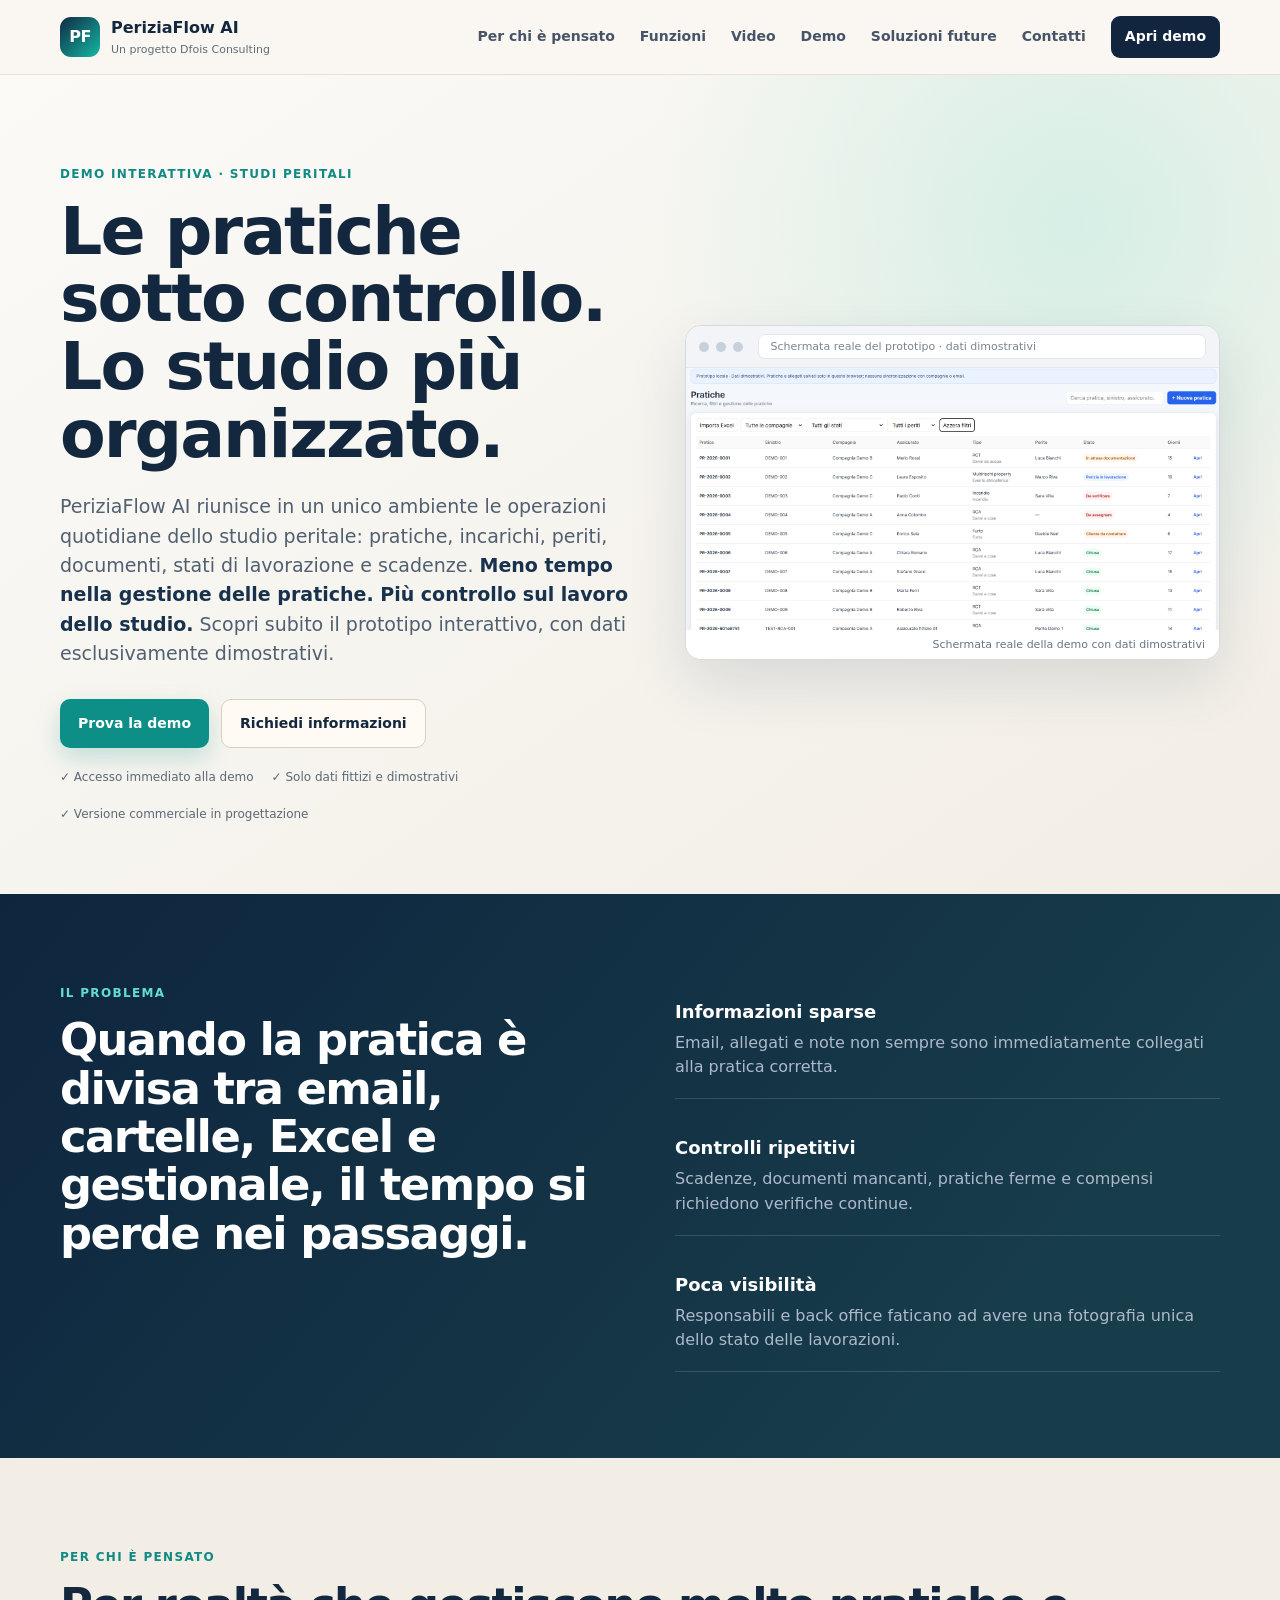
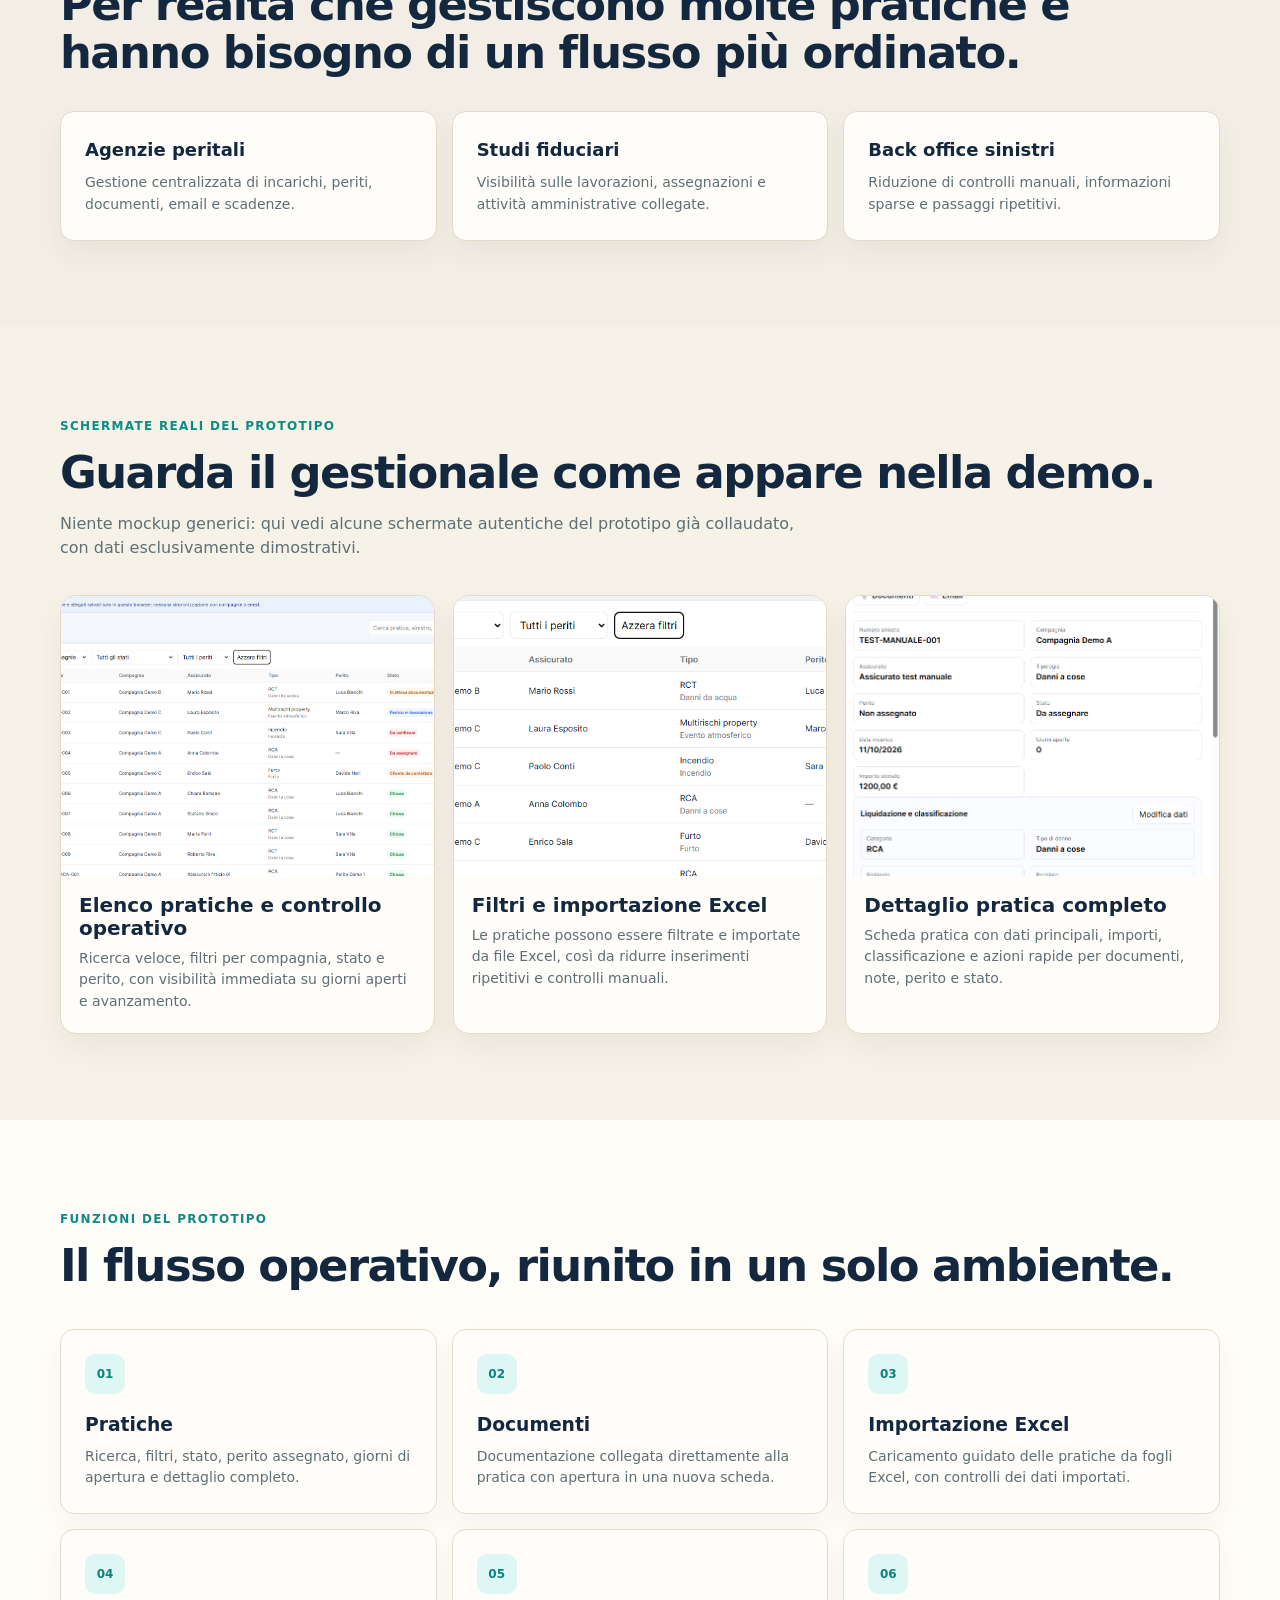
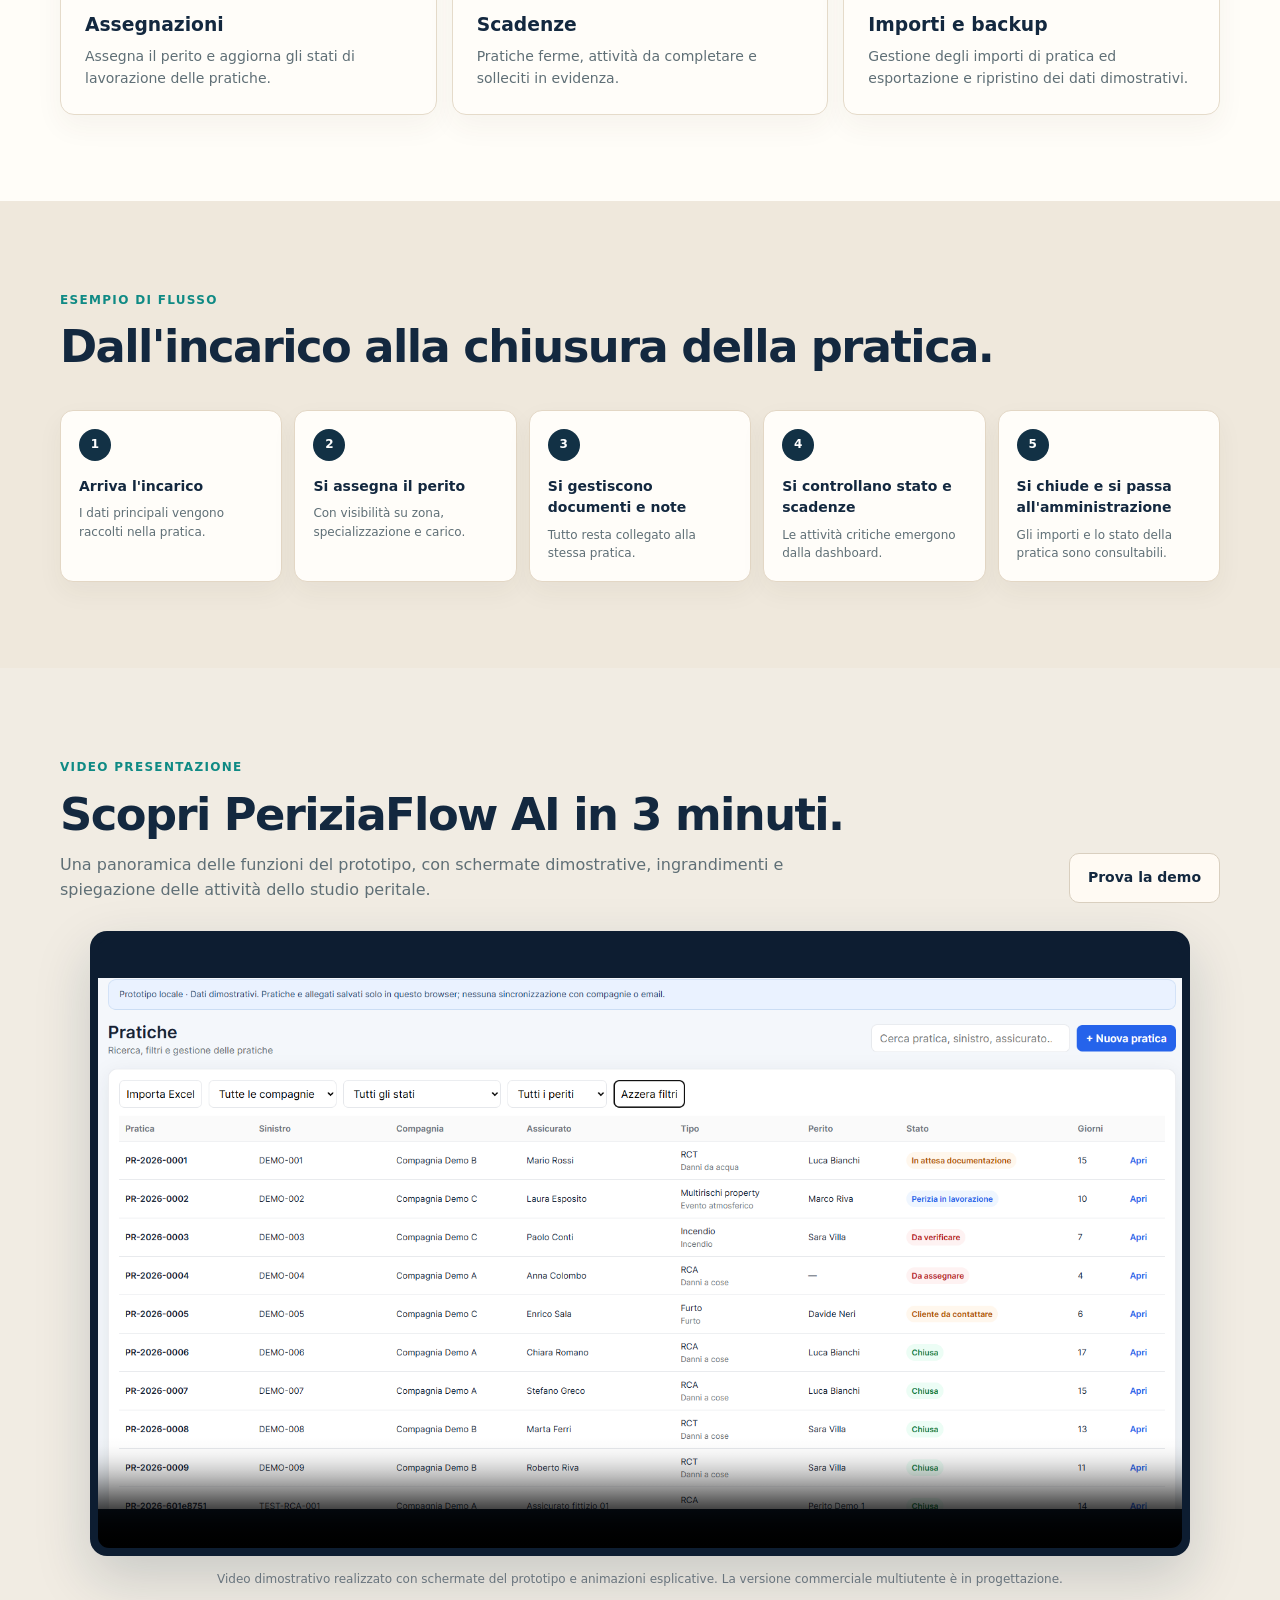
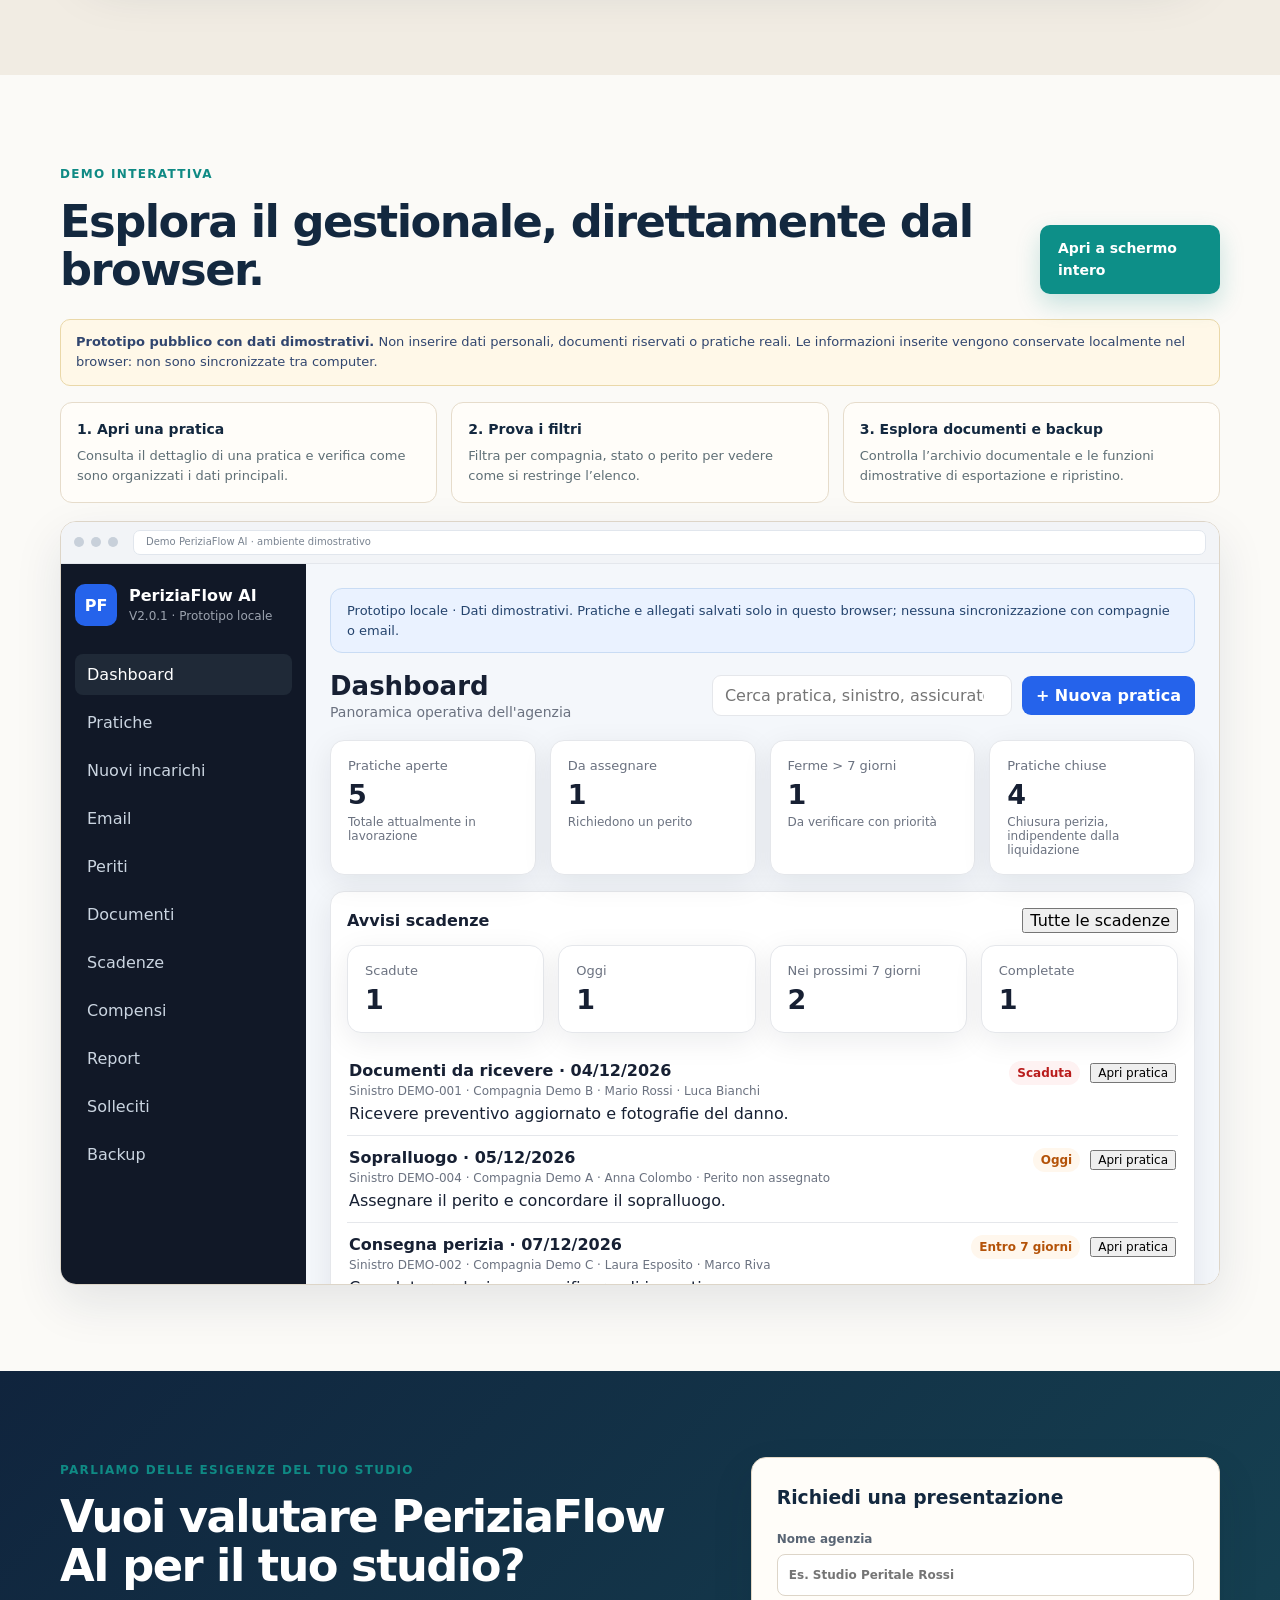
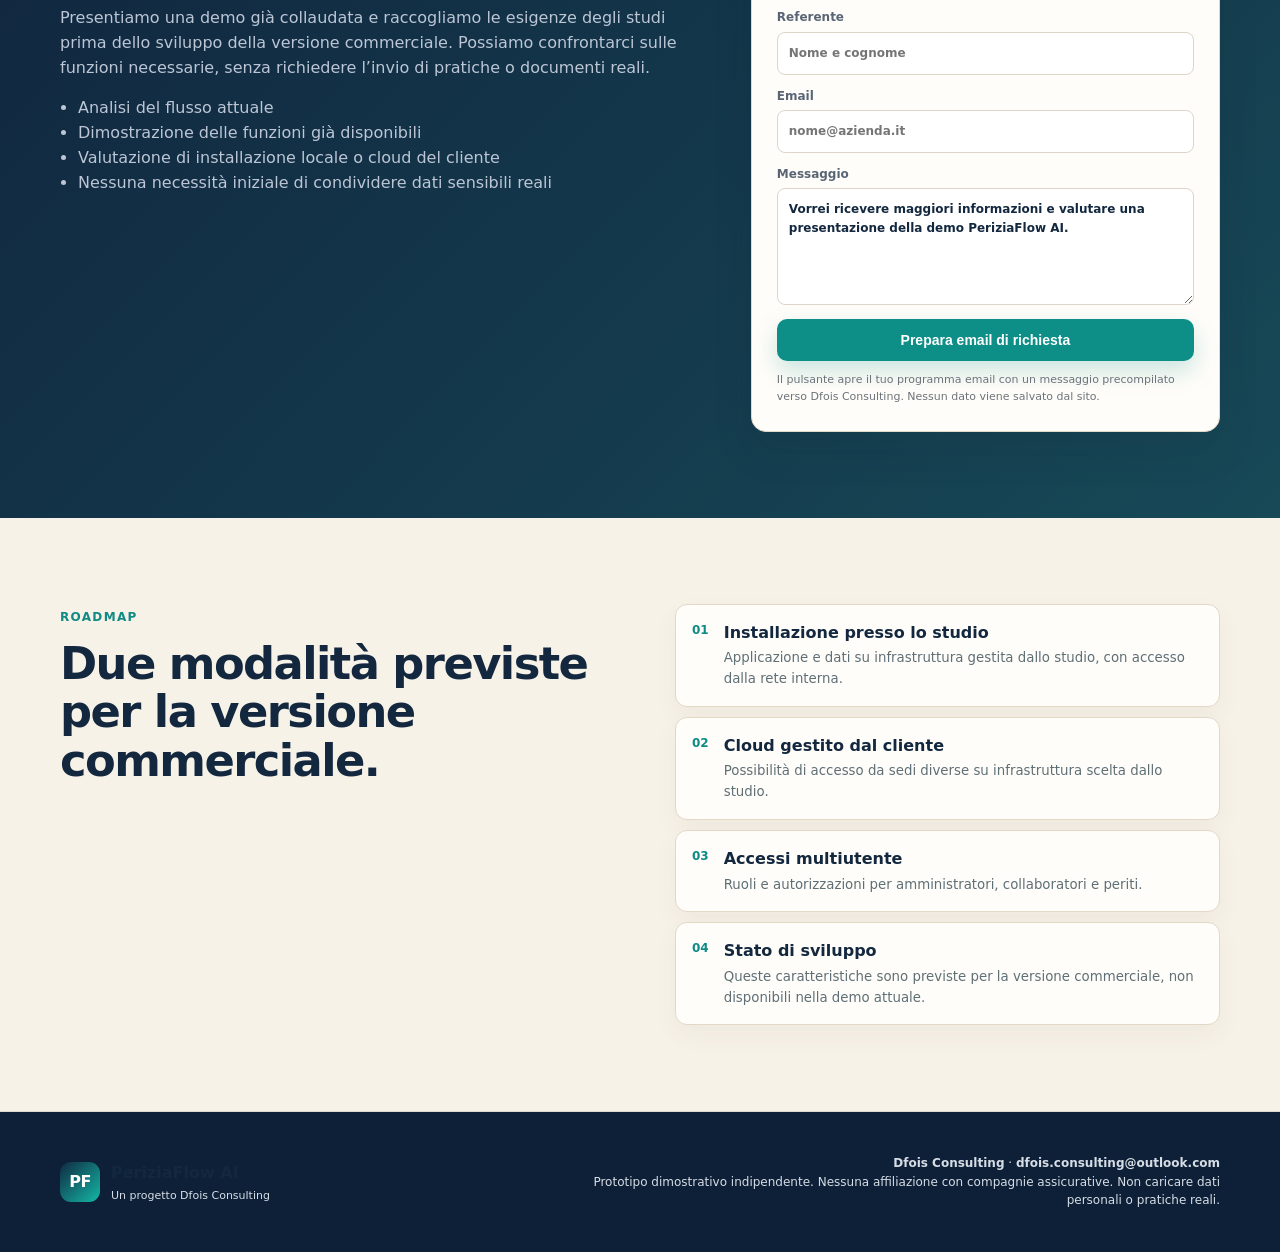
==== commit 0d96a90f: "Aggiunta video commerciale" ====
--- a/index.html
+++ b/index.html
@@ -18,6 +18,7 @@
       <nav>
         <a href="#destinatari">Per chi è pensato</a>
         <a href="#funzioni">Funzioni</a>
+        <a href="#video">Video</a>
         <a href="#demo">Demo</a>
         <a href="#soluzione">Soluzioni future</a><a href="#pilota">Contatti</a>
         <a class="nav-cta" href="demo/index.html" target="_blank" rel="noopener">Apri demo</a>
@@ -127,6 +128,24 @@
       </div>
     </section>
 
+    <section id="video" class="section video-section">
+      <div class="container">
+        <div class="video-header">
+          <div><span class="eyebrow">VIDEO PRESENTAZIONE</span>
+          <h2>Scopri PeriziaFlow AI in 3 minuti.</h2>
+          <p class="section-intro">Una panoramica delle funzioni del prototipo, con schermate dimostrative, ingrandimenti e spiegazione delle attività dello studio peritale.</p></div>
+          <a class="btn secondary" href="demo/index.html" target="_blank" rel="noopener">Prova la demo</a>
+        </div>
+        <div class="video-container">
+          <video controls playsinline preload="none" poster="assets/screen-pratiche.png" aria-label="Video di presentazione di PeriziaFlow AI">
+            <source src="media/periziaflow-presentazione.mp4" type="video/mp4">
+            Il browser non supporta il video integrato. <a href="media/periziaflow-presentazione.mp4">Apri il video MP4</a>.
+          </video>
+        </div>
+        <p class="video-caption">Video dimostrativo realizzato con schermate del prototipo e animazioni esplicative. La versione commerciale multiutente è in progettazione.</p>
+      </div>
+    </section>
+
     <section id="demo" class="section demo-section">
       <div class="container">
         <div class="section-headline">
--- a/site.css
+++ b/site.css
@@ -12,4 +12,6 @@
 
 
 /* Aggiornamento ottobre 2026: schermate reali e guida demo */
-.real-shot img{display:block;width:100%;height:auto;background:#fff}.real-shot:after{content:"Schermata reale della demo con dati dimostrativi"}.section-intro{max-width:760px;color:var(--muted);margin:14px 0 0}.screenshots{background:#fff}.shot-grid{display:grid;grid-template-columns:repeat(3,1fr);gap:18px;margin-top:34px}.shot-card{background:#fff;border:1px solid var(--line);border-radius:16px;overflow:hidden;box-shadow:0 10px 24px rgba(13,25,48,.06)}.shot-card img{display:block;width:100%;aspect-ratio:4/3;object-fit:cover;background:#eef2f7}.shot-copy{padding:18px 18px 20px}.shot-copy h3{margin:0 0 8px;font-size:20px;line-height:1.15}.shot-copy p{margin:0;color:var(--muted);font-size:14px}.demo-guide{display:grid;grid-template-columns:repeat(3,1fr);gap:14px;margin:0 0 18px}.demo-guide>div{padding:16px 16px 15px;border:1px solid var(--line);border-radius:12px;background:#f8fafc}.demo-guide strong{display:block;font-size:14px;margin-bottom:6px}.demo-guide p{margin:0;color:var(--muted);font-size:13px}.mini-app{pointer-events:none}.hero-panel.real-shot .browser-bar>div{font-size:11px}.hero-panel.real-shot img{max-height:440px;object-fit:cover}@media(max-width:900px){.shot-grid,.demo-guide{grid-template-columns:1fr}}+.real-shot img{display:block;width:100%;height:auto;background:#fff}.real-shot:after{content:"Schermata reale della demo con dati dimostrativi"}.section-intro{max-width:760px;color:var(--muted);margin:14px 0 0}.screenshots{background:#fff}.shot-grid{display:grid;grid-template-columns:repeat(3,1fr);gap:18px;margin-top:34px}.shot-card{background:#fff;border:1px solid var(--line);border-radius:16px;overflow:hidden;box-shadow:0 10px 24px rgba(13,25,48,.06)}.shot-card img{display:block;width:100%;aspect-ratio:4/3;object-fit:cover;background:#eef2f7}.shot-copy{padding:18px 18px 20px}.shot-copy h3{margin:0 0 8px;font-size:20px;line-height:1.15}.shot-copy p{margin:0;color:var(--muted);font-size:14px}.demo-guide{display:grid;grid-template-columns:repeat(3,1fr);gap:14px;margin:0 0 18px}.demo-guide>div{padding:16px 16px 15px;border:1px solid var(--line);border-radius:12px;background:#f8fafc}.demo-guide strong{display:block;font-size:14px;margin-bottom:6px}.demo-guide p{margin:0;color:var(--muted);font-size:13px}.mini-app{pointer-events:none}.hero-panel.real-shot .browser-bar>div{font-size:11px}.hero-panel.real-shot img{max-height:440px;object-fit:cover}@media(max-width:900px){.shot-grid,.demo-guide{grid-template-columns:1fr}}
+/* Presentazione video commerciale */
+.video-section{background:#f1ece3}.video-header{display:flex;justify-content:space-between;align-items:end;gap:30px;margin-bottom:28px}.video-header .section-intro{max-width:760px}.video-header .btn{white-space:nowrap}.video-container{max-width:1100px;margin:auto;background:#0d1d31;border-radius:17px;padding:8px;box-shadow:0 22px 55px rgba(16,42,67,.18)}.video-container video{display:block;width:100%;aspect-ratio:16/9;max-height:620px;border-radius:11px;background:#0d1d31;object-fit:contain}.video-caption{font-size:12px;color:#68747d;margin:14px 0 0;text-align:center}@media(max-width:850px){.video-header{flex-direction:column;align-items:flex-start}.video-container{padding:5px}}
